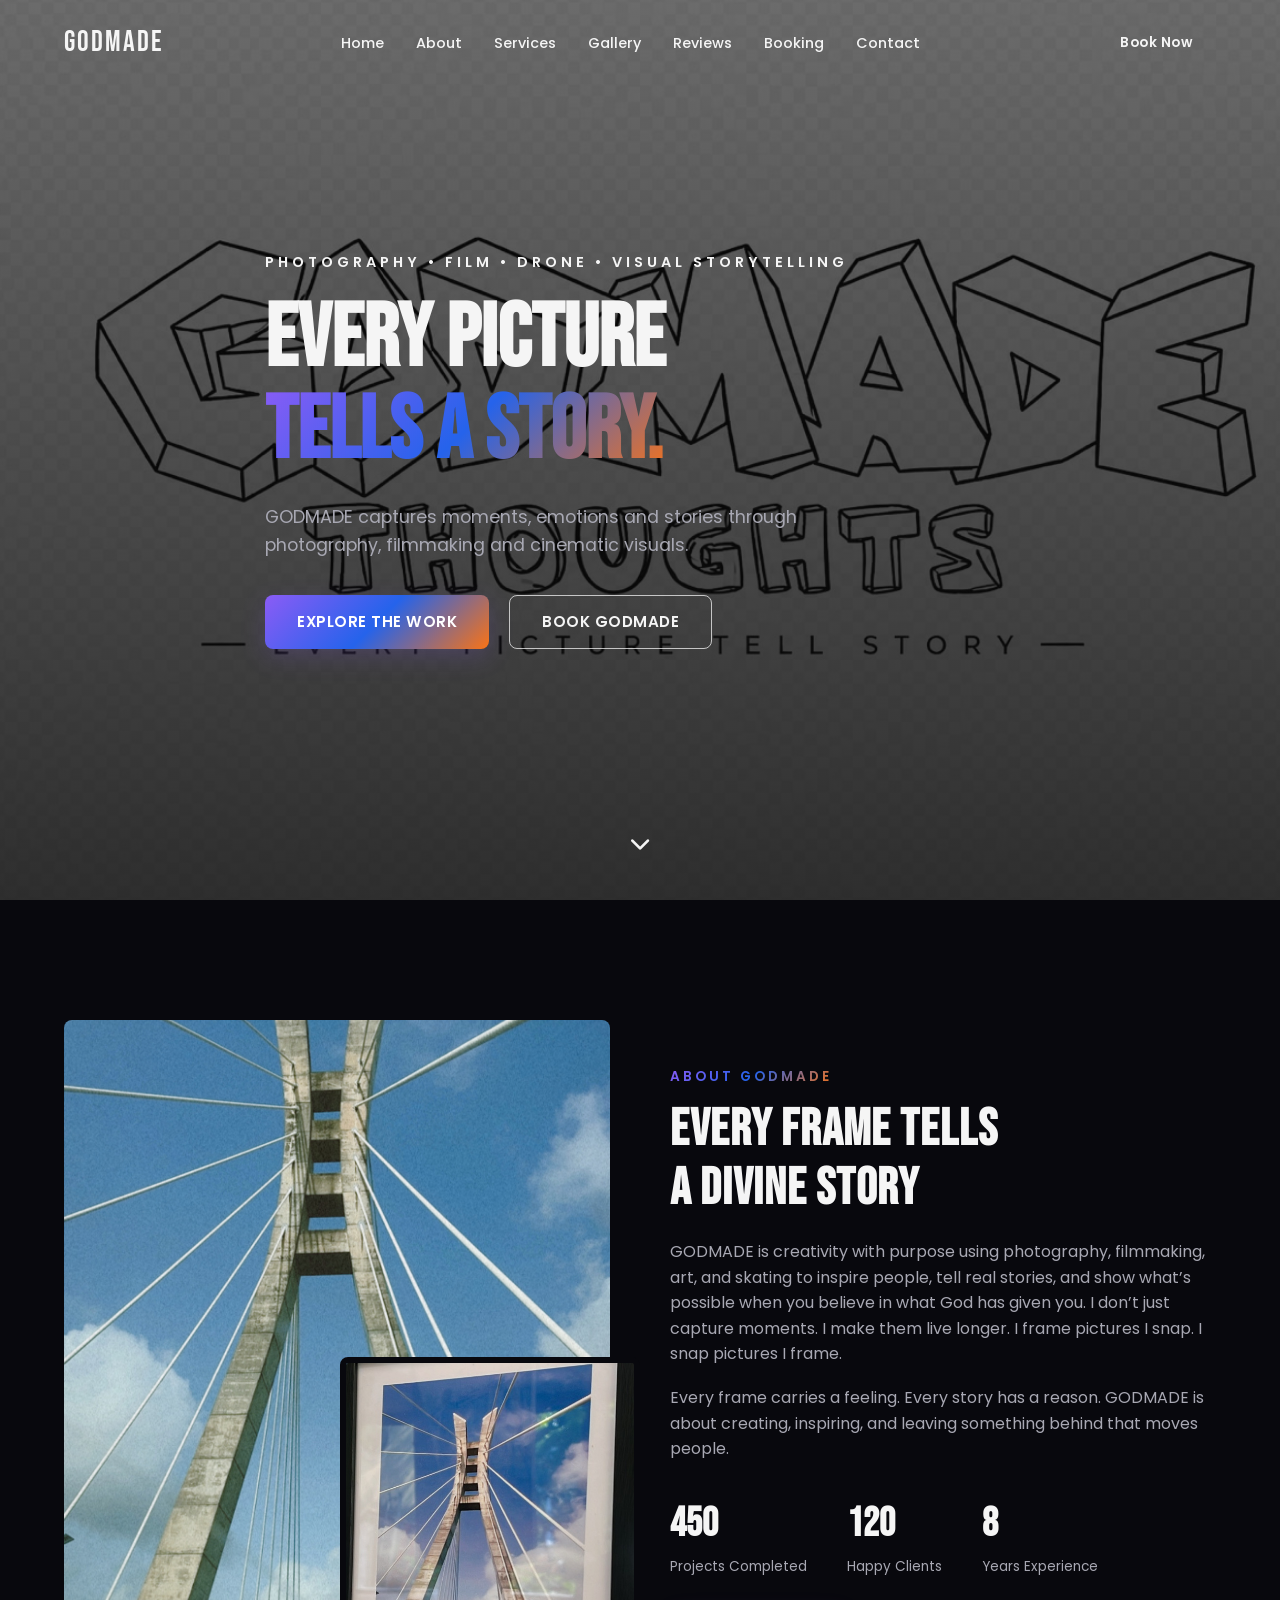
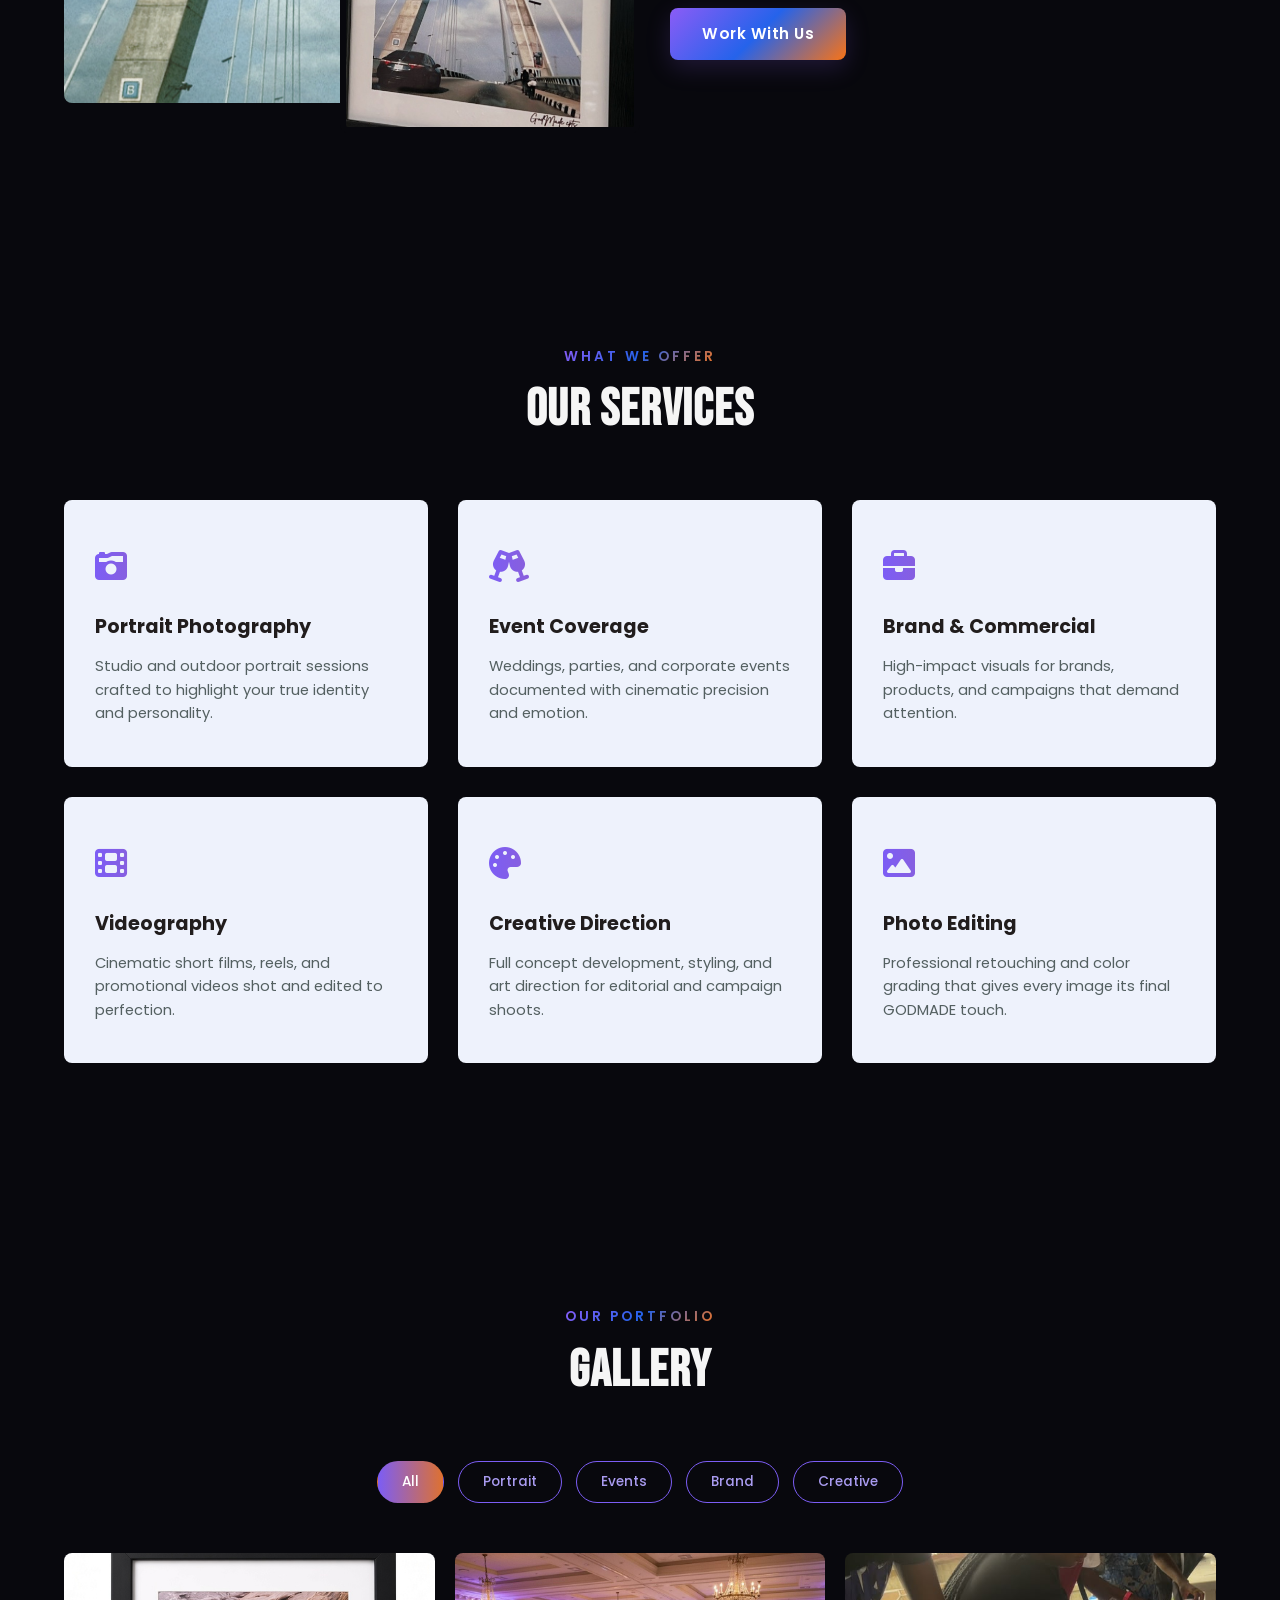
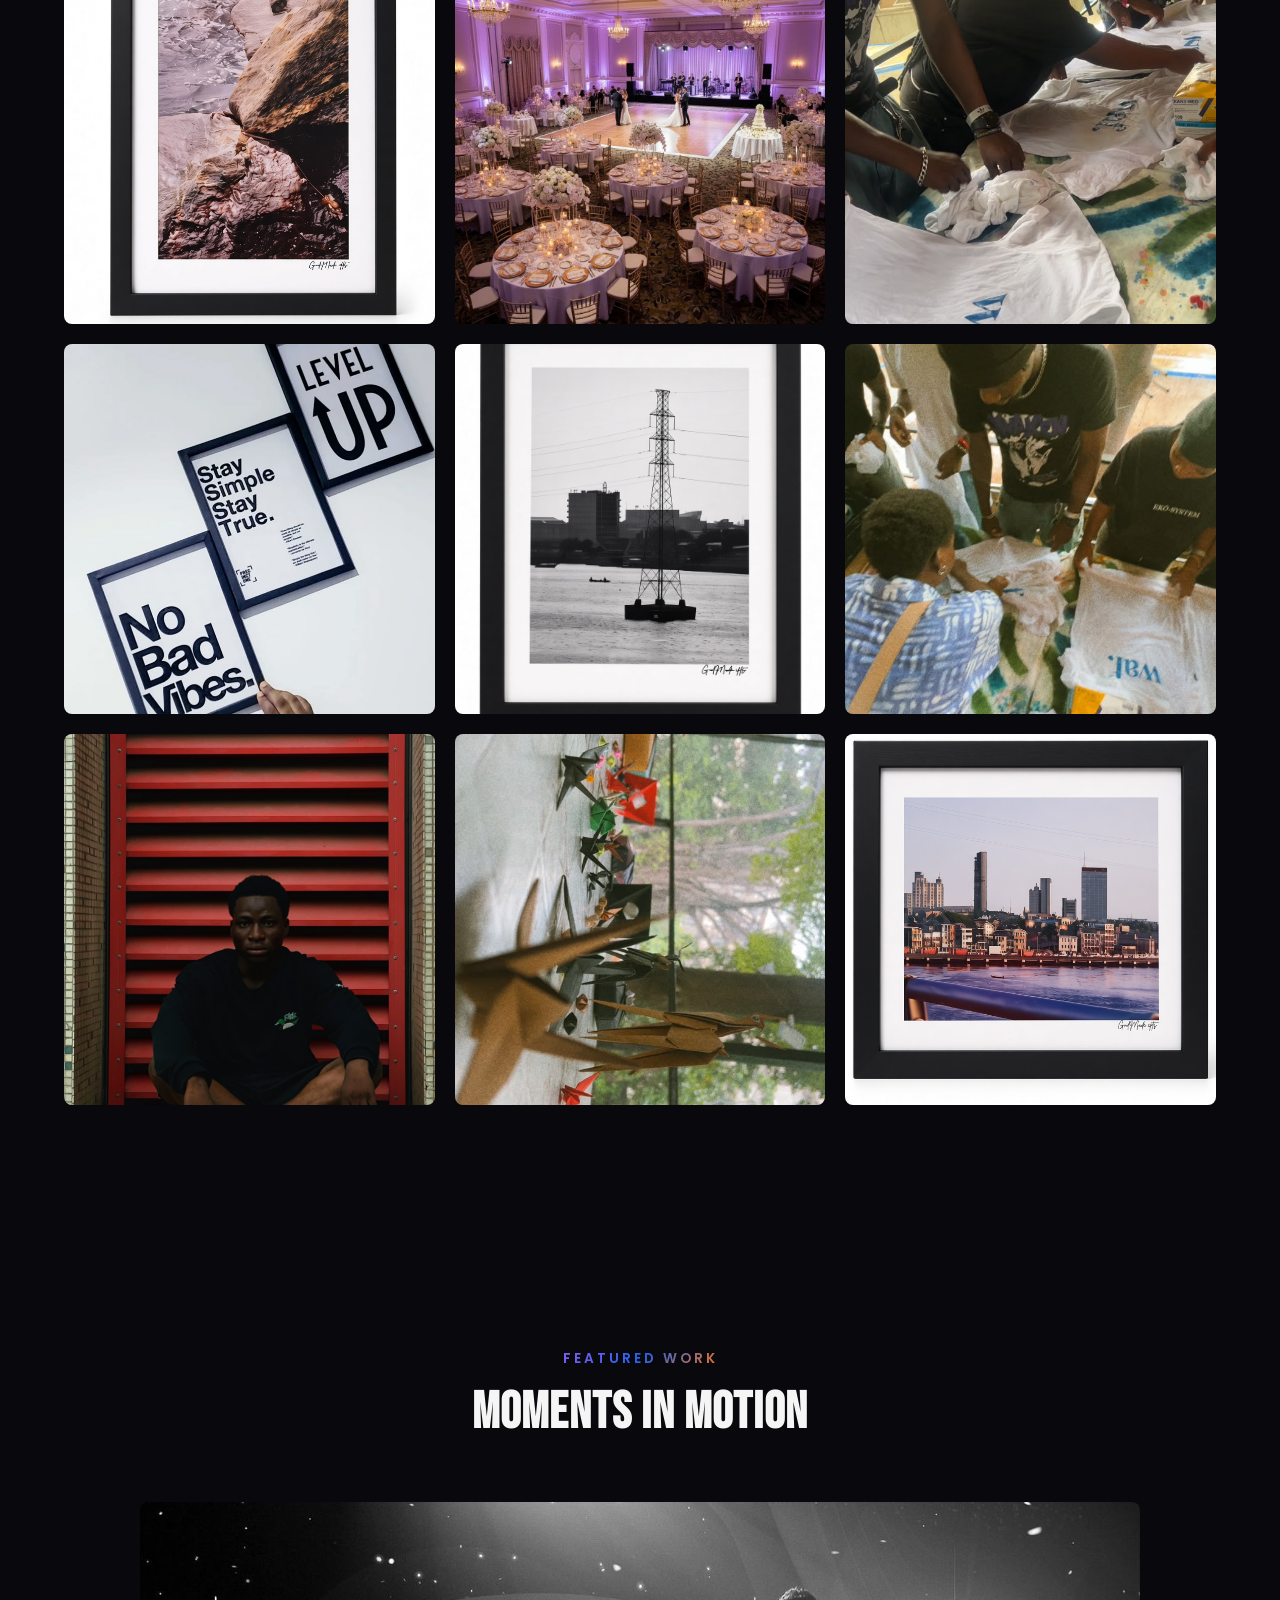
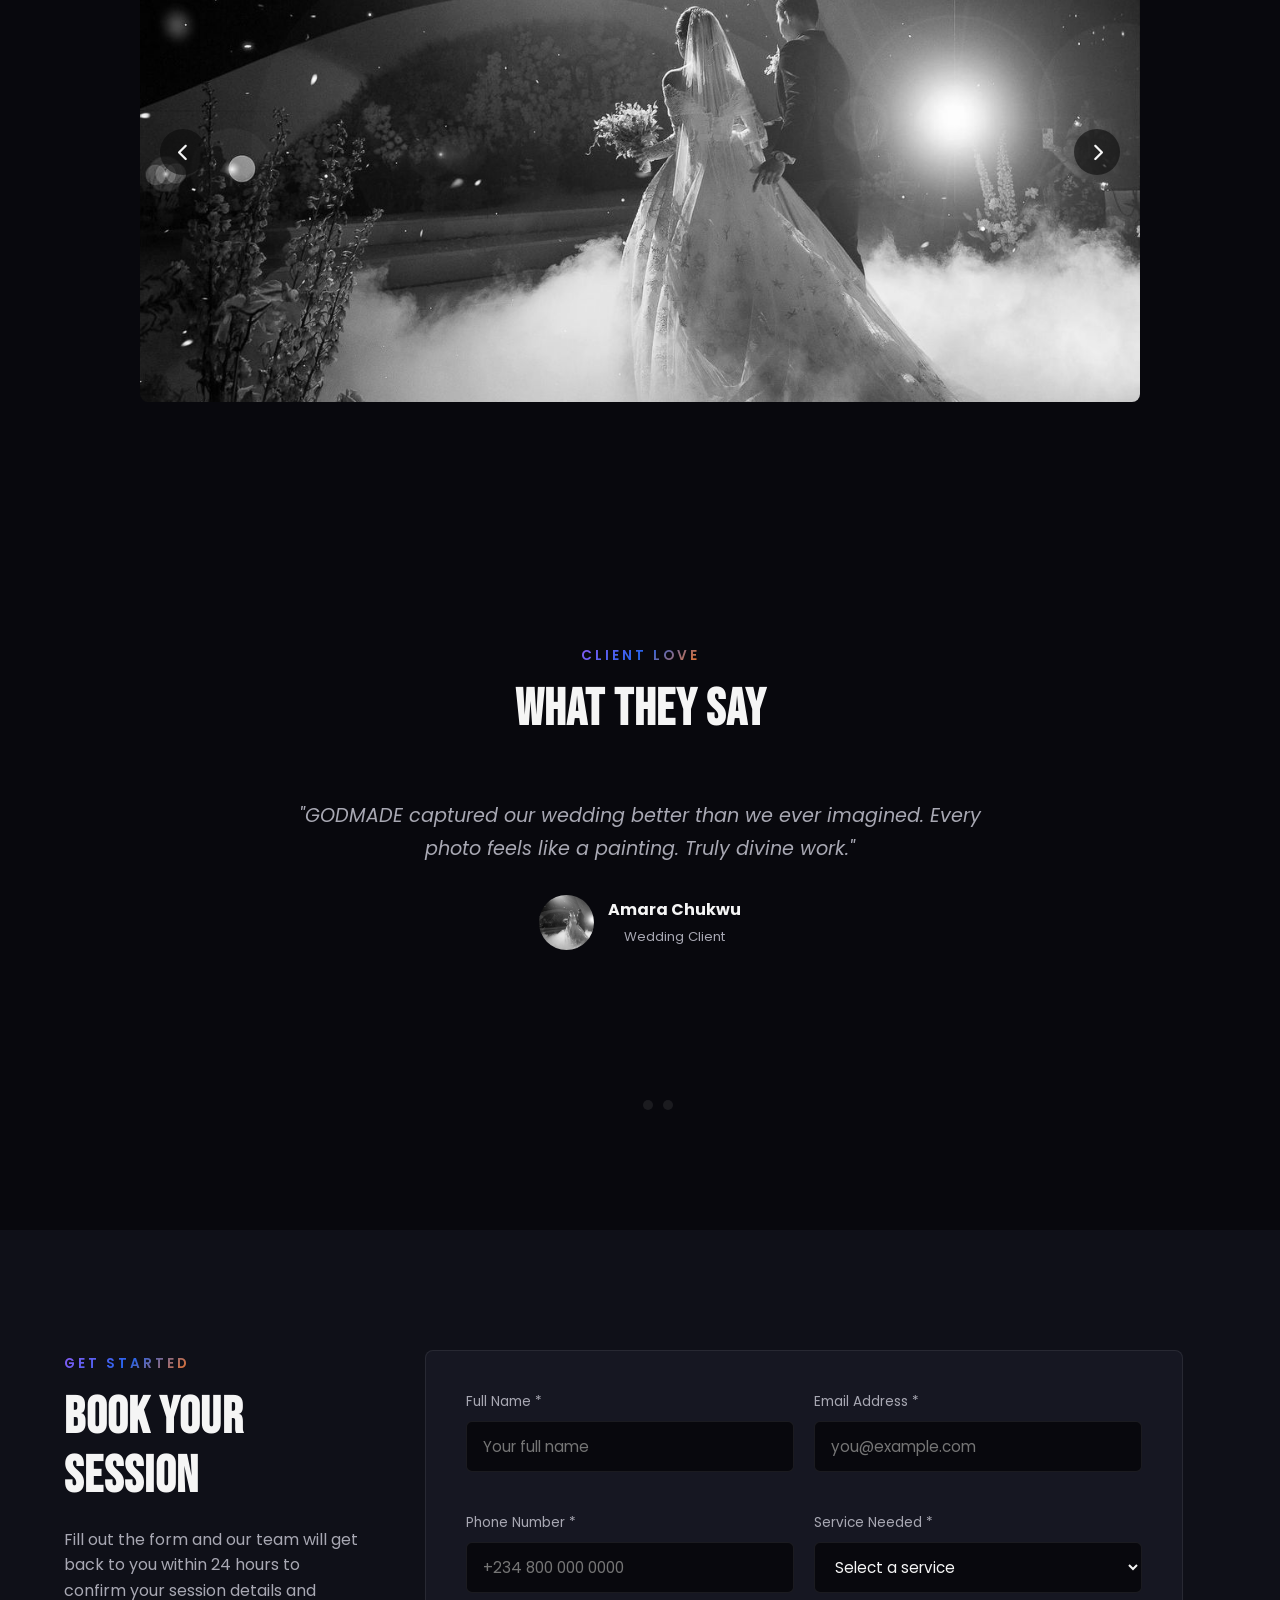
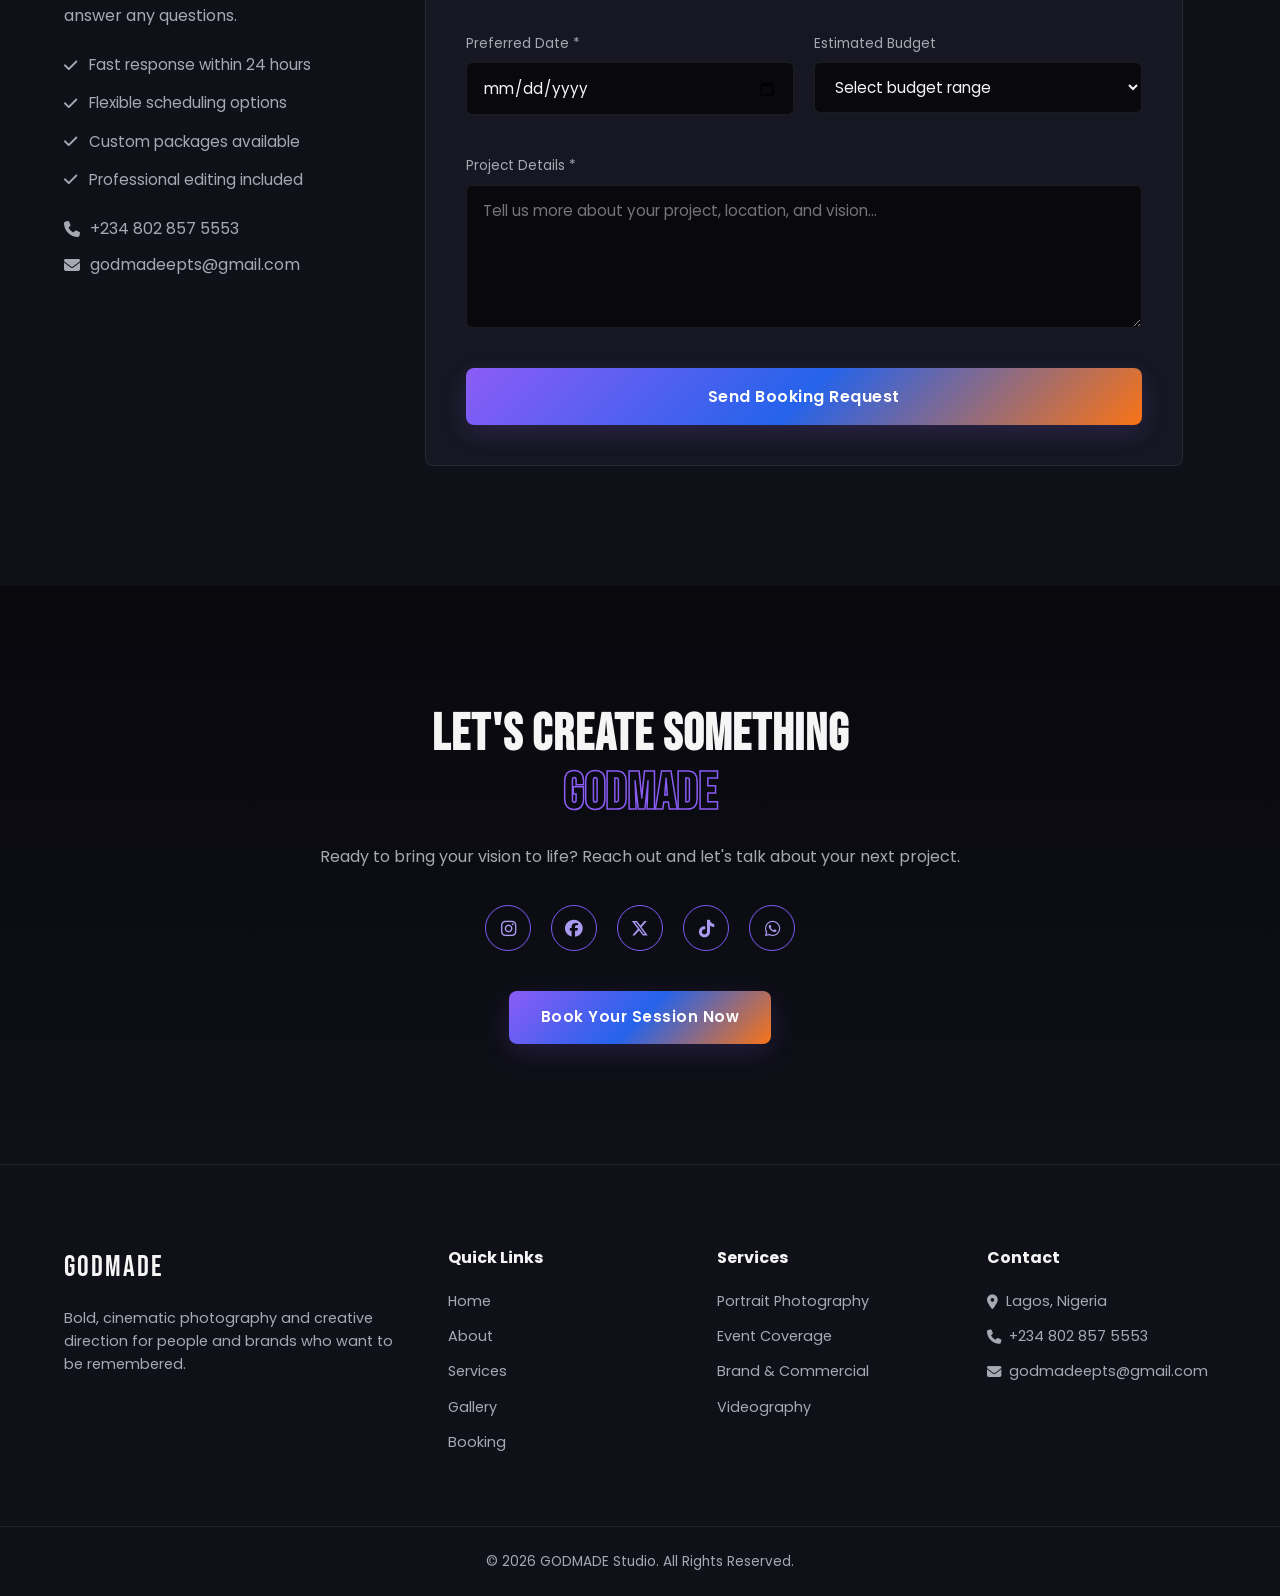
==== index.html @ 59462744 "push" ====
<!doctype html>
<html lang="en">
  <head>
    <meta charset="UTF-8" />
    <meta name="viewport" content="width=device-width, initial-scale=1.0" />
    <title>GODMADE | Creative Photography Studio</title>
    <meta
      name="description"
      content="GODMADE — Bold, cinematic photography and creative direction."
    />

    <!-- Google Fonts -->
    <link rel="preconnect" href="https://fonts.googleapis.com" />
    <link rel="preconnect" href="https://fonts.gstatic.com" crossorigin />
    <link
      href="https://fonts.googleapis.com/css2?family=Bebas+Neue&family=Poppins:wght@300;400;500;600;700;800&display=swap"
      rel="stylesheet"
    />

    <!-- Font Awesome Icons -->
    <link
      rel="stylesheet"
      href="https://cdnjs.cloudflare.com/ajax/libs/font-awesome/6.5.1/css/all.min.css"
    />

    <!-- Main Stylesheet -->
    <link rel="stylesheet" href="style.css" />

    <!-- CHANGE FAVICON HERE -->
    <link rel="icon" type="image/png" href="images/favicon.png" />
  </head>
  <body>
    <!-- ============================= -->
    <!-- PRELOADER -->
    <!-- ============================= -->

    <!-- ============================= -->
    <!-- NAVIGATION -->
    <!-- ============================= -->
    <header id="header" class="header">
      <nav class="navbar container">
        <a href="#home" class="logo">GOD<span>MADE</span></a>

        <ul class="nav-links" id="navLinks">
          <li><a href="#home" class="nav-link active">Home</a></li>
          <li><a href="#about" class="nav-link">About</a></li>
          <li><a href="#services" class="nav-link">Services</a></li>
          <li><a href="#gallery" class="nav-link">Gallery</a></li>
          <li><a href="#testimonials" class="nav-link">Reviews</a></li>
          <li><a href="#booking" class="nav-link">Booking</a></li>
          <li><a href="#contact" class="nav-link">Contact</a></li>
        </ul>

        <a href="#booking" class="btn btn-nav">Book Now</a>

        <!-- Mobile Hamburger -->
        <button class="hamburger" id="hamburger" aria-label="Toggle Menu">
          <span></span>
          <span></span>
          <span></span>
        </button>
      </nav>
    </header>

    <!-- ============================= -->
    <!-- HERO SECTION -->
    <!-- ============================= -->
    <!-- HERO SECTION -->
    <!-- ============================= -->
    <section id="home" class="hero">
      <!-- CHANGE HERO IMAGE HERE -->
      <div
        class="hero-bg"
        style="background-image: url(&quot;made/image-1.jpeg&quot;)"
      ></div>

      <div class="hero-overlay"></div>

      <div class="hero-content container">
        <p class="hero-subtitle reveal-up">
          PHOTOGRAPHY • FILM • DRONE • VISUAL STORYTELLING
        </p>

        <h1 class="hero-title reveal-up">
          EVERY PICTURE<br />
          <span class="gradient-text">TELLS A STORY.</span>
        </h1>

        <p class="hero-desc reveal-up">
          GODMADE captures moments, emotions and stories through photography,
          filmmaking and cinematic visuals.
        </p>

        <div class="hero-buttons reveal-up">
          <a href="#gallery" class="btn btn-primary"> EXPLORE THE WORK </a>

          <a href="#booking" class="btn btn-outline"> BOOK GODMADE </a>
        </div>
      </div>

      <a href="#about" class="scroll-down" aria-label="Scroll Down">
        <i class="fa-solid fa-chevron-down"></i>
      </a>
    </section>
    <!-- ============================= -->
    <!-- ABOUT SECTION -->
    <!-- ============================= -->
    <section id="about" class="about section">
      <div class="container about-grid">
        <div class="about-images reveal-left">
          <!-- CHANGE GODMADE PHOTO HERE -->
          <img
            src="made/image-2.jpeg"
            alt="GODMADE Photographer"
            class="about-img-main"
          />
          <!-- CHANGE ABOUT SECONDARY IMAGE HERE -->
          <img
            src="made/009.png"
            alt="GODMADE Studio"
            class="about-img-secondary"
          />
        </div>

        <div class="about-content reveal-right">
          <p class="section-tag">ABOUT GODMADE</p>
          <h2 class="section-title">Every Frame Tells<br />A Divine Story</h2>
          <p class="about-text">
            GODMADE is creativity with purpose using photography, filmmaking,
            art, and skating to inspire people, tell real stories, and show
            what’s possible when you believe in what God has given you. I don’t
            just capture moments. I make them live longer. I frame pictures I
            snap. I snap pictures I frame.
          </p>
          <p class="about-text">
            Every frame carries a feeling. Every story has a reason. GODMADE is
            about creating, inspiring, and leaving something behind that moves
            people.
          </p>

          <div class="about-stats">
            <div class="stat-box">
              <h3 class="counter" data-target="450">0</h3>
              <p>Projects Completed</p>
            </div>
            <div class="stat-box">
              <h3 class="counter" data-target="120">0</h3>
              <p>Happy Clients</p>
            </div>
            <div class="stat-box">
              <h3 class="counter" data-target="8">0</h3>
              <p>Years Experience</p>
            </div>
          </div>

          <a href="#booking" class="btn btn-primary">Work With Us</a>
        </div>
      </div>
    </section>

    <!-- ============================= -->
    <!-- SERVICES SECTION -->
    <!-- ============================= -->
    <section id="services" class="services section">
      <div class="container">
        <div class="section-header">
          <p class="section-tag center">WHAT WE OFFER</p>
          <h2 class="section-title center">Our Services</h2>
        </div>

        <div class="services-grid">
          <div class="service-card reveal-up">
            <div class="service-icon">
              <i class="fa-solid fa-camera-retro"></i>
            </div>
            <h3>Portrait Photography</h3>
            <p>
              Studio and outdoor portrait sessions crafted to highlight your
              true identity and personality.
            </p>
          </div>

          <div class="service-card reveal-up">
            <div class="service-icon">
              <i class="fa-solid fa-champagne-glasses"></i>
            </div>
            <h3>Event Coverage</h3>
            <p>
              Weddings, parties, and corporate events documented with cinematic
              precision and emotion.
            </p>
          </div>

          <div class="service-card reveal-up">
            <div class="service-icon">
              <i class="fa-solid fa-briefcase"></i>
            </div>
            <h3>Brand & Commercial</h3>
            <p>
              High-impact visuals for brands, products, and campaigns that
              demand attention.
            </p>
          </div>

          <div class="service-card reveal-up">
            <div class="service-icon"><i class="fa-solid fa-film"></i></div>
            <h3>Videography</h3>
            <p>
              Cinematic short films, reels, and promotional videos shot and
              edited to perfection.
            </p>
          </div>

          <div class="service-card reveal-up">
            <div class="service-icon"><i class="fa-solid fa-palette"></i></div>
            <h3>Creative Direction</h3>
            <p>
              Full concept development, styling, and art direction for editorial
              and campaign shoots.
            </p>
          </div>

          <div class="service-card reveal-up">
            <div class="service-icon"><i class="fa-solid fa-image"></i></div>
            <h3>Photo Editing</h3>
            <p>
              Professional retouching and color grading that gives every image
              its final GODMADE touch.
            </p>
          </div>
        </div>
      </div>
    </section>

    <!-- ============================= -->
    <!-- GALLERY SECTION -->
    <!-- ============================= -->
    <section id="gallery" class="gallery section">
      <div class="container">
        <div class="section-header">
          <p class="section-tag center">OUR PORTFOLIO</p>
          <h2 class="section-title center">Gallery</h2>
        </div>

        <!-- Gallery Filter Buttons -->
        <div class="gallery-filters">
          <button class="filter-btn active" data-filter="all">All</button>
          <button class="filter-btn" data-filter="portrait">Portrait</button>
          <button class="filter-btn" data-filter="event">Events</button>
          <button class="filter-btn" data-filter="brand">Brand</button>
          <button class="filter-btn" data-filter="creative">Creative</button>
        </div>

        <!-- Gallery Grid -->
        <div class="gallery-grid" id="galleryGrid">
          <!-- CHANGE ARTWORK IMAGE HERE -->
          <div class="gallery-item" data-category="portrait">
            <img src="made/image-4.jpg" alt="GODMADE Photography 01" />
            <div class="gallery-overlay">
              <i class="fa-solid fa-magnifying-glass-plus"></i>
              <p>Portrait Session</p>
            </div>
          </div>

          <div class="gallery-item" data-category="event">
            <img src="made/image-01.jpg" alt="GODMADE Photography 02" />
            <div class="gallery-overlay">
              <i class="fa-solid fa-magnifying-glass-plus"></i>
              <p>Wedding Coverage</p>
            </div>
          </div>

          <div class="gallery-item" data-category="brand">
            <img src="made/create-1.jpeg" alt="GODMADE Photography 03" />
            <div class="gallery-overlay">
              <i class="fa-solid fa-magnifying-glass-plus"></i>
              <p>Brand Campaign</p>
            </div>
          </div>

          <div class="gallery-item" data-category="creative">
            <img src="made/create.jpg" alt="GODMADE Photography 04" />
            <div class="gallery-overlay">
              <i class="fa-solid fa-magnifying-glass-plus"></i>
              <p>Creative Concept</p>
            </div>
          </div>

          <div class="gallery-item" data-category="portrait">
            <img src="made/image-5.jpg" alt="GODMADE Photography 05" />
            <div class="gallery-overlay">
              <i class="fa-solid fa-magnifying-glass-plus"></i>
              <p>Studio Portrait</p>
            </div>
          </div>

          <div class="gallery-item" data-category="event">
            <img src="made/image-9.jpeg" alt="GODMADE Photography 06" />
            <div class="gallery-overlay">
              <i class="fa-solid fa-magnifying-glass-plus"></i>
              <p>Corporate Event</p>
            </div>
          </div>

          <div class="gallery-item" data-category="brand">
            <img src="made/image-8.jpeg" alt="GODMADE Photography 07" />
            <div class="gallery-overlay">
              <i class="fa-solid fa-magnifying-glass-plus"></i>
              <p>Product Shoot</p>
            </div>
          </div>

          <div class="gallery-item" data-category="creative">
            <img src="made/image-7.jpeg" alt="GODMADE Photography 08" />
            <div class="gallery-overlay">
              <i class="fa-solid fa-magnifying-glass-plus"></i>
              <p>Editorial Shoot</p>
            </div>
          </div>

          <div class="gallery-item" data-category="portrait">
            <img src="made/image-6.jpg" alt="GODMADE Photography 09" />
            <div class="gallery-overlay">
              <i class="fa-solid fa-magnifying-glass-plus"></i>
              <p>Portrait Series</p>
            </div>
          </div>
        </div>
      </div>
    </section>

    <!-- ============================= -->
    <!-- LIGHTBOX MODAL -->
    <!-- ============================= -->
    <div class="lightbox" id="lightbox">
      <button class="lightbox-close" id="lightboxClose" aria-label="Close">
        &times;
      </button>
      <button class="lightbox-prev" id="lightboxPrev" aria-label="Previous">
        <i class="fa-solid fa-chevron-left"></i>
      </button>
      <img src="" alt="Enlarged Photo" class="lightbox-img" id="lightboxImg" />
      <button class="lightbox-next" id="lightboxNext" aria-label="Next">
        <i class="fa-solid fa-chevron-right"></i>
      </button>
      <p class="lightbox-caption" id="lightboxCaption"></p>
    </div>

    <!-- ============================= -->
    <!-- AUTOMATIC SLIDESHOW -->
    <!-- ============================= -->
    <section class="slideshow-section section">
      <div class="container">
        <div class="section-header">
          <p class="section-tag center">FEATURED WORK</p>
          <h2 class="section-title center">Moments In Motion</h2>
        </div>
      </div>

      <div class="slideshow-container">
        <div class="slides-wrapper" id="slidesWrapper">
          <!-- CHANGE SLIDESHOW IMAGE HERE -->
          <div class="slide">
            <img src="made/motion-4.jpg" alt="GODMADE Slide 1" />
          </div>
          <div class="slide">
            <img src="made/motion-2.jpg" alt="GODMADE Slide 2" />
          </div>
          <div class="slide">
            <img src="made/motion-3.jpg" alt="GODMADE Slide 3" />
          </div>
          <div class="slide">
            <img src="made/motion.jpg" alt="GODMADE Slide 4" />
          </div>
          <div class="slide">
            <img src="made/motion-1.jpg" alt="GODMADE Slide 5" />
          </div>
        </div>

        <button
          class="slide-btn slide-prev"
          id="slidePrev"
          aria-label="Previous Slide"
        >
          <i class="fa-solid fa-chevron-left"></i>
        </button>
        <button
          class="slide-btn slide-next"
          id="slideNext"
          aria-label="Next Slide"
        >
          <i class="fa-solid fa-chevron-right"></i>
        </button>

        <div class="slide-dots" id="slideDots"></div>
      </div>
    </section>

    <!-- ============================= -->
    <!-- TESTIMONIALS SECTION -->
    <!-- ============================= -->
    <section id="testimonials" class="testimonials section">
      <div class="container">
        <div class="section-header">
          <p class="section-tag center">CLIENT LOVE</p>
          <h2 class="section-title center">What They Say</h2>
        </div>

        <div class="testimonial-slider" id="testimonialSlider">
          <div class="testimonial-card active">
            <p class="testimonial-text">
              "GODMADE captured our wedding better than we ever imagined. Every
              photo feels like a painting. Truly divine work."
            </p>
            <div class="testimonial-author">
              <!-- CHANGE CLIENT PHOTO HERE -->
              <img src="made/motion-4.jpg" alt="Client 1" />
              <div>
                <h4>Amara Chukwu</h4>
                <span>Wedding Client</span>
              </div>
            </div>
          </div>

          <div class="testimonial-card">
            <p class="testimonial-text">
              "Professional, creative, and incredibly talented. Our brand shoot
              exceeded every expectation. Highly recommend GODMADE."
            </p>
            <div class="testimonial-author">
              <img src="made/motion-3.jpg" alt="Client 2" />
              <div>
                <h4>David Okafor</h4>
                <span>Brand Client</span>
              </div>
            </div>
          </div>

          <div class="testimonial-card">
            <p class="testimonial-text">
              "From the first consultation to the final delivery, the entire
              experience felt premium. My portraits are stunning."
            </p>
            <div class="testimonial-author">
              <img src="made/image-01.jpg" alt="Client 3" />
              <div>
                <h4>Zainab Bello</h4>
                <span>Portrait Client</span>
              </div>
            </div>
          </div>
        </div>

        <div class="testimonial-dots" id="testimonialDots"></div>
      </div>
    </section>

    <!-- ============================= -->
    <!-- BOOKING FORM SECTION -->
    <!-- ============================= -->
    <section id="booking" class="booking section">
      <div class="container booking-grid">
        <div class="booking-info reveal-left">
          <p class="section-tag">GET STARTED</p>
          <h2 class="section-title">Book Your Session</h2>
          <p class="about-text">
            Fill out the form and our team will get back to you within 24 hours
            to confirm your session details and answer any questions.
          </p>

          <ul class="booking-list">
            <li>
              <i class="fa-solid fa-check"></i> Fast response within 24 hours
            </li>
            <li>
              <i class="fa-solid fa-check"></i> Flexible scheduling options
            </li>
            <li><i class="fa-solid fa-check"></i> Custom packages available</li>
            <li>
              <i class="fa-solid fa-check"></i> Professional editing included
            </li>
          </ul>

          <div class="booking-contact">
            <p><i class="fa-solid fa-phone"></i> +234 802 857 5553</p>
            <p>
              <i class="fa-solid fa-envelope"></i> godmadeepts@gmail.com
            </p>
          </div>
        </div>

        <form id="bookingForm" class="booking-form reveal-right">
          <div class="form-row">
            <div class="form-group">
              <label for="fullName">Full Name *</label>
              <input
                type="text"
                id="fullName"
                name="fullName"
                placeholder="Your full name"
                required
              />
              <span class="error-message" id="error-fullName"></span>
            </div>

            <div class="form-group">
              <label for="email">Email Address *</label>
              <input
                type="email"
                id="email"
                name="email"
                placeholder="you@example.com"
                required
              />
              <span class="error-message" id="error-email"></span>
            </div>
          </div>

          <div class="form-row">
            <div class="form-group">
              <label for="phone">Phone Number *</label>
              <input
                type="tel"
                id="phone"
                name="phone"
                placeholder="+234 800 000 0000"
                required
              />
              <span class="error-message" id="error-phone"></span>
            </div>

            <div class="form-group">
              <label for="service">Service Needed *</label>
              <select id="service" name="service" required>
                <option value="">Select a service</option>
                <option value="Portrait Photography">
                  Portrait Photography
                </option>
                <option value="Event Coverage">Event Coverage</option>
                <option value="Brand & Commercial">Brand & Commercial</option>
                <option value="Videography">Videography</option>
                <option value="Creative Direction">Creative Direction</option>
                <option value="Photo Editing">Photo Editing</option>
              </select>
              <span class="error-message" id="error-service"></span>
            </div>
          </div>

          <div class="form-row">
            <div class="form-group">
              <label for="eventDate">Preferred Date *</label>
              <input type="date" id="eventDate" name="eventDate" required />
              <span class="error-message" id="error-eventDate"></span>
            </div>

            <div class="form-group">
              <label for="budget">Estimated Budget</label>
              <select id="budget" name="budget">
                <option value="">Select budget range</option>
                <option value="Under ₦100,000">Under ₦100,000</option>
                <option value="₦100,000 - ₦300,000">₦100,000 - ₦300,000</option>
                <option value="₦300,000 - ₦600,000">₦300,000 - ₦600,000</option>
                <option value="Above ₦600,000">Above ₦600,000</option>
              </select>
            </div>
          </div>

          <div class="form-group">
            <label for="message">Project Details *</label>
            <textarea
              id="message"
              name="message"
              rows="5"
              placeholder="Tell us more about your project, location, and vision..."
              required
            ></textarea>
            <span class="error-message" id="error-message"></span>
          </div>

          <button
            type="submit"
            class="btn btn-primary btn-submit"
            id="submitBtn"
          >
            <span id="submitBtnText">Send Booking Request</span>
            <span id="submitSpinner" class="spinner hidden"></span>
          </button>

          <div id="formSuccess" class="form-alert form-success hidden">
            <i class="fa-solid fa-circle-check"></i>
            Your booking request has been sent successfully! We'll be in touch
            soon.
          </div>

          <div id="formError" class="form-alert form-error hidden">
            <i class="fa-solid fa-circle-exclamation"></i>
            Something went wrong while sending your request. Please try again or
            contact us directly.
          </div>
        </form>
      </div>
    </section>

    <!-- ============================= -->
    <!-- CONTACT / CTA SECTION -->
    <!-- ============================= -->
    <section id="contact" class="cta section">
      <div class="container cta-content">
        <h2 class="section-title center">
          Let's Create Something<br /><span class="text-outline">GODMADE</span>
        </h2>
        <p class="cta-text">
          Ready to bring your vision to life? Reach out and let's talk about
          your next project.
        </p>

        <div class="cta-socials">
          <a href="#" aria-label="Instagram"
            ><i class="fa-brands fa-instagram"></i
          ></a>
          <a href="https://www.facebook.com/share/1G6wXUUeim/?mibextid=wwXIfr" aria-label="Facebook"
            ><i class="fa-brands fa-facebook"></i
          ></a>
          <a href="#" aria-label="Twitter"
            ><i class="fa-brands fa-x-twitter"></i
          ></a>
          <a href="https://www.tiktok.com/@godmadeepts" aria-label="TikTok"
            ><i class="fa-brands fa-tiktok"></i
          ></a>
          <a href="https://wa.me/2348028575553"" aria-label="WhatsApp"
            ><i class="fa-brands fa-whatsapp"></i
          ></a>
        </div>

        <a href="#booking" class="btn btn-primary">Book Your Session Now</a>
      </div>
    </section>

    <!-- ============================= -->
    <!-- FOOTER -->
    <!-- ============================= -->
    <footer class="footer">
      <div class="container footer-grid">
        <div class="footer-col">
          <a href="#home" class="logo">GOD<span>MADE</span></a>
          <p>
            Bold, cinematic photography and creative direction for people and
            brands who want to be remembered.
          </p>
        </div>

        <div class="footer-col">
          <h4>Quick Links</h4>
          <ul>
            <li><a href="#home">Home</a></li>
            <li><a href="#about">About</a></li>
            <li><a href="#services">Services</a></li>
            <li><a href="#gallery">Gallery</a></li>
            <li><a href="#booking">Booking</a></li>
          </ul>
        </div>

        <div class="footer-col">
          <h4>Services</h4>
          <ul>
            <li><a href="#services">Portrait Photography</a></li>
            <li><a href="#services">Event Coverage</a></li>
            <li><a href="#services">Brand & Commercial</a></li>
            <li><a href="#services">Videography</a></li>
          </ul>
        </div>

        <div class="footer-col">
          <h4>Contact</h4>
          <ul>
            <li><i class="fa-solid fa-location-dot"></i> Lagos, Nigeria</li>
            <li><i class="fa-solid fa-phone"></i> +234 802 857 5553</li>
            <li><i class="fa-solid fa-envelope"></i> godmadeepts@gmail.com</li>
          </ul>
        </div>
      </div>

      <div class="footer-bottom">
        <p>
          &copy; <span id="currentYear"></span> GODMADE Studio. All Rights
          Reserved.
        </p>
      </div>
    </footer>

    <!-- Back to Top -->
    <button id="backToTop" class="back-to-top" aria-label="Back to top">
      <i class="fa-solid fa-arrow-up"></i>
    </button>

    <!-- ============================= -->
    <!-- EMAILJS CDN -->
    <!-- ============================= -->
    <script src="https://cdn.jsdelivr.net/npm/@emailjs/browser@4/dist/email.min.js"></script>

    <!-- Main JavaScript -->
    <script src="script.js"></script>
  </body>
</html>
---- style.css ----
/* =====================================================
   GODMADE — MAIN STYLESHEET
===================================================== */

/* ---------- CSS VARIABLES ---------- */
:root {
  --color-bg: #08080d;
  --color-bg-alt: #0f1018;
  --color-surface: #161722;

  --color-text: #f5f5f5;
  --color-text-muted: #a8a8b3;

  --color-purple: #8b5cf6;
  --color-blue: #2563eb;
  --color-orange: #f97316;

  --gradient-main: linear-gradient(135deg, #8b5cf6, #2563eb, #f97316);
  --gradient-purple-blue: linear-gradient(135deg, #8b5cf6, #2563eb);
  --gradient-blue-orange: linear-gradient(135deg, #2563eb, #f97316);
  --gradient-purple-orange: linear-gradient(135deg, #8b5cf6, #f97316);

  --color-border: rgba(255, 255, 255, 0.08);

  --font-display: 'Bebas Neue', sans-serif;
  --font-body: 'Poppins', sans-serif;

  --transition: 0.35s ease;
  --radius: 8px;
  --container-width: 1200px;
}

/* ---------- GRADIENT TEXT ---------- */

.gradient-text {
  background: var(--gradient-main);
  -webkit-background-clip: text;
  -webkit-text-fill-color: transparent;
  background-clip: text;
}

/* ---------- RESET ---------- */

* {
  margin: 0;
  padding: 0;
  box-sizing: border-box;
}

html {
  scroll-behavior: smooth;
}

body {
  font-family: var(--font-body);
  background-color: var(--color-bg);
  color: var(--color-text);
  overflow-x: hidden;
  line-height: 1.6;
}

img {
  max-width: 100%;
  display: block;
}

a {
  text-decoration: none;
  color: inherit;
}

ul {
  list-style: none;
}

button {
  font-family: inherit;
  cursor: pointer;
  border: none;
  background: none;
}

.container {
  width: 90%;
  max-width: var(--container-width);
  margin: 0 auto;
}

.section {
  padding: 120px 0;
  position: relative;
}

/* ---------- PRELOADER ---------- */

#preloader {
  position: fixed;
  inset: 0;
  background: var(--color-bg);
  z-index: 9999;
  display: flex;
  align-items: center;
  justify-content: center;
  transition: opacity 0.6s ease, visibility 0.6s ease;
}

#preloader.loaded {
  opacity: 0;
  visibility: hidden;
}

.preloader-logo {
  font-family: var(--font-display);
  font-size: 3rem;
  letter-spacing: 4px;
  background: var(--gradient-main);
  -webkit-background-clip: text;
  -webkit-text-fill-color: transparent;
  background-clip: text;
  animation: pulse 1.4s ease-in-out infinite;
}

@keyframes pulse {
  0%, 100% {
    opacity: 0.4;
    transform: scale(0.96);
  }

  50% {
    opacity: 1;
    transform: scale(1);
  }
}

/* ---------- TYPOGRAPHY ---------- */

.section-tag {
  display: inline-block;
  font-size: 0.85rem;
  letter-spacing: 3px;
  background: var(--gradient-main);
  -webkit-background-clip: text;
  -webkit-text-fill-color: transparent;
  background-clip: text;
  font-weight: 600;
  margin-bottom: 14px;
}

.section-title {
  font-family: var(--font-display);
  font-size: clamp(2.2rem, 5vw, 3.2rem);
  letter-spacing: 1px;
  line-height: 1.15;
  margin-bottom: 20px;
}

.section-header {
  text-align: center;
  max-width: 650px;
  margin: 0 auto 60px;
}

.center {
  text-align: center;
}

.text-outline {
  color: transparent;
  -webkit-text-stroke: 1.5px var(--color-purple);
}

.about-text {
  color: var(--color-text-muted);
  margin-bottom: 18px;
  font-size: 1rem;
}

/* ---------- BUTTONS ---------- */

.btn {
  display: inline-flex;
  align-items: center;
  justify-content: center;
  gap: 10px;
  padding: 14px 32px;
  border-radius: var(--radius);
  font-weight: 600;
  font-size: 0.95rem;
  letter-spacing: 0.5px;
  transition: all var(--transition);
  cursor: pointer;
}

.btn-primary {
  background: var(--gradient-main);
  color: #ffffff;
  border: none;
  box-shadow: 0 8px 25px rgba(139, 92, 246, 0.18);
}

.btn-primary:hover {
  transform: translateY(-3px);
  box-shadow: 0 12px 35px rgba(139, 92, 246, 0.35);
}

.btn-outline {
  border: 1.5px solid rgba(255, 255, 255, 0.7);
  color: var(--color-text);
  background: transparent;
}

.btn-outline:hover {
  background: var(--gradient-main);
  border-color: transparent;
  color: #ffffff;
  transform: translateY(-3px);
}

.btn-nav {
  padding: 10px 24px;
  font-size: 0.85rem;
}

.btn-submit {
  width: 100%;
  padding: 16px;
  font-size: 1rem;
  position: relative;
  background: var(--gradient-main);
  color: #fff;
}

/* ---------- HEADER / NAVIGATION ---------- */
.header {
  position: fixed;
  top: 0;
  left: 0;
  width: 100%;
  z-index: 1000;
  padding: 20px 0;
  transition: all var(--transition);
  background: transparent;
}

.header.scrolled {
  background: rgba(10, 10, 10, 0.92);
  backdrop-filter: blur(12px);
  padding: 14px 0;
  box-shadow: 0 5px 25px rgba(0, 0, 0, 0.3);
}

.navbar {
  display: flex;
  align-items: center;
  justify-content: space-between;
}

.logo {
  font-family: var(--font-display);
  font-size: 1.8rem;
  letter-spacing: 2px;
  color: var(--color-text);
}

.logo span {
  color: var(--color-gold);
}

.nav-links {
  display: flex;
  gap: 32px;
}

.nav-link {
  font-size: 0.9rem;
  font-weight: 500;
  color: var(--color-text);
  position: relative;
  padding: 6px 0;
  transition: color var(--transition);
}

.nav-link::after {
  content: '';
  position: absolute;
  bottom: 0;
  left: 0;
  width: 0;
  height: 2px;
  background: var(--color-gold);
  transition: width var(--transition);
}

.nav-link:hover,
.nav-link.active {
  color: var(--color-gold);
}

.nav-link:hover::after,
.nav-link.active::after {
  width: 100%;
}

/* Hamburger */
.hamburger {
  display: none;
  flex-direction: column;
  gap: 5px;
  z-index: 1001;
}

.hamburger span {
  width: 26px;
  height: 2px;
  background: var(--color-text);
  transition: all var(--transition);
}

.hamburger.active span:nth-child(1) {
  transform: translateY(7px) rotate(45deg);
}

.hamburger.active span:nth-child(2) {
  opacity: 0;
}

.hamburger.active span:nth-child(3) {
  transform: translateY(-7px) rotate(-45deg);
}

/* ---------- HERO ---------- */
.hero {
  position: relative;
  height: 100vh;
  min-height: 650px;
  display: flex;
  align-items: center;
  overflow: hidden;
}

.hero-bg {
  position: absolute;
  inset: 0;
  background-size: cover;
  background-position: center;
  background-repeat: no-repeat;
  transform: scale(1.05);
  animation: zoomBg 20s ease-in-out infinite alternate;
}

@keyframes zoomBg {
  0% { transform: scale(1.05); }
  100% { transform: scale(1.15); }
}

.hero-overlay {
  position: absolute;
  inset: 0;
  background: linear-gradient(180deg, rgba(10,10,10,0.6) 0%, rgba(10,10,10,0.85) 100%);
}

.hero-content {
  position: relative;
  z-index: 2;
  max-width: 750px;
}

.hero-subtitle {
  color: var(--color-gold);
  letter-spacing: 4px;
  font-size: 0.9rem;
  font-weight: 600;
  margin-bottom: 20px;
}

.hero-title {
  font-family: var(--font-display);
  font-size: clamp(2.8rem, 7vw, 5.5rem);
  line-height: 1.05;
  margin-bottom: 24px;
}

.hero-desc {
  color: var(--color-text-muted);
  font-size: 1.1rem;
  max-width: 550px;
  margin-bottom: 36px;
}

.hero-buttons {
  display: flex;
  gap: 20px;
  flex-wrap: wrap;
}

.scroll-down {
  position: absolute;
  bottom: 40px;
  left: 50%;
  transform: translateX(-50%);
  color: var(--color-text);
  font-size: 1.3rem;
  animation: bounce 2s infinite;
  z-index: 2;
}

@keyframes bounce {
  0%, 100% { transform: translate(-50%, 0); }
  50% { transform: translate(-50%, 10px); }
}

/* ---------- SCROLL REVEAL BASE ---------- */
.reveal-up, .reveal-left, .reveal-right {
  opacity: 0;
  transition: all 0.8s cubic-bezier(0.16, 1, 0.3, 1);
}

.reveal-up { transform: translateY(40px); }
.reveal-left { transform: translateX(-50px); }
.reveal-right { transform: translateX(50px); }

.reveal-up.active,
.reveal-left.active,
.reveal-right.active {
  opacity: 1;
  transform: translate(0, 0);
}

/* ---------- ABOUT ---------- */
.about-grid {
  display: grid;
  grid-template-columns: 1fr 1fr;
  gap: 60px;
  align-items: center;
}

.about-images {
  position: relative;
}

.about-img-main {
  width: 100%;
  border-radius: var(--radius);
  aspect-ratio: 4/5;
  object-fit: cover;
}

.about-img-secondary {
  position: absolute;
  bottom: -30px;
  right: -30px;
  width: 55%;
  border: 6px solid var(--color-bg);
  border-radius: var(--radius);
  aspect-ratio: 4/5;
  object-fit: cover;
}

.about-stats {
  display: flex;
  gap: 40px;
  margin: 30px 0;
}

.stat-box h3 {
  font-family: var(--font-display);
  font-size: 2.5rem;
  color: var(--color-gold);
}

.stat-box p {
  font-size: 0.85rem;
  color: var(--color-text-muted);
}

/* ---------- SERVICES ---------- */
.services-grid {
  display: grid;
  grid-template-columns: repeat(3, 1fr);
  gap: 30px;
}

.service-card {
  background: var(--color-surface);
  border: 1px solid var(--color-border);
  padding: 40px 30px;
  border-radius: var(--radius);
  transition: all var(--transition);
  background-color: #EEF2FC;
   
}

.service-card:hover {
  transform: translateY(-10px);
  border-color: var(--color-gold);
  box-shadow: 0 20px 40px rgba(0,0,0,0.35);
}

 .service-icon {
  font-size: 2rem;
  margin-bottom: 20px;
  background: linear-gradient(90deg, #7c5df5 0%, #de7130 100%);
  -webkit-background-clip: text;
  background-clip: text;
  -webkit-text-fill-color: transparent;
  color: transparent;
}

 .service-card h3 {
  font-size: 1.2rem;
  margin-bottom: 12px;
  color: #211D1D;
}

.service-card p {
  color: var(--color-text-muted);
  font-size: 0.92rem;
  color:#546061;
}

/* ---------- GALLERY ---------- */
.gallery-filters {
  display: flex;
  justify-content: center;
  gap: 14px;
  flex-wrap: wrap;
  margin-bottom: 50px;
}
 .filter-btn {
  padding: 10px 24px;
  border: 1px solid #7c5df5;
  border-radius: 30px;
  color: #a99bf0;
  font-size: 0.85rem;
  font-weight: 500;
  transition: all var(--transition);
}

.filter-btn:hover,
.filter-btn.active {
  background: linear-gradient(90deg, #7c5df5 0%, #de7130 100%);
  color: #ffffff;
  border-color: transparent;
}

.gallery-grid {
  display: grid;
  grid-template-columns: repeat(3, 1fr);
  gap: 20px;
}

.gallery-item {
  position: relative;
  overflow: hidden;
  border-radius: var(--radius);
  aspect-ratio: 1/1;
  cursor: pointer;
  transition: all 0.5s ease;
}

.gallery-item.hide {
  display: none;
}

.gallery-item img {
  width: 100%;
  height: 100%;
  object-fit: cover;
  transition: transform 0.6s ease;
}

.gallery-item:hover img {
  transform: scale(1.1);
}

.gallery-overlay {
  position: absolute;
  inset: 0;
  background: rgba(10,10,10,0.7);
  display: flex;
  flex-direction: column;
  align-items: center;
  justify-content: center;
  gap: 10px;
  opacity: 0;
  transition: opacity var(--transition);
  color: var(--color-text);
}

.gallery-overlay i {
  font-size: 1.5rem;
  color: var(--color-gold);
}

.gallery-item:hover .gallery-overlay {
  opacity: 1;
}

/* ---------- LIGHTBOX ---------- */
.lightbox {
  position: fixed;
  inset: 0;
  background: rgba(0,0,0,0.95);
  z-index: 2000;
  display: flex;
  align-items: center;
  justify-content: center;
  opacity: 0;
  visibility: hidden;
  transition: all var(--transition);
}

.lightbox.active {
  opacity: 1;
  visibility: visible;
}

.lightbox-img {
  max-width: 85%;
  max-height: 80vh;
  border-radius: var(--radius);
  box-shadow: 0 20px 60px rgba(0,0,0,0.6);
}

.lightbox-caption {
  position: absolute;
  bottom: 40px;
  left: 50%;
  transform: translateX(-50%);
  color: var(--color-text-muted);
  font-size: 0.95rem;
}

.lightbox-close {
  position: absolute;
  top: 30px;
  right: 40px;
  font-size: 2.2rem;
  color: var(--color-text);
  transition: color var(--transition);
}

.lightbox-close:hover {
  color: var(--color-gold);
}

.lightbox-prev,
.lightbox-next {
  position: absolute;
  top: 50%;
  transform: translateY(-50%);
  font-size: 1.6rem;
  color: var(--color-text);
  background: rgba(255,255,255,0.1);
  width: 50px;
  height: 50px;
  border-radius: 50%;
  display: flex;
  align-items: center;
  justify-content: center;
  transition: all var(--transition);
}

.lightbox-prev:hover,
.lightbox-next:hover {
  background: var(--color-gold);
  color: #0a0a0a;
}

.lightbox-prev { left: 30px; }
.lightbox-next { right: 30px; }

/* ---------- SLIDESHOW ---------- */
.slideshow-section {
  padding-bottom: 120px;
}

.slideshow-container {
  position: relative;
  width: 100%;
  max-width: 1000px;
  margin: 0 auto;
  overflow: hidden;
  border-radius: var(--radius);
  aspect-ratio: 16/8;
}

.slides-wrapper {
  display: flex;
  width: 100%;
  height: 100%;
  transition: transform 0.7s cubic-bezier(0.65, 0, 0.35, 1);
}

.slide {
  min-width: 100%;
  height: 100%;
}

.slide img {
  width: 100%;
  height: 100%;
  object-fit: cover;
}

.slide-btn {
  position: absolute;
  top: 50%;
  transform: translateY(-50%);
  width: 46px;
  height: 46px;
  border-radius: 50%;
  background: rgba(10,10,10,0.6);
  color: var(--color-text);
  font-size: 1.1rem;
  display: flex;
  align-items: center;
  justify-content: center;
  transition: all var(--transition);
  z-index: 2;
}

.slide-btn:hover {
  background: var(--color-gold);
  color: #0a0a0a;
}

.slide-prev { left: 20px; }
.slide-next { right: 20px; }

.slide-dots {
  display: flex;
  justify-content: center;
  gap: 10px;
  margin-top: 24px;
}

.slide-dots .dot,
.testimonial-dots .dot {
  width: 10px;
  height: 10px;
  border-radius: 50%;
  background: var(--color-border);
  cursor: pointer;
  transition: all var(--transition);
}

.slide-dots .dot.active,
.testimonial-dots .dot.active {
  background: var(--color-gold);
  width: 26px;
  border-radius: 6px;
}

/* ---------- TESTIMONIALS ---------- */
.testimonial-slider {
  position: relative;
  max-width: 700px;
  margin: 0 auto;
  min-height: 260px;
}

.testimonial-card {
  position: absolute;
  inset: 0;
  opacity: 0;
  visibility: hidden;
  transition: all 0.6s ease;
  text-align: center;
  transform: translateY(20px);
}

.testimonial-card.active {
  opacity: 1;
  visibility: visible;
  transform: translateY(0);
  position: relative;
}

.testimonial-text {
  font-size: 1.2rem;
  font-style: italic;
  color: var(--color-text-muted);
  margin-bottom: 30px;
  line-height: 1.7;
}

.testimonial-author {
  display: flex;
  align-items: center;
  justify-content: center;
  gap: 14px;
}

.testimonial-author img {
  width: 55px;
  height: 55px;
  border-radius: 50%;
  object-fit: cover;
  border: 2px solid var(--color-gold);
}

.testimonial-author h4 {
  font-size: 1rem;
}

.testimonial-author span {
  font-size: 0.82rem;
  color: var(--color-text-muted);
}

.testimonial-dots {
  display: flex;
  justify-content: center;
  gap: 10px;
  margin-top: 40px;
}

/* ---------- BOOKING FORM ---------- */
.booking {
  background: var(--color-bg-alt);
}

.booking-grid {
  display: grid;
  grid-template-columns: 0.9fr 1.1fr;
  gap: 60px;
}

.booking-list {
  margin: 24px 0;
}

.booking-list li {
  display: flex;
  align-items: center;
  gap: 12px;
  margin-bottom: 14px;
  color: var(--color-text-muted);
  font-size: 0.95rem;
}

.booking-list i {
  color: var(--color-gold);
}

.booking-contact p {
  display: flex;
  align-items: center;
  gap: 10px;
  margin-bottom: 10px;
  color: var(--color-text-muted);
}

.booking-contact i {
  color: var(--color-gold);
}

.booking-form {
  background: var(--color-surface);
  padding: 40px;
  border-radius: var(--radius);
  border: 1px solid var(--color-border);
}

.form-row {
  display: grid;
  grid-template-columns: 1fr 1fr;
  gap: 20px;
}

.form-group {
  margin-bottom: 20px;
  display: flex;
  flex-direction: column;
}

.form-group label {
  font-size: 0.85rem;
  margin-bottom: 8px;
  color: var(--color-text-muted);
}

.form-group input,
.form-group select,
.form-group textarea {
  background: var(--color-bg);
  border: 1px solid var(--color-border);
  border-radius: 6px;
  padding: 13px 16px;
  color: var(--color-text);
  font-family: var(--font-body);
  font-size: 0.95rem;
  transition: border-color var(--transition);
}

.form-group input:focus,
.form-group select:focus,
.form-group textarea:focus {
  outline: none;
  border-color: var(--color-gold);
}

.form-group textarea {
  resize: vertical;
}

.form-group.error input,
.form-group.error select,
.form-group.error textarea {
  border-color: #e15353;
}

.error-message {
  color: #e15353;
  font-size: 0.78rem;
  margin-top: 6px;
  min-height: 14px;
}

.form-alert {
  margin-top: 20px;
  padding: 14px 18px;
  border-radius: 6px;
  font-size: 0.9rem;
  display: flex;
  align-items: center;
  gap: 10px;
}

.form-success {
  background: rgba(46, 204, 113, 0.12);
  color: #2ecc71;
  border: 1px solid rgba(46, 204, 113, 0.3);
}

.form-error {
  background: rgba(225, 83, 83, 0.12);
  color: #e15353;
  border: 1px solid rgba(225, 83, 83, 0.3);
}

.hidden {
  display: none !important;
}

.spinner {
  width: 18px;
  height: 18px;
  border: 2px solid rgba(10,10,10,0.3);
  border-top-color: #0a0a0a;
  border-radius: 50%;
  animation: spin 0.7s linear infinite;
}

@keyframes spin {
  to { transform: rotate(360deg); }
}

/* ---------- CTA ---------- */
.cta {
  text-align: center;
  background: linear-gradient(180deg, var(--color-bg) 0%, var(--color-bg-alt) 100%);
}

.cta-content {
  max-width: 650px;
  margin: 0 auto;
}

.cta-text {
  color: var(--color-text-muted);
  margin: 20px 0 36px;
}

.cta-socials {
  display: flex;
  justify-content: center;
  gap: 20px;
  margin-bottom: 40px;
}

 .cta-socials a {
  width: 46px;
  height: 46px;
  border: 1px solid #7c5df5;
  border-radius: 50%;
  display: flex;
  align-items: center;
  justify-content: center;
  font-size: 1.1rem;
  color: #a99bf0;
  transition: all var(--transition);
}

.cta-socials a:hover {
  background: linear-gradient(90deg, #7c5df5 0%, #de7130 100%);
  color: #ffffff;
  border-color: transparent;
  transform: translateY(-4px);
}
/* ---------- FOOTER ---------- */
.footer {
  background: var(--color-bg-alt);
  padding: 80px 0 0;
  border-top: 1px solid var(--color-border);
}

.footer-grid {
  display: grid;
  grid-template-columns: 1.5fr 1fr 1fr 1fr;
  gap: 40px;
  padding-bottom: 60px;
}

.footer-col p {
  color: var(--color-text-muted);
  font-size: 0.9rem;
  margin-top: 16px;
}

.footer-col h4 {
  margin-bottom: 20px;
  font-size: 1rem;
}

.footer-col ul li {
  margin-bottom: 12px;
  color: var(--color-text-muted);
  font-size: 0.9rem;
  display: flex;
  align-items: center;
  gap: 8px;
}

.footer-col ul li a {
  color: var(--color-text-muted);
  transition: color var(--transition);
}

.footer-col ul li a:hover {
  color: var(--color-gold);
}

.footer-col i {
  color: var(--color-gold);
}

.footer-bottom {
  border-top: 1px solid var(--color-border);
  padding: 24px 0;
  text-align: center;
  color: var(--color-text-muted);
  font-size: 0.85rem;
}

/* ---------- BACK TO TOP ---------- */
.back-to-top {
  position: fixed;
  bottom: 30px;
  right: 30px;
  width: 48px;
  height: 48px;
  background: var(--color-gold);
  color: #0a0a0a;
  border-radius: 50%;
  display: flex;
  align-items: center;
  justify-content: center;
  font-size: 1.1rem;
  opacity: 0;
  visibility: hidden;
  transform: translateY(20px);
  transition: all var(--transition);
  z-index: 500;
}

.back-to-top.show {
  opacity: 1;
  visibility: visible;
  transform: translateY(0);
}

.back-to-top:hover {
  background: var(--color-gold-light);
}

/* =====================================================
   RESPONSIVE DESIGN
===================================================== */
@media (max-width: 992px) {
  .about-grid,
  .booking-grid {
    grid-template-columns: 1fr;
  }

  .about-images {
    margin-bottom: 40px;
  }

  .services-grid {
    grid-template-columns: repeat(2, 1fr);
  }

  .gallery-grid {
    grid-template-columns: repeat(2, 1fr);
  }

  .footer-grid {
    grid-template-columns: 1fr 1fr;
  }
}

@media (max-width: 768px) {
  .nav-links {
    position: fixed;
    top: 0;
    right: -100%;
    width: 75%;
    max-width: 320px;
    height: 100vh;
    background: var(--color-bg-alt);
    flex-direction: column;
    justify-content: center;
    align-items: center;
    gap: 30px;
    transition: right var(--transition);
    box-shadow: -10px 0 30px rgba(0,0,0,0.4);
  }

  .nav-links.active {
    right: 0;
  }

  .hamburger {
    display: flex;
  }

  .btn-nav {
    display: none;
  }

  .services-grid {
    grid-template-columns: 1fr;
  }

  .gallery-grid {
    grid-template-columns: 1fr 1fr;
  }

  .form-row {
    grid-template-columns: 1fr;
  }

  .about-stats {
    flex-wrap: wrap;
    gap: 24px;
  }

  .footer-grid {
    grid-template-columns: 1fr;
  }
}

@media (max-width: 480px) {
  .gallery-grid {
    grid-template-columns: 1fr;
  }

  .booking-form {
    padding: 26px;
  }

  .about-img-secondary {
    width: 60%;
    bottom: -20px;
    right: -15px;
  }
}
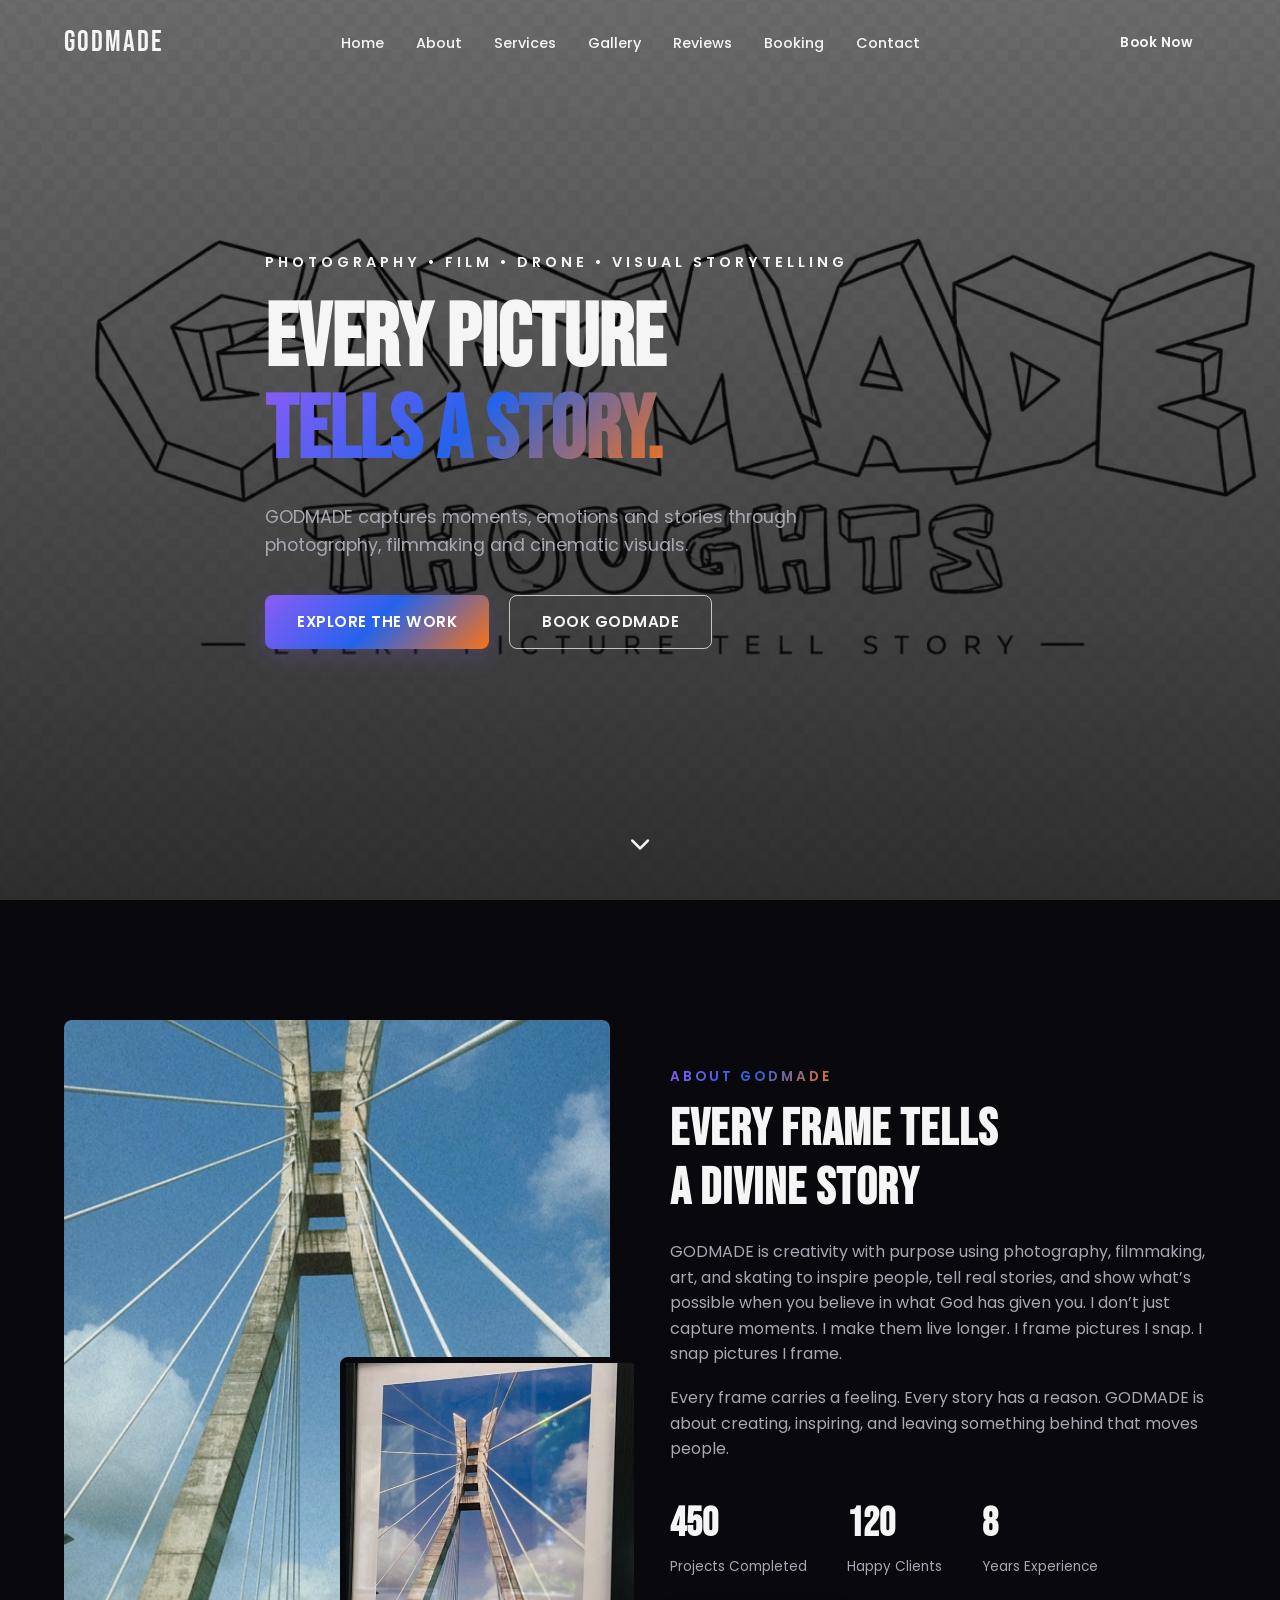
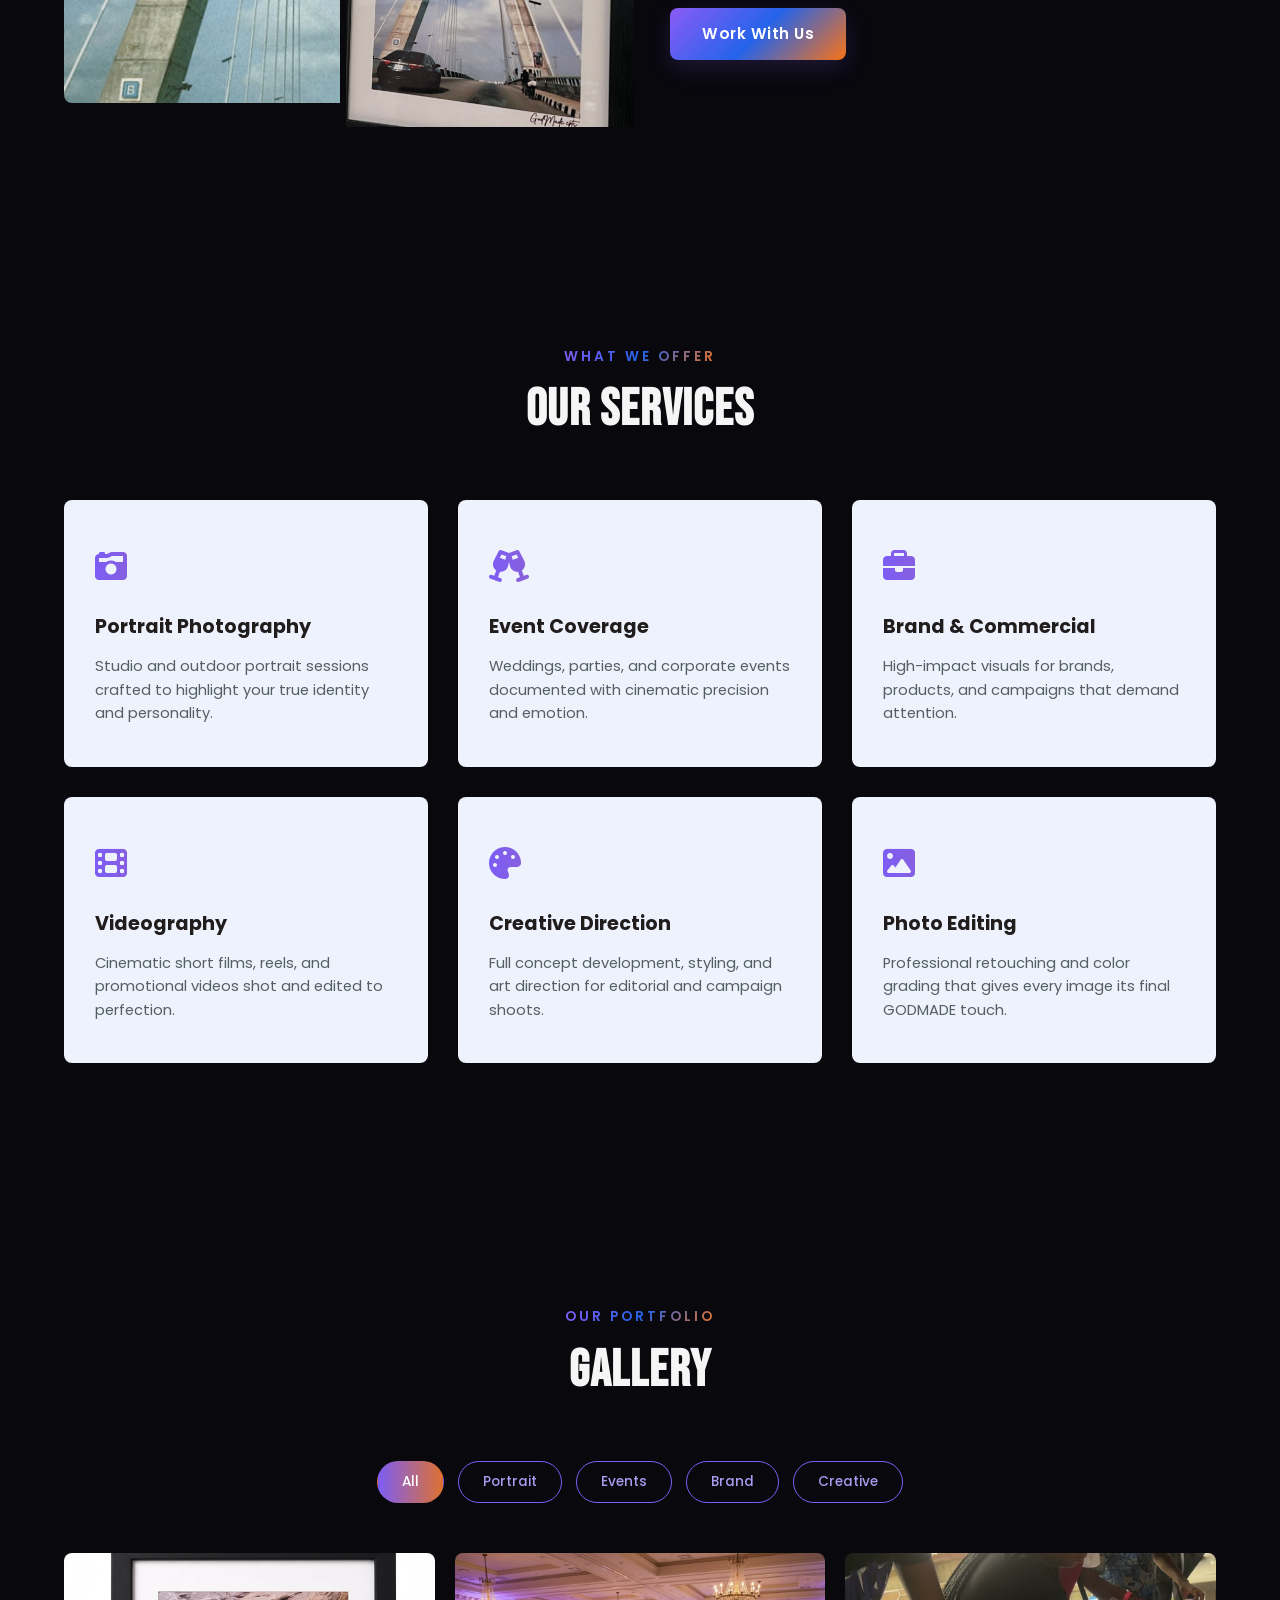
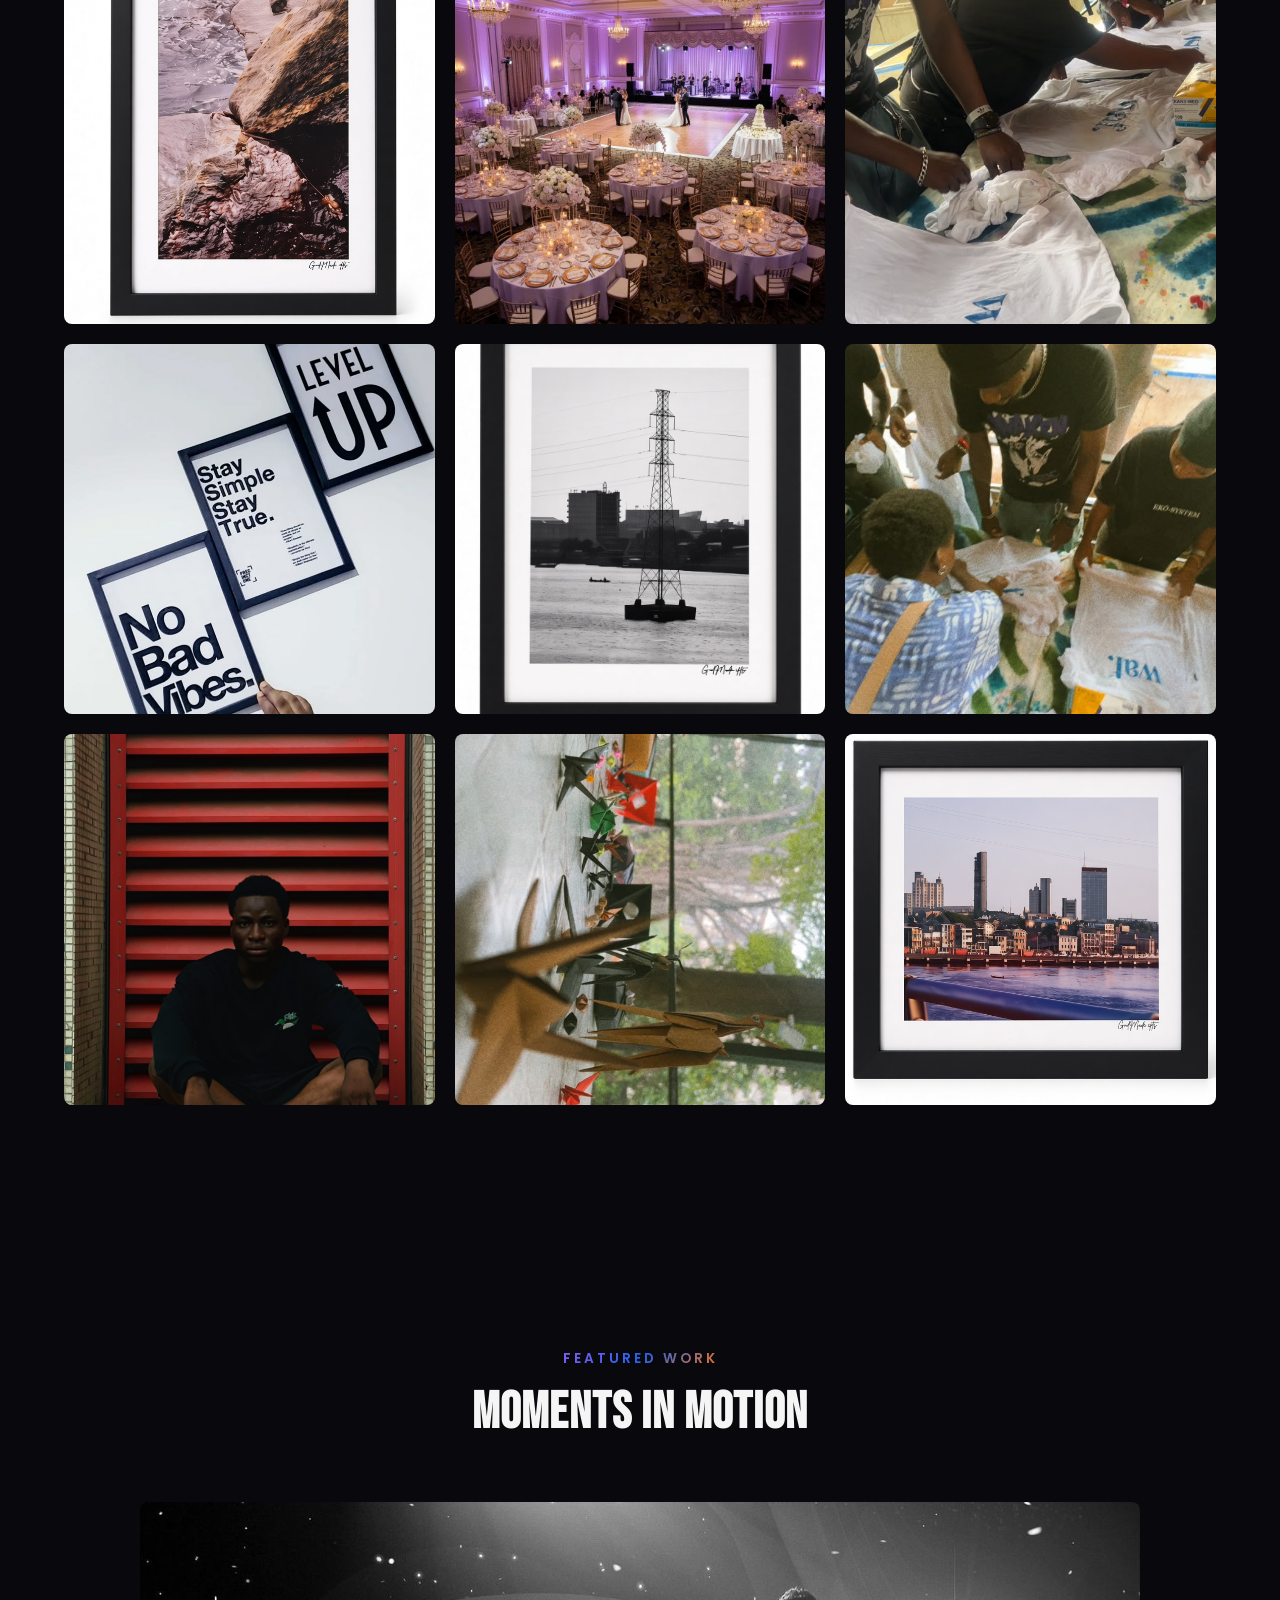
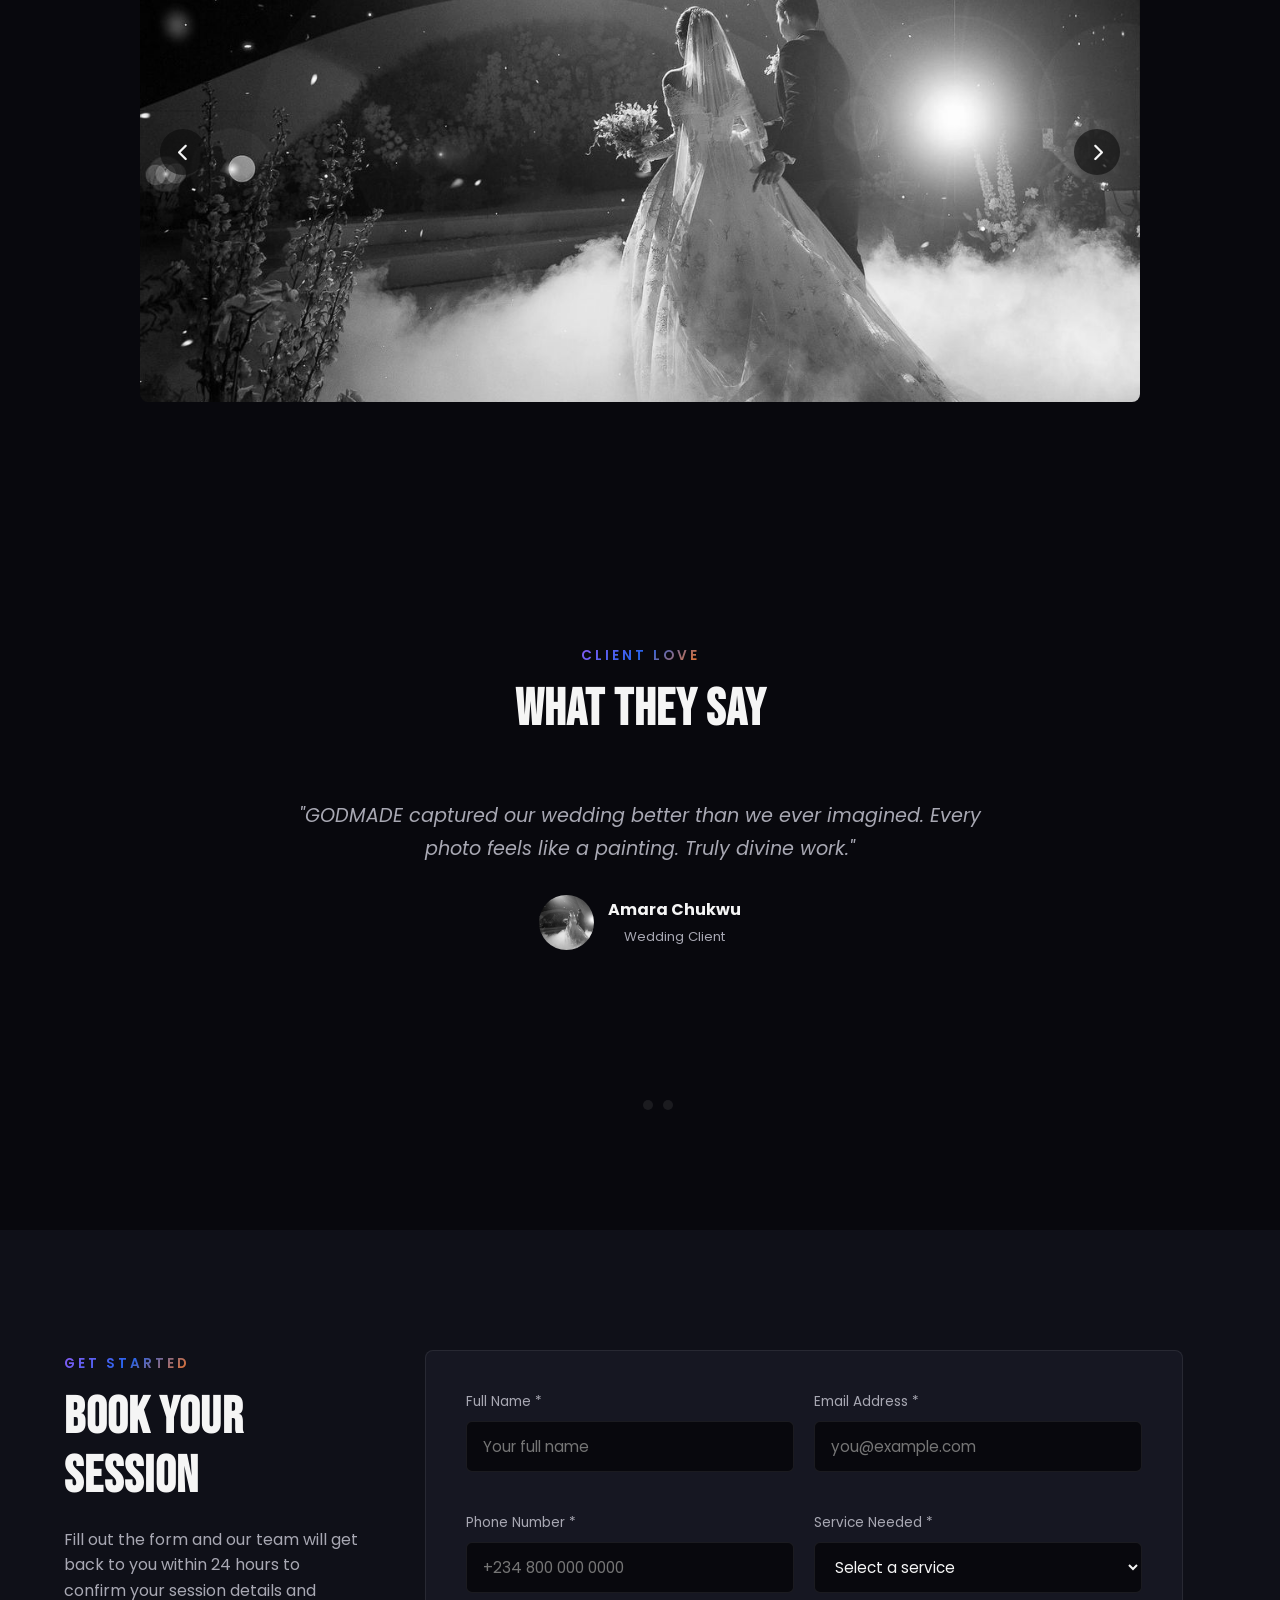
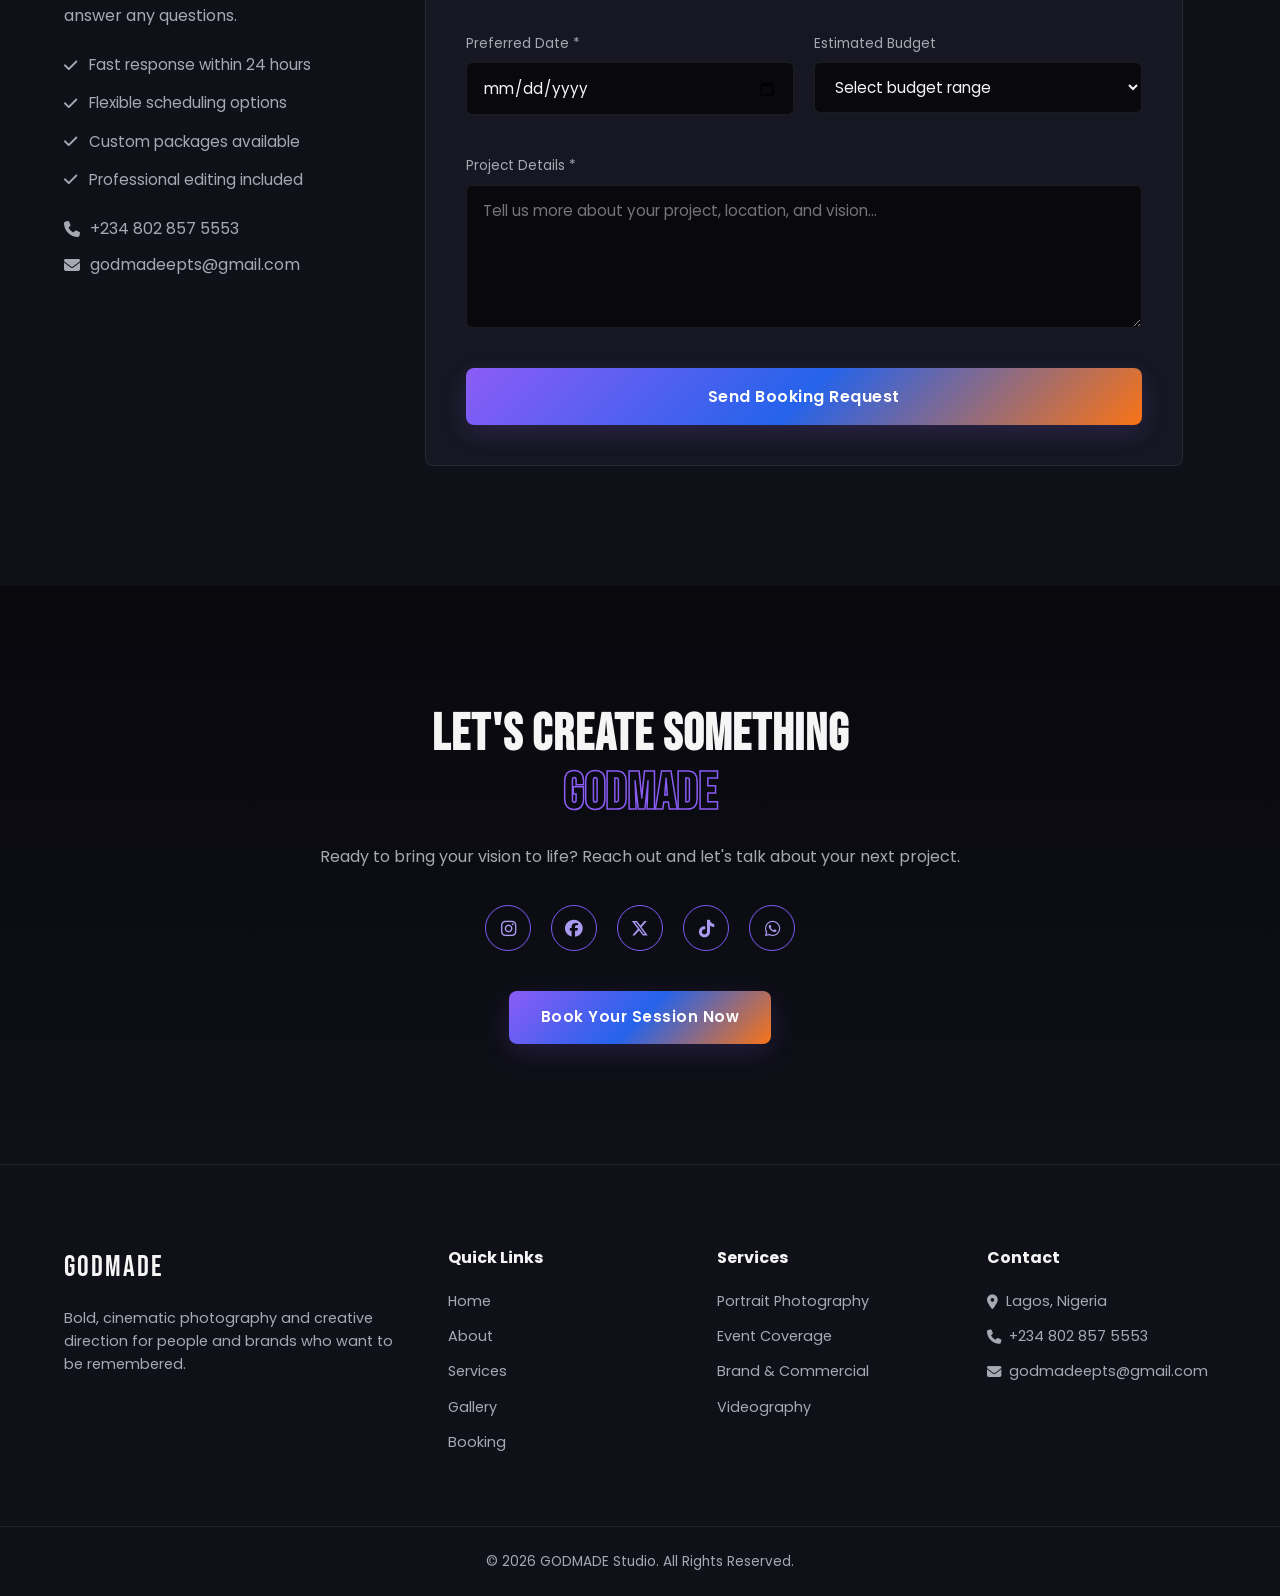
==== commit dc0f05bb: "push" ====
--- a/index.html
+++ b/index.html
@@ -116,7 +116,7 @@
           />
           <!-- CHANGE ABOUT SECONDARY IMAGE HERE -->
           <img
-            src="made/009.png"
+            src="made/009.jpg"
             alt="GODMADE Studio"
             class="about-img-secondary"
           />
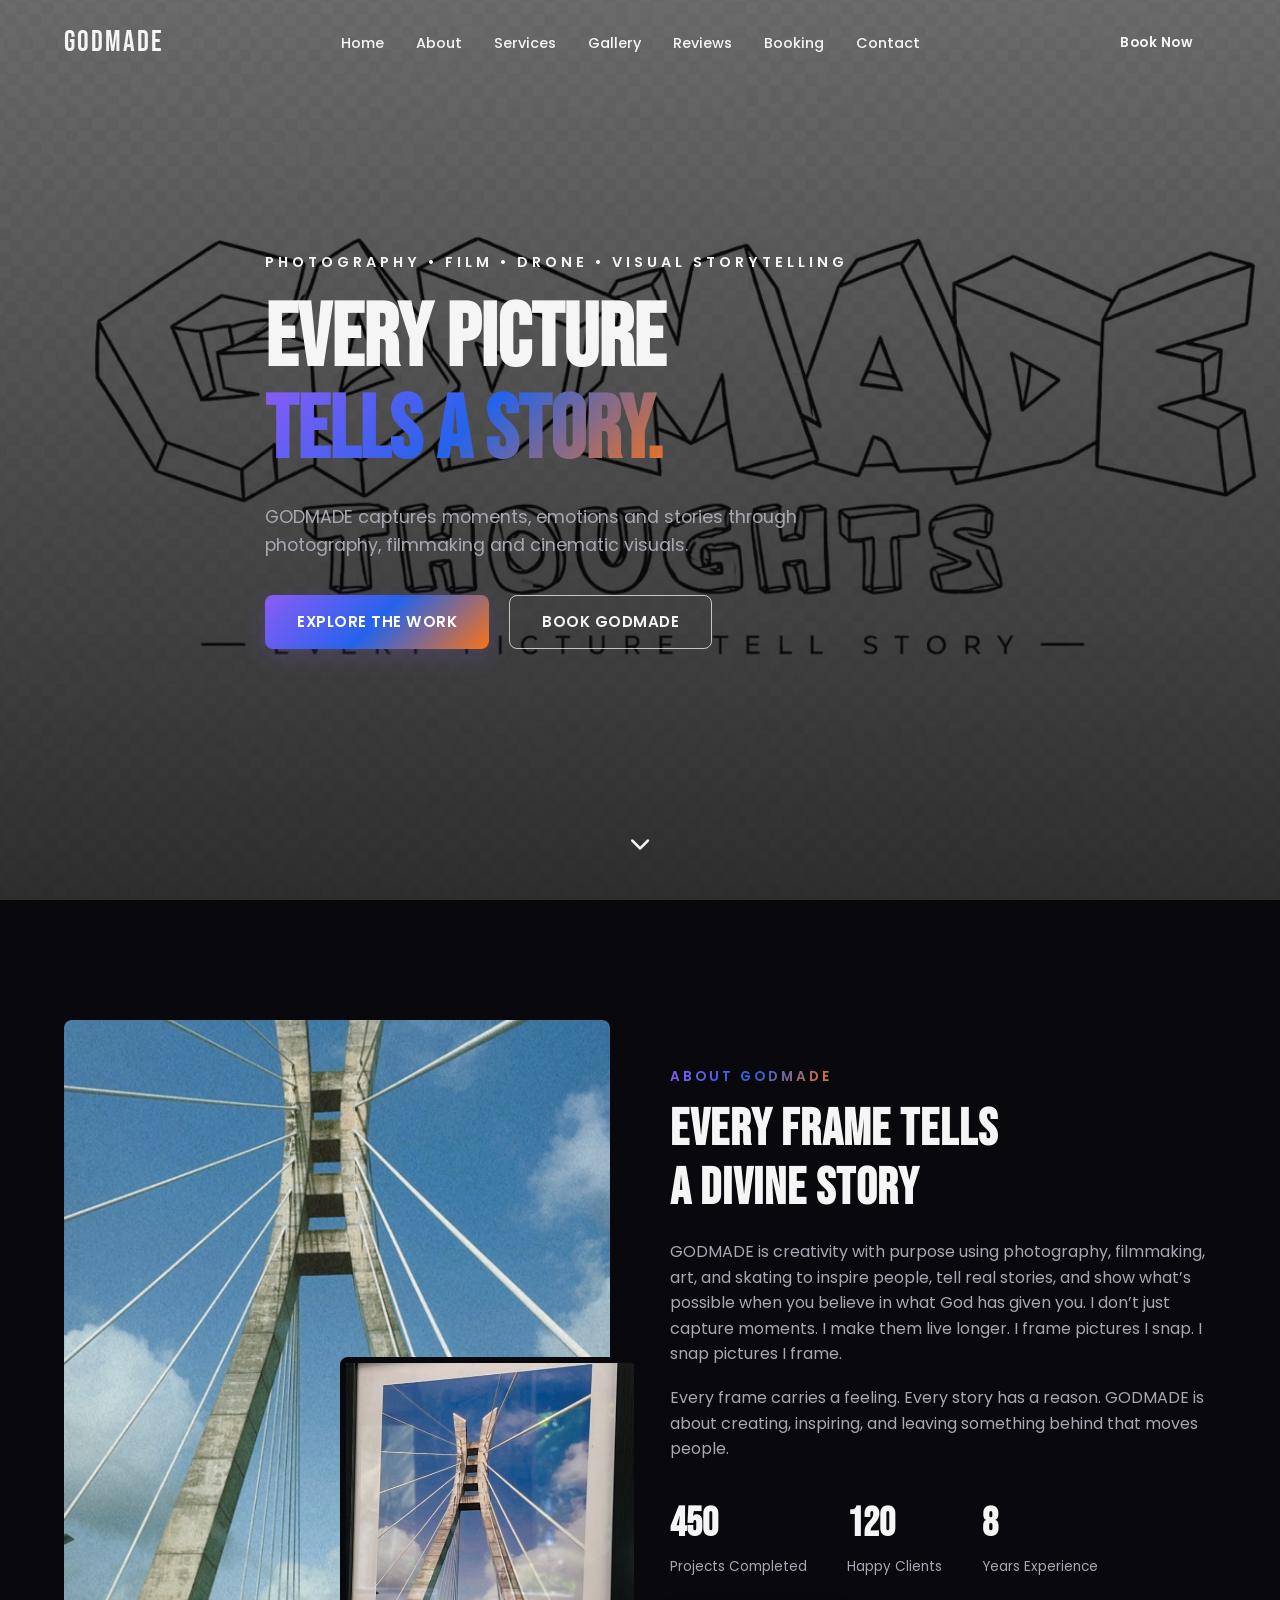
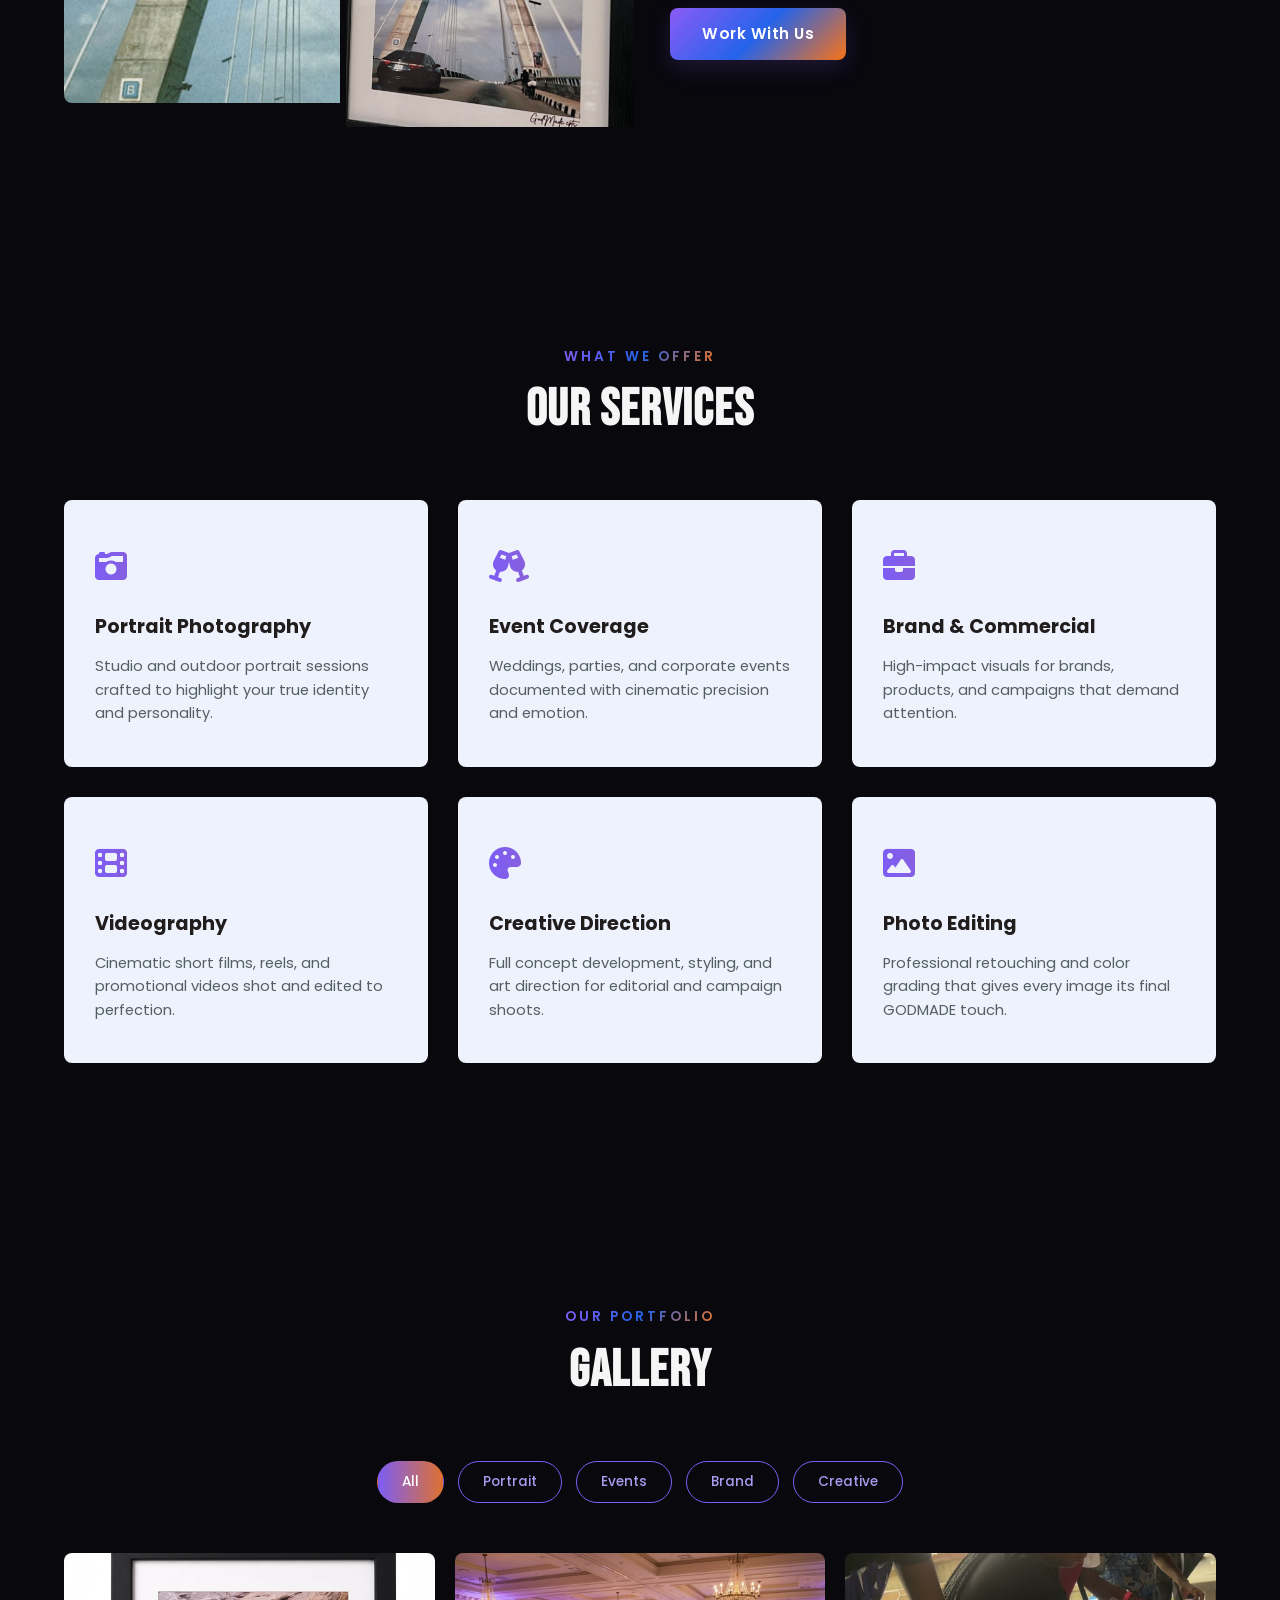
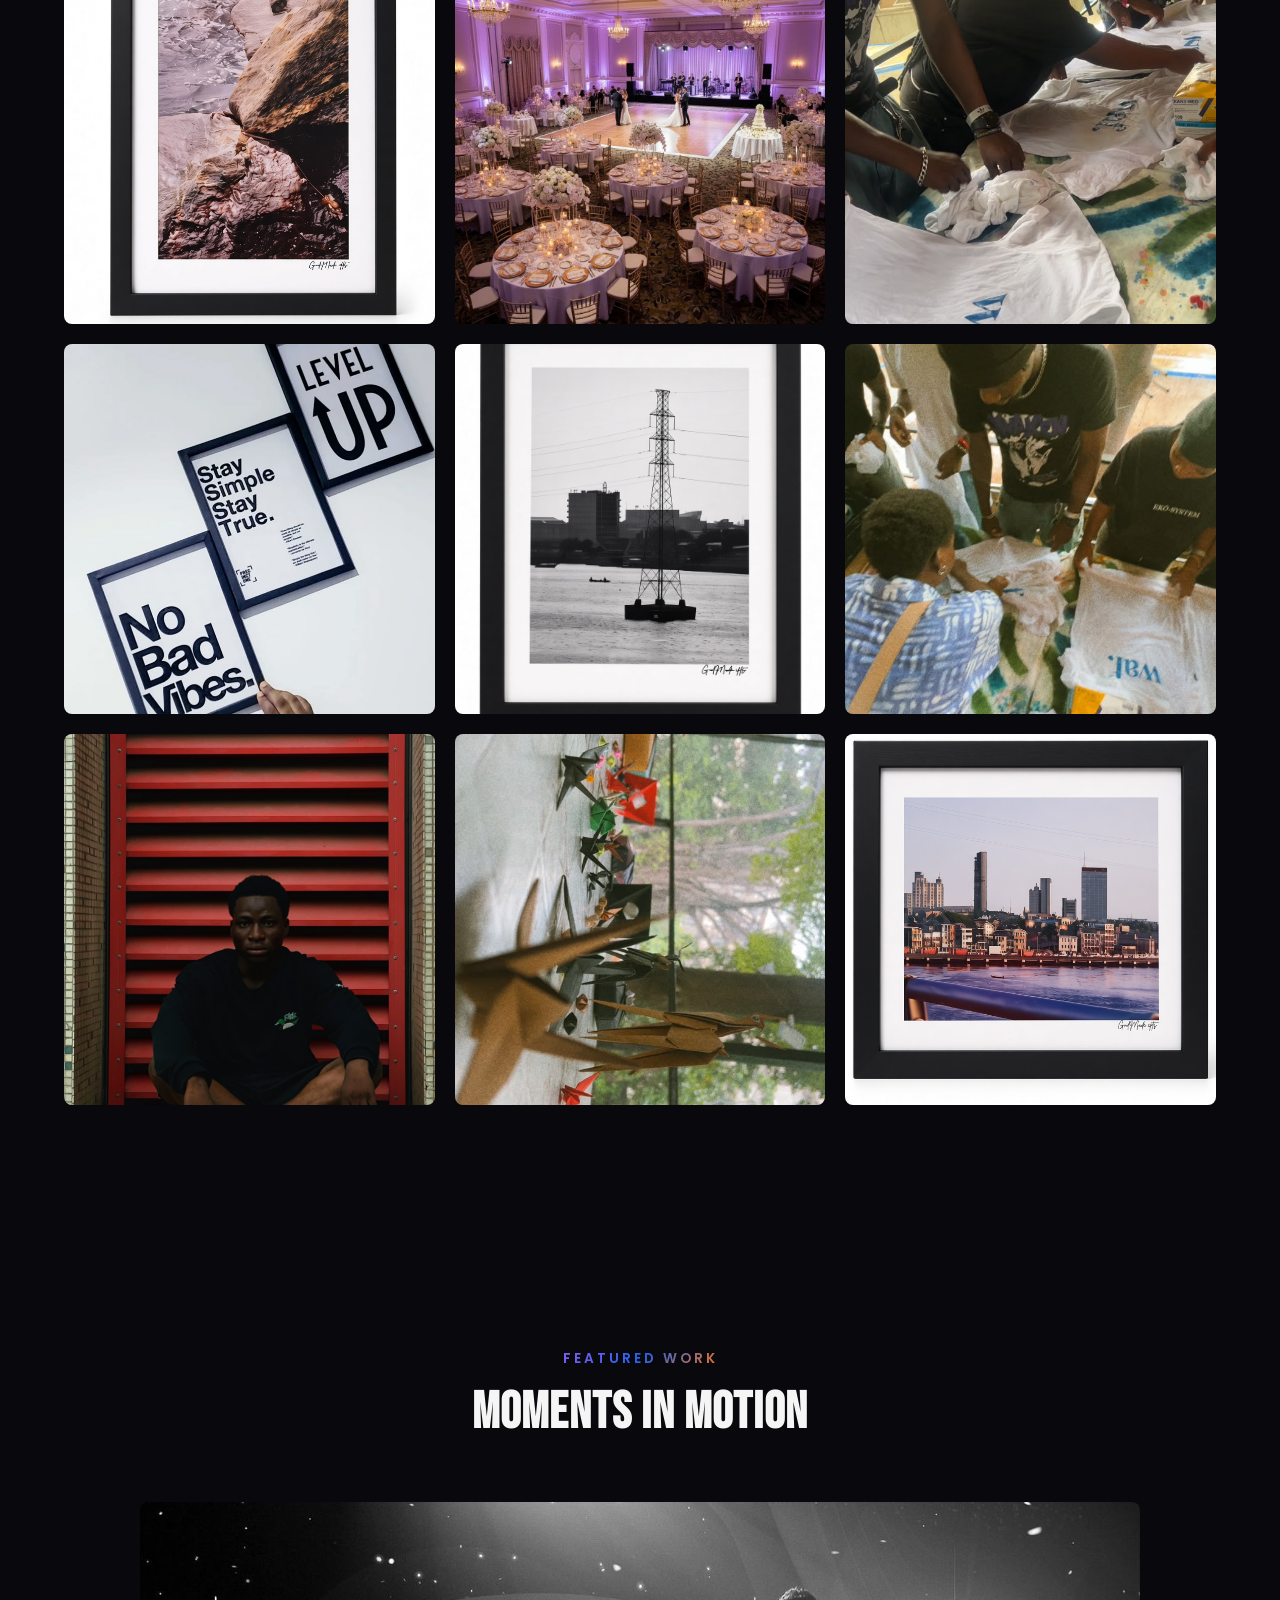
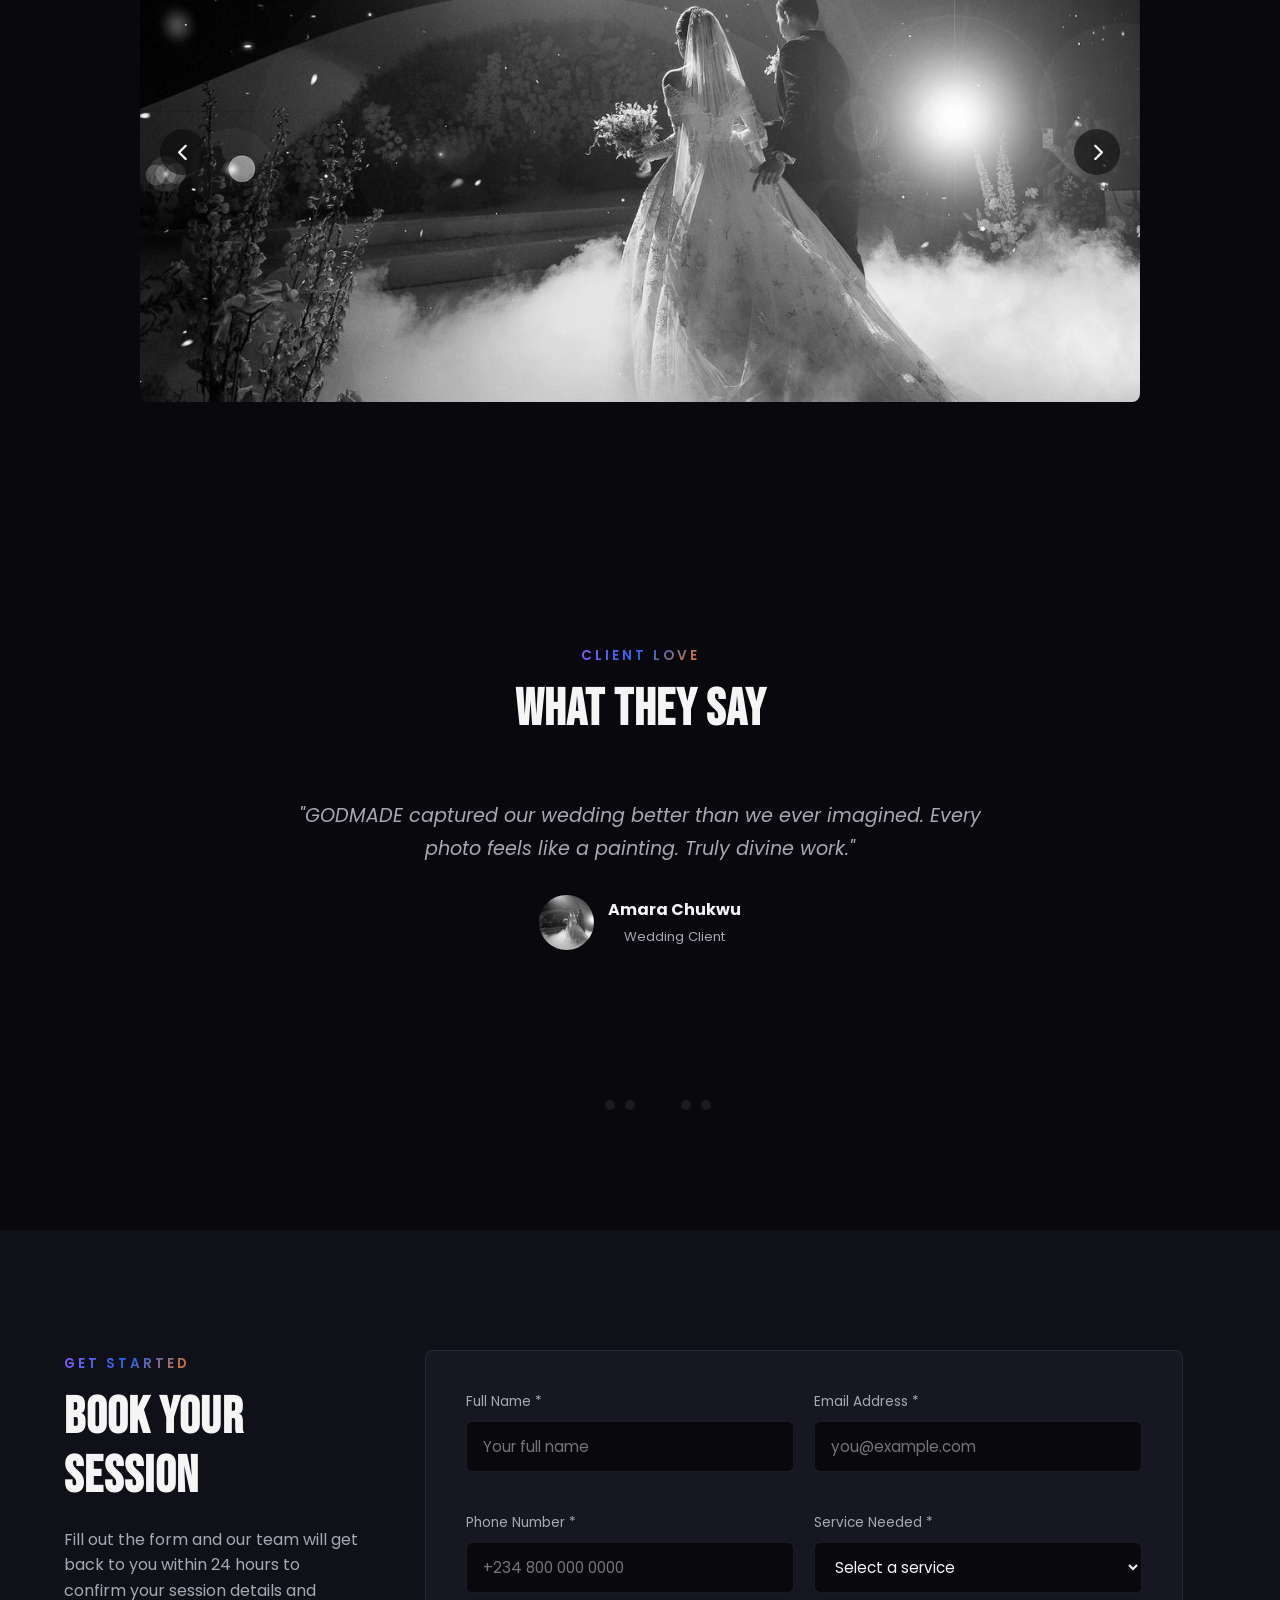
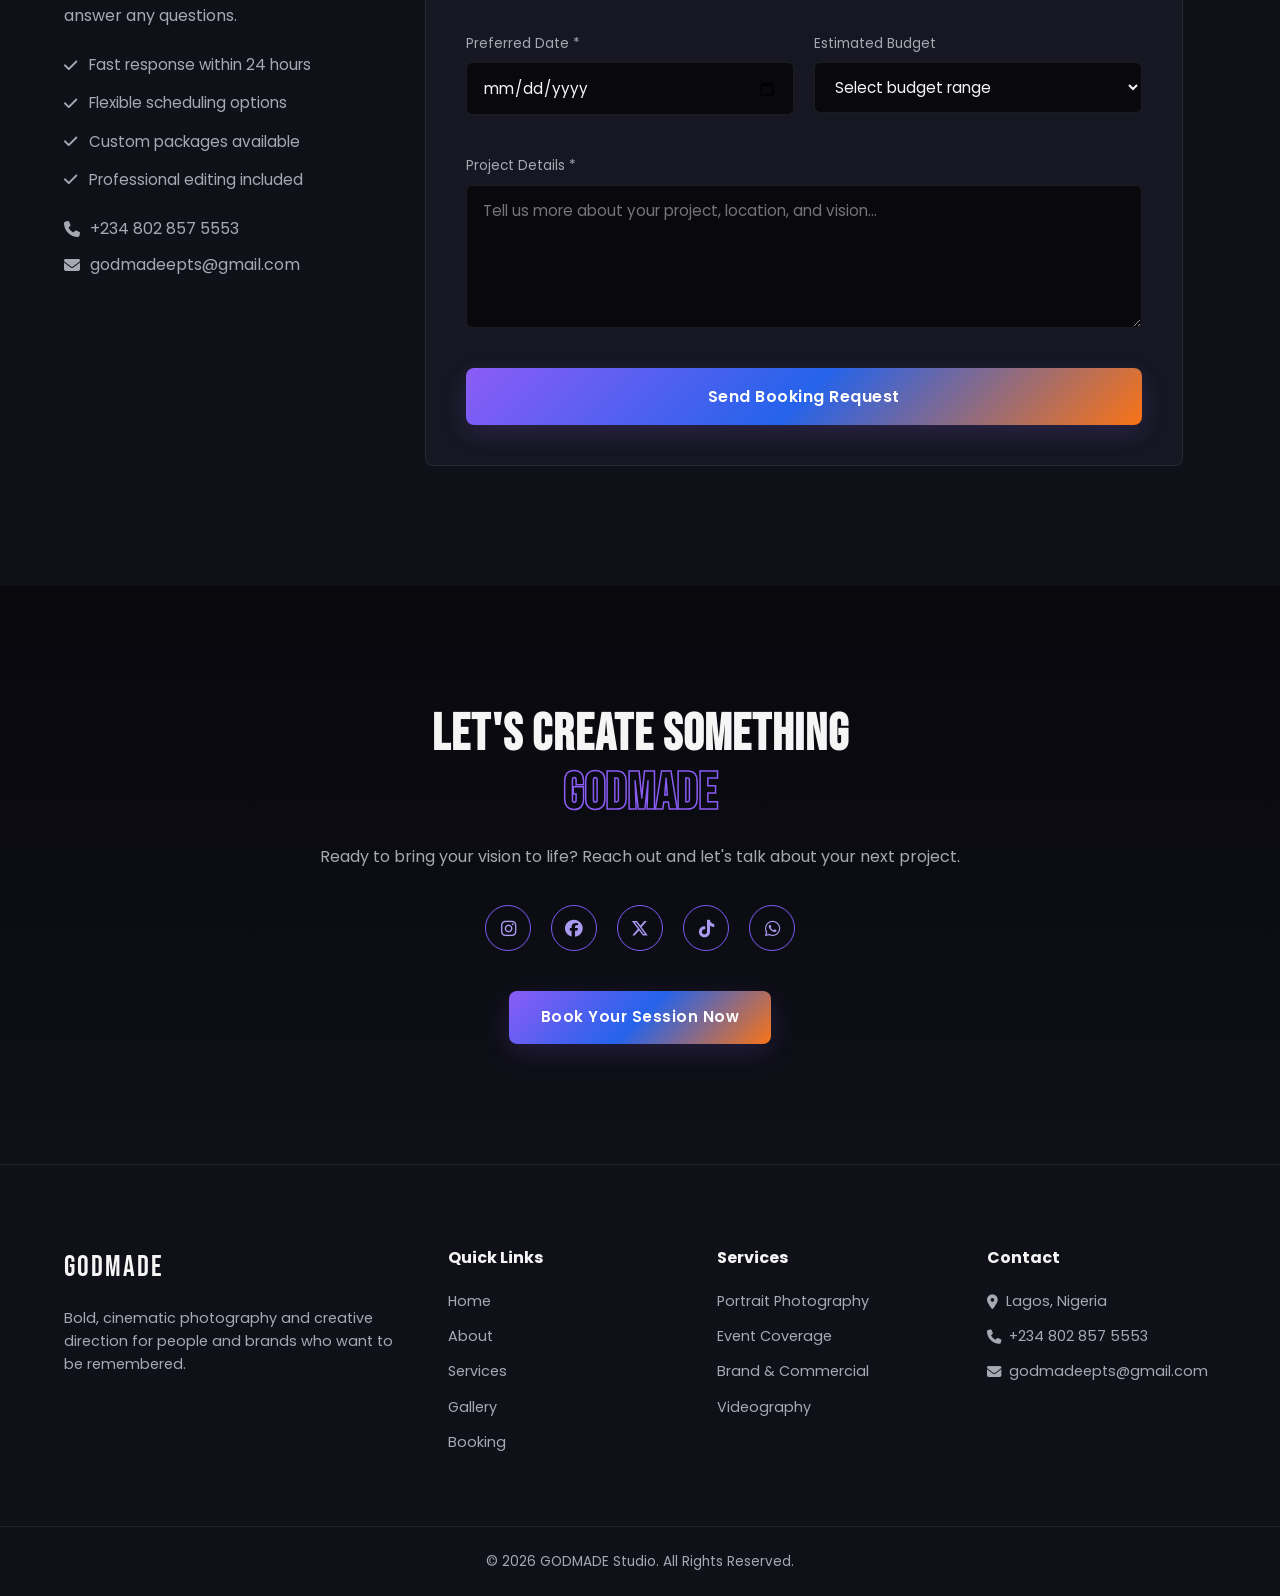
==== commit 62b33ef8: "push" ====
--- a/index.html
+++ b/index.html
@@ -16,7 +16,7 @@
       href="https://fonts.googleapis.com/css2?family=Bebas+Neue&family=Poppins:wght@300;400;500;600;700;800&display=swap"
       rel="stylesheet"
     />
-
+    
     <!-- Font Awesome Icons -->
     <link
       rel="stylesheet"
@@ -26,8 +26,13 @@
     <!-- Main Stylesheet -->
     <link rel="stylesheet" href="style.css" />
 
+ 
+
+<!-- Your JavaScript -->
+<script src="script.js"></script>
+
     <!-- CHANGE FAVICON HERE -->
-    <link rel="icon" type="image/png" href="images/favicon.png" />
+     <link rel="icon" type="image/png" href="made/logo.jpg" />
   </head>
   <body>
     <!-- ============================= -->
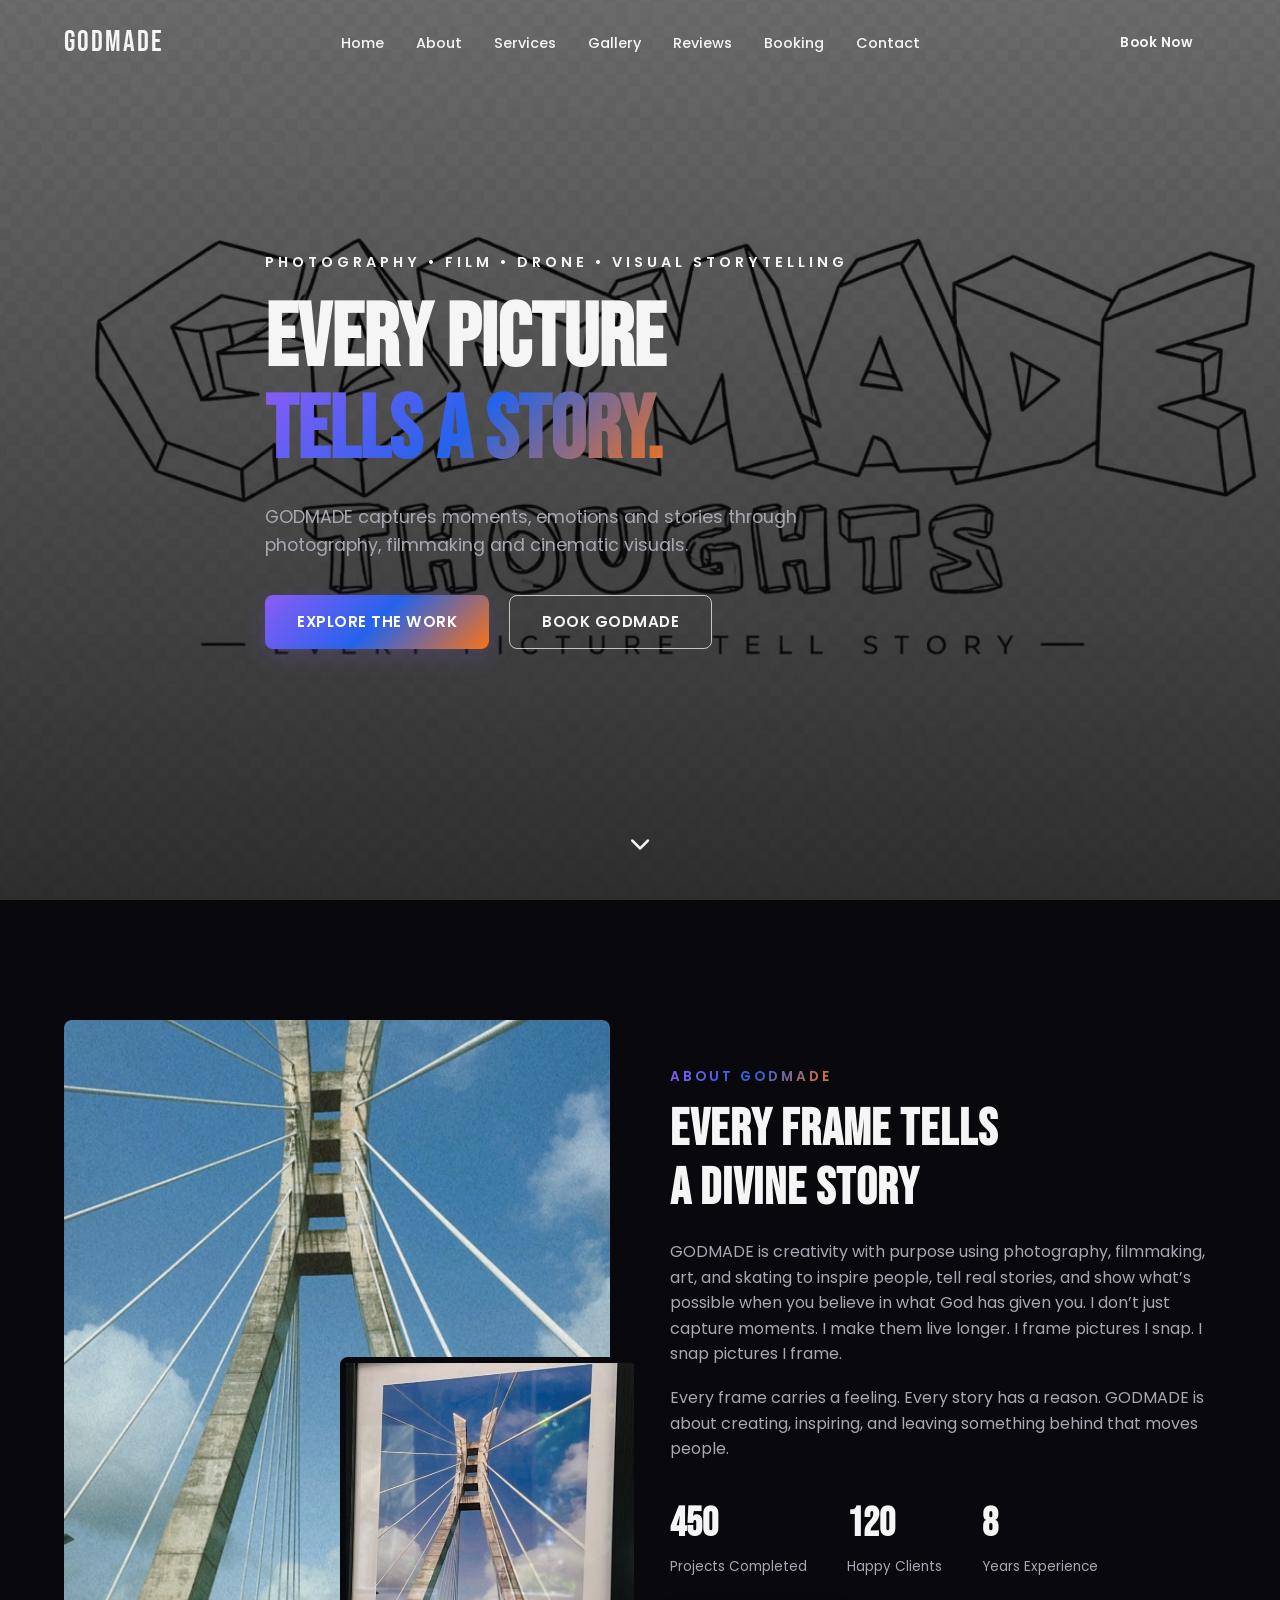
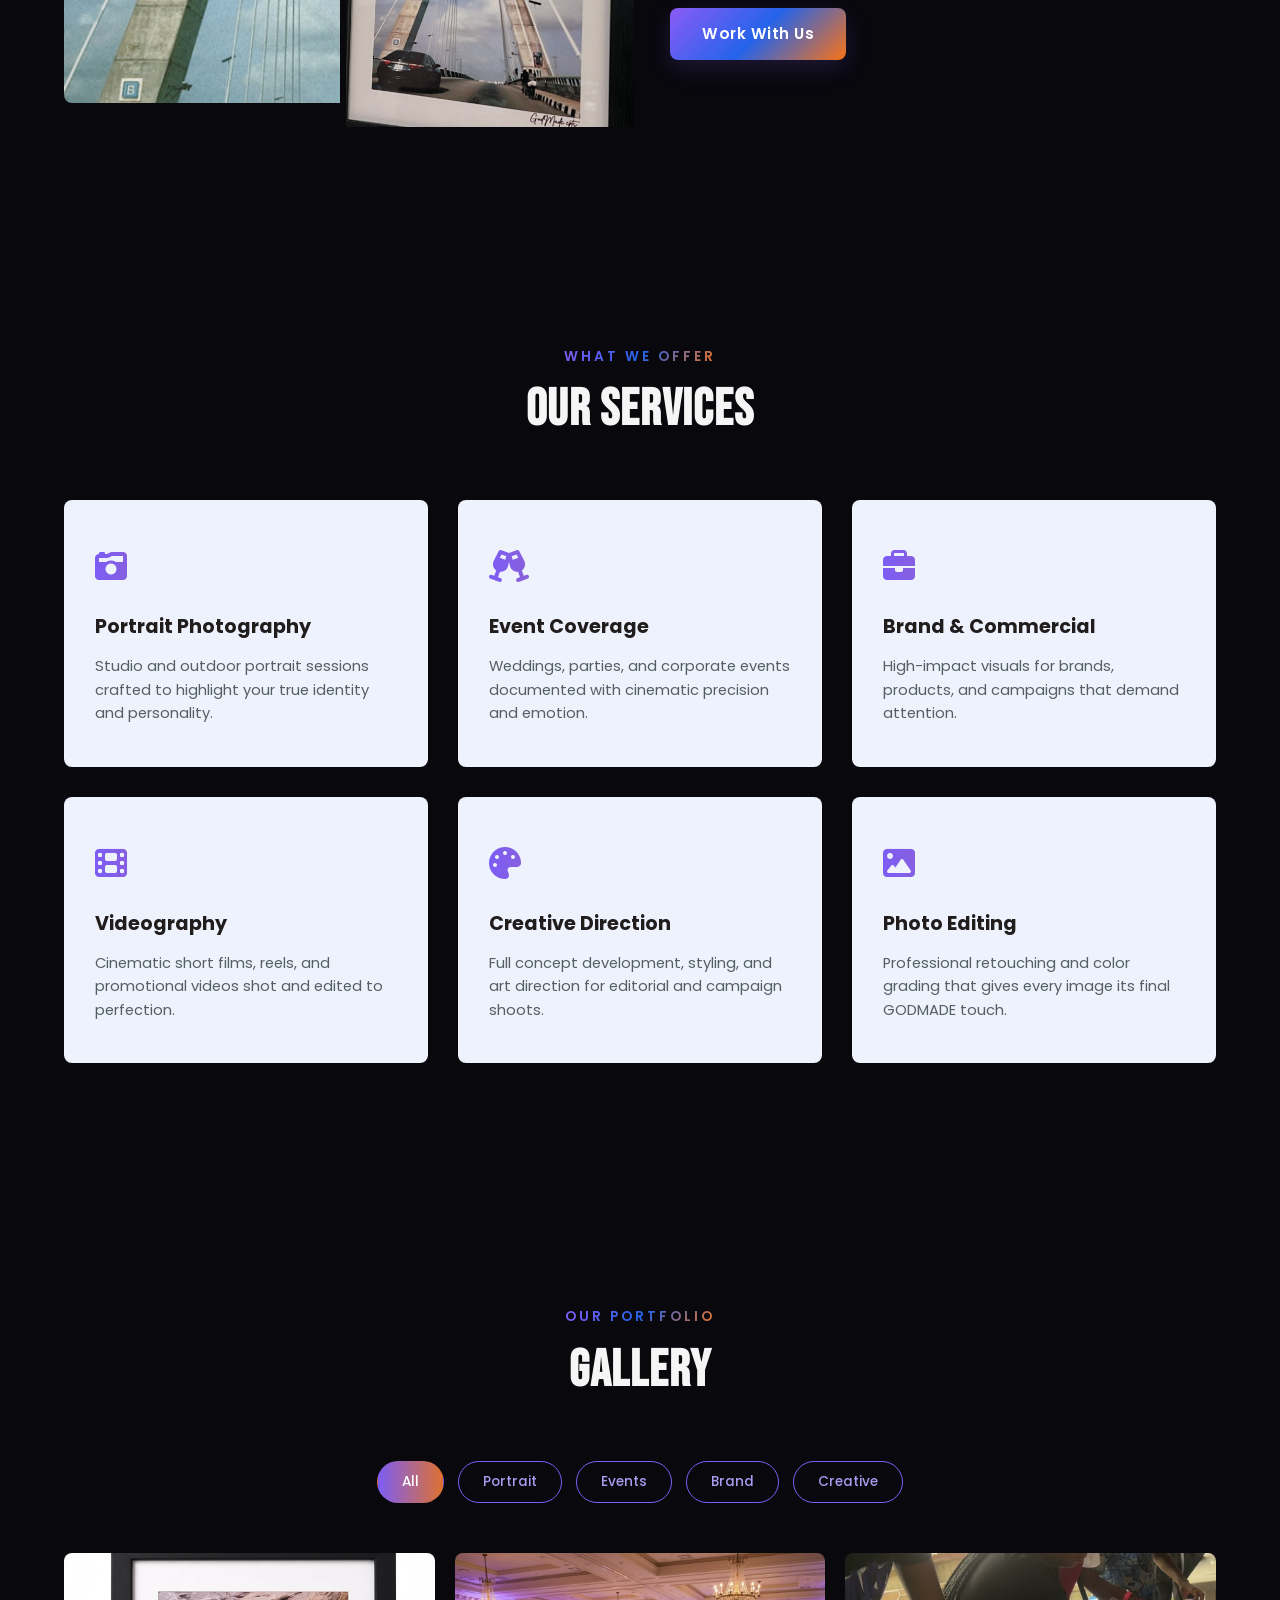
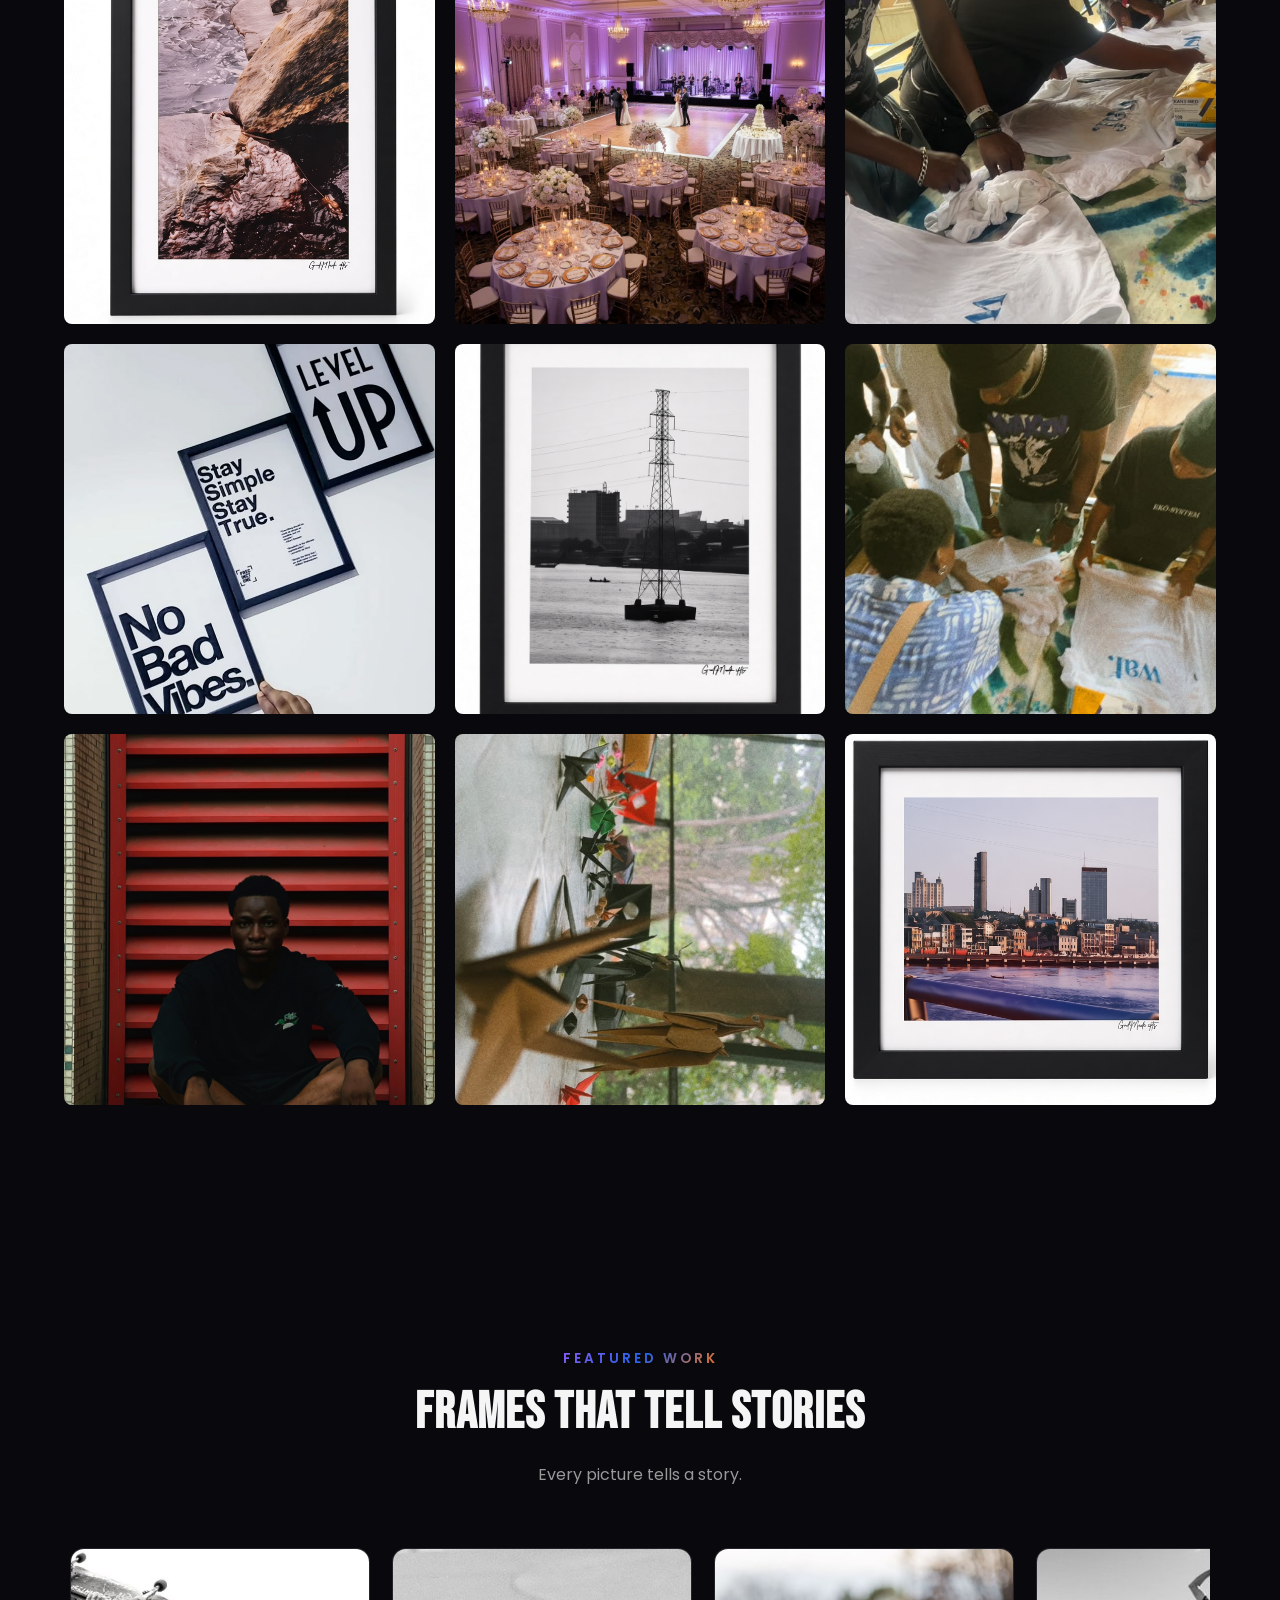
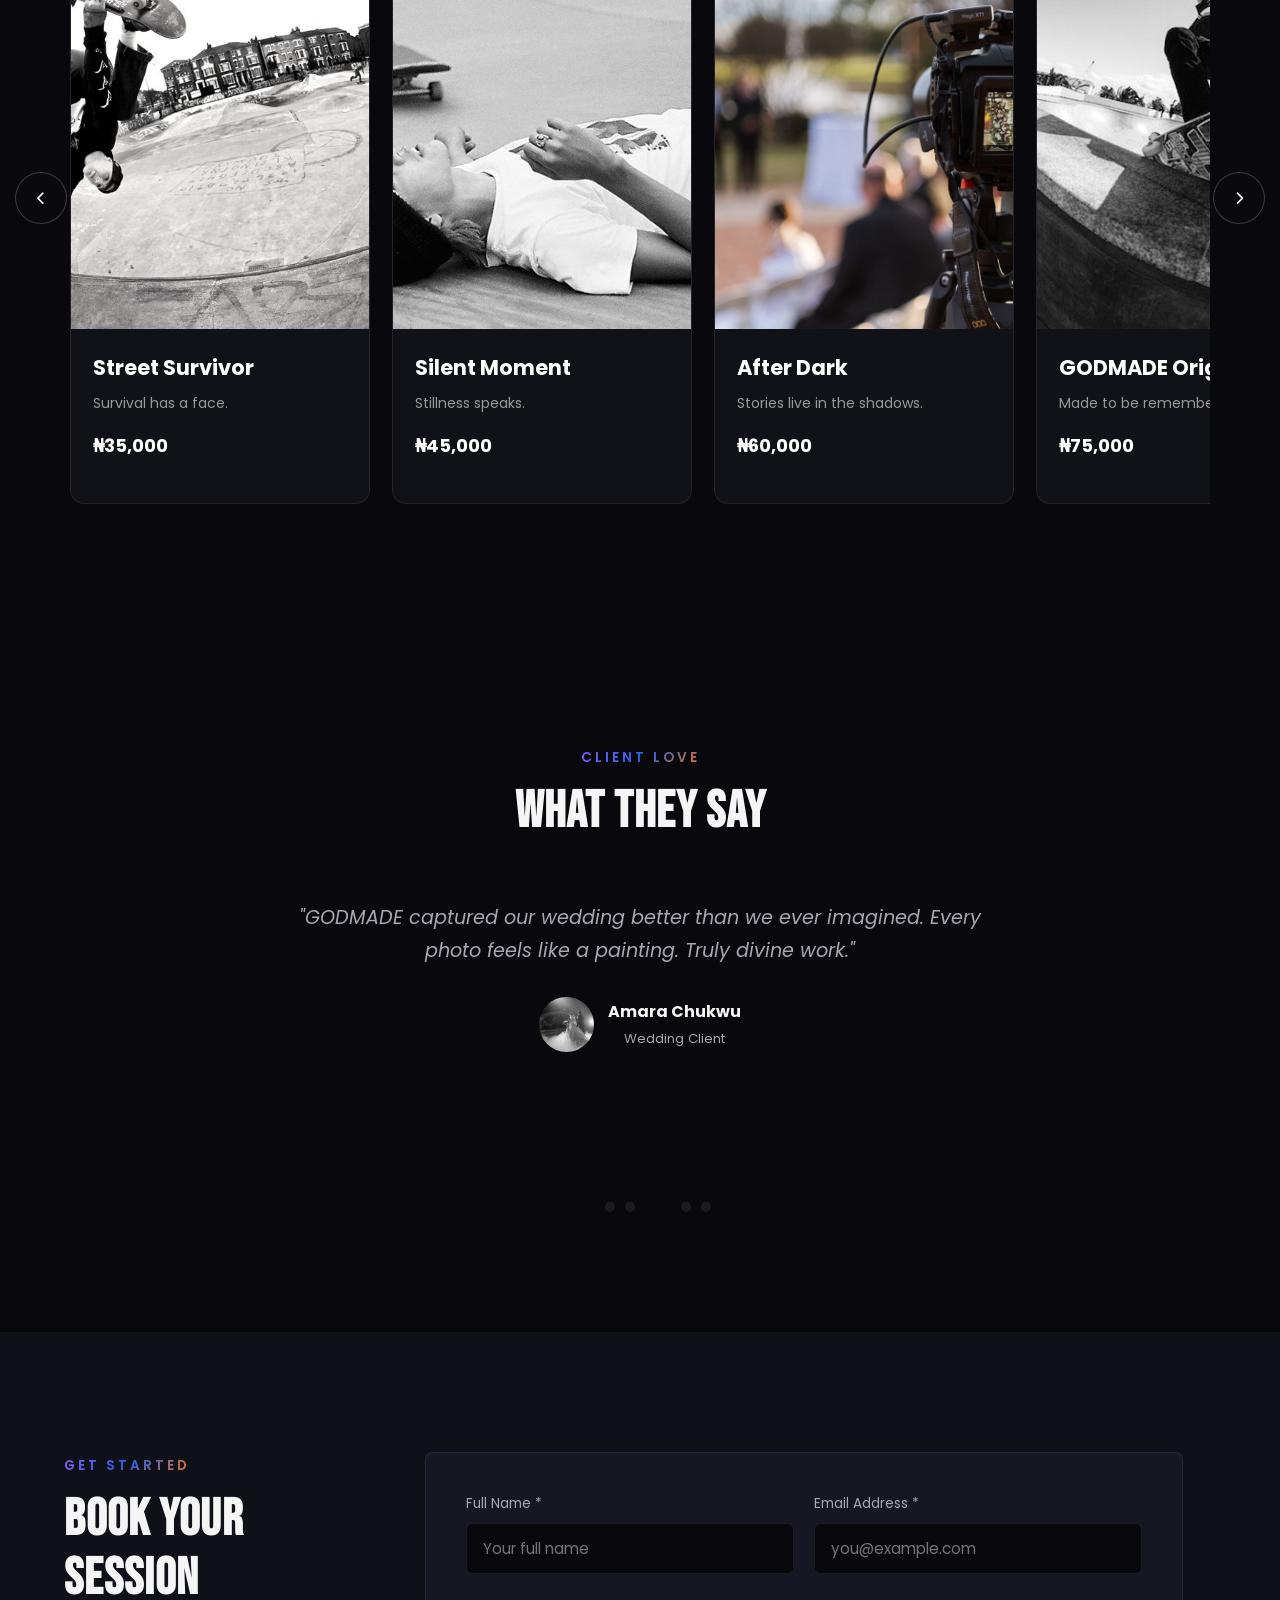
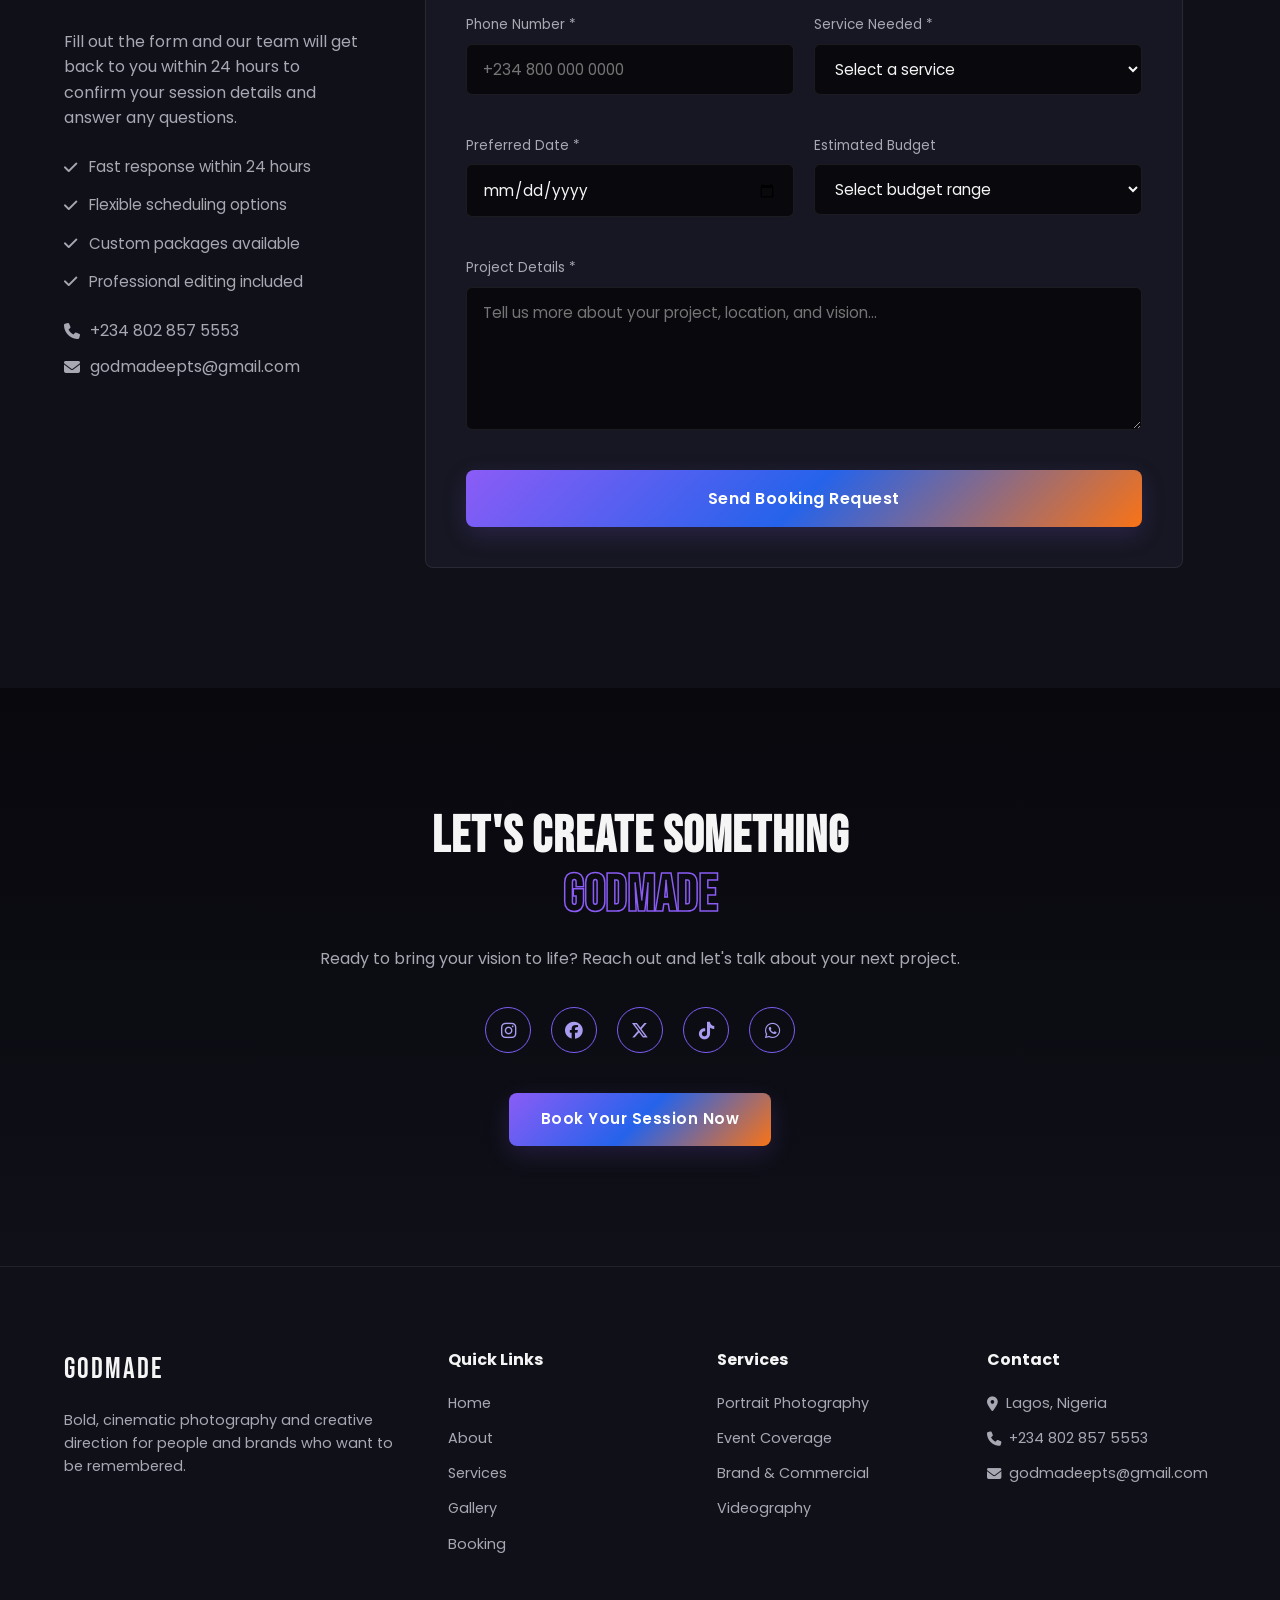
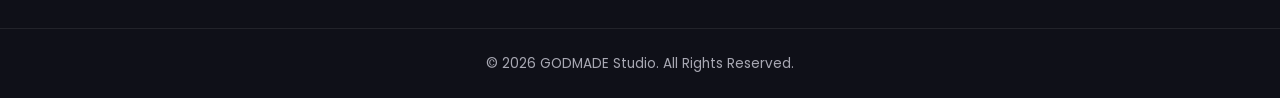
==== commit f3b15c43: "push" ====
--- a/index.html
+++ b/index.html
@@ -354,53 +354,548 @@
     <!-- ============================= -->
     <!-- AUTOMATIC SLIDESHOW -->
     <!-- ============================= -->
-    <section class="slideshow-section section">
-      <div class="container">
-        <div class="section-header">
-          <p class="section-tag center">FEATURED WORK</p>
-          <h2 class="section-title center">Moments In Motion</h2>
-        </div>
+     <!-- =====================================================
+     GODMADE — FEATURED FRAMES
+===================================================== -->
+
+<section class="frames-section section" id="frames">
+
+  <div class="container">
+
+    <div class="section-header">
+      <p class="section-tag center">FEATURED WORK</p>
+
+      <h2 class="section-title center">
+        Frames That Tell Stories
+      </h2>
+
+      <p class="frames-subtitle">
+        Every picture tells a story.
+      </p>
+    </div>
+
+  </div>
+
+
+  <!-- ================================
+       HORIZONTAL FRAME SLIDER
+  ================================= -->
+
+  <div class="frames-carousel">
+
+    <button
+      class="frames-arrow frames-prev"
+      id="framesPrev"
+      aria-label="Previous frames"
+      type="button"
+    >
+      <i class="fa-solid fa-chevron-left"></i>
+    </button>
+
+
+    <div class="frames-track-container">
+
+      <div class="frames-track" id="framesTrack">
+
+
+        <!-- FRAME 1 -->
+        <article
+          class="frame-card"
+          data-name="The Last Light"
+          data-price="50000"
+          data-image="made/motion-4.jpg"
+          data-description="A living cat caught in the final light of the day. Alone, tired and hungry, it continues searching for somewhere safe to survive. This photograph tells the story of life refusing to give up, even when the world feels empty."
+        >
+          <div class="frame-image">
+            <img src="made/motion-4.jpg" alt="The Last Light">
+          </div>
+
+          <div class="frame-info">
+            <h3>The Last Light</h3>
+
+            <p>A story of survival.</p>
+
+            <span class="frame-price">₦50,000</span>
+          </div>
+        </article>
+
+
+        <!-- FRAME 2 -->
+        <article
+          class="frame-card"
+          data-name="Street Survivor"
+          data-price="35000"
+          data-image="made/motion-2.jpg"
+          data-description="A small cat navigating the harshness of the streets, searching for food and a place to rest. Behind this quiet face is a story of survival that happens every single day."
+        >
+          <div class="frame-image">
+            <img src="made/motion-2.jpg" alt="Street Survivor">
+          </div>
+
+          <div class="frame-info">
+            <h3>Street Survivor</h3>
+            <p>Survival has a face.</p>
+            <span class="frame-price">₦35,000</span>
+          </div>
+        </article>
+
+
+        <!-- FRAME 3 -->
+        <article
+          class="frame-card"
+          data-name="Silent Moment"
+          data-price="45000"
+          data-image="made/motion-3.jpg"
+          data-description="There are moments when an animal says everything without making a sound. This frame captures a lonely cat sitting quietly, carrying the weight of another difficult day."
+        >
+          <div class="frame-image">
+            <img src="made/motion-3.jpg" alt="Silent Moment">
+          </div>
+
+          <div class="frame-info">
+            <h3>Silent Moment</h3>
+            <p>Stillness speaks.</p>
+            <span class="frame-price">₦45,000</span>
+          </div>
+        </article>
+
+
+        <!-- FRAME 4 -->
+        <article
+          class="frame-card"
+          data-name="After Dark"
+          data-price="60000"
+          data-image="made/motion.jpg"
+          data-description="When the streets become dark, survival becomes even harder. This photograph captures the loneliness of a cat trying to find warmth and safety after the city goes quiet."
+        >
+          <div class="frame-image">
+            <img src="made/motion.jpg" alt="After Dark">
+          </div>
+
+          <div class="frame-info">
+            <h3>After Dark</h3>
+            <p>Stories live in the shadows.</p>
+            <span class="frame-price">₦60,000</span>
+          </div>
+        </article>
+
+
+        <!-- FRAME 5 -->
+        <article
+          class="frame-card"
+          data-name="GODMADE Original"
+          data-price="75000"
+          data-image="made/motion-1.jpg"
+          data-description="An original GODMADE photograph created to preserve a moment that would otherwise disappear. A story of loneliness, strength and the instinct to keep going."
+        >
+          <div class="frame-image">
+            <img src="made/motion-1.jpg" alt="GODMADE Original">
+          </div>
+
+          <div class="frame-info">
+            <h3>GODMADE Original</h3>
+            <p>Made to be remembered.</p>
+            <span class="frame-price">₦75,000</span>
+          </div>
+        </article>
+
+
+        <!-- FRAME 6 -->
+        <article
+          class="frame-card"
+          data-name="Lost"
+          data-price="40000"
+          data-image="made/motion-6.jpg"
+          data-description="Lost in a world that feels too big, this cat continues moving through the streets looking for somewhere it can call home."
+        >
+          <div class="frame-image">
+            <img src="made/motion-6.jpg" alt="Lost">
+          </div>
+
+          <div class="frame-info">
+            <h3>Lost</h3>
+            <p>Searching for home.</p>
+            <span class="frame-price">₦40,000</span>
+          </div>
+        </article>
+
+
+        <!-- FRAME 7 -->
+        <article
+          class="frame-card"
+          data-name="One More Day"
+          data-price="45000"
+          data-image="made/motion-7.jpg"
+          data-description="Another morning arrives. Another day begins. For this little survivor, every sunrise is another chance to make it through."
+        >
+          <div class="frame-image">
+            <img src="made/motion-7.jpg" alt="One More Day">
+          </div>
+
+          <div class="frame-info">
+            <h3>One More Day</h3>
+            <p>Tomorrow is still possible.</p>
+            <span class="frame-price">₦45,000</span>
+          </div>
+        </article>
+
+
+        <!-- FRAME 8 -->
+        <article
+          class="frame-card"
+          data-name="Alone"
+          data-price="55000"
+          data-image="made/motion-8.jpg"
+          data-description="Surrounded by people but belonging nowhere, this quiet moment captures the loneliness that can exist in the middle of a crowded world."
+        >
+          <div class="frame-image">
+            <img src="made/motion-8.jpg" alt="Alone">
+          </div>
+
+          <div class="frame-info">
+            <h3>Alone</h3>
+            <p>Not every silence is peaceful.</p>
+            <span class="frame-price">₦55,000</span>
+          </div>
+        </article>
+
+
+        <!-- FRAME 9 -->
+        <article
+          class="frame-card"
+          data-name="Hungry Eyes"
+          data-price="38000"
+          data-image="made/motion-9.jpg"
+          data-description="Sometimes a single look can tell an entire story. These eyes belong to a survivor waiting for kindness in a world that often looks away."
+        >
+          <div class="frame-image">
+            <img src="made/motion-9.jpg" alt="Hungry Eyes">
+          </div>
+
+          <div class="frame-info">
+            <h3>Hungry Eyes</h3>
+            <p>A look that says everything.</p>
+            <span class="frame-price">₦38,000</span>
+          </div>
+        </article>
+
+
+        <!-- FRAME 10 -->
+        <article
+          class="frame-card"
+          data-name="No Shelter"
+          data-price="50000"
+          data-image="made/motion-10.jpg"
+          data-description="Without a roof or a warm place to sleep, the streets become home. This frame captures a fragile moment of survival."
+        >
+          <div class="frame-image">
+            <img src="made/motion-10.jpg" alt="No Shelter">
+          </div>
+
+          <div class="frame-info">
+            <h3>No Shelter</h3>
+            <p>Where do you go when home doesn't exist?</p>
+            <span class="frame-price">₦50,000</span>
+          </div>
+        </article>
+
+
+        <!-- FRAME 11 -->
+        <article
+          class="frame-card"
+          data-name="Rain"
+          data-price="48000"
+          data-image="made/motion-11.jpg"
+          data-description="Rain changes everything for a street animal. Cold, wet and exhausted, the fight for another night continues."
+        >
+          <div class="frame-image">
+            <img src="made/motion-11.jpg" alt="Rain">
+          </div>
+
+          <div class="frame-info">
+            <h3>Rain</h3>
+            <p>Surviving the storm.</p>
+            <span class="frame-price">₦48,000</span>
+          </div>
+        </article>
+
+
+        <!-- FRAME 12 -->
+        <article
+          class="frame-card"
+          data-name="Waiting"
+          data-price="42000"
+          data-image="made/motion-12.jpg"
+          data-description="Waiting for someone to stop. Waiting for food. Waiting for a little kindness. Sometimes waiting is all a survivor can do."
+        >
+          <div class="frame-image">
+            <img src="made/motion-12.jpg" alt="Waiting">
+          </div>
+
+          <div class="frame-info">
+            <h3>Waiting</h3>
+            <p>Still waiting for kindness.</p>
+            <span class="frame-price">₦42,000</span>
+          </div>
+        </article>
+
+
+        <!-- FRAME 13 -->
+        <article
+          class="frame-card"
+          data-name="Cold Night"
+          data-price="52000"
+          data-image="made/motion-13.jpg"
+          data-description="The night is cold, but giving up is not an option. This photograph captures the quiet strength of an animal trying to stay alive."
+        >
+          <div class="frame-image">
+            <img src="made/motion-13.jpg" alt="Cold Night">
+          </div>
+
+          <div class="frame-info">
+            <h3>Cold Night</h3>
+            <p>Strength in silence.</p>
+            <span class="frame-price">₦52,000</span>
+          </div>
+        </article>
+
+
+        <!-- FRAME 14 -->
+        <article
+          class="frame-card"
+          data-name="Still Here"
+          data-price="60000"
+          data-image="made/motion-14.jpg"
+          data-description="After everything, it is still here. Still breathing. Still searching. Still surviving."
+        >
+          <div class="frame-image">
+            <img src="made/motion-14.jpg" alt="Still Here">
+          </div>
+
+          <div class="frame-info">
+            <h3>Still Here</h3>
+            <p>Still breathing. Still fighting.</p>
+            <span class="frame-price">₦60,000</span>
+          </div>
+        </article>
+
+
+        <!-- FRAME 15 -->
+        <article
+          class="frame-card"
+          data-name="The Look"
+          data-price="65000"
+          data-image="made/motion-15.jpg"
+          data-description="One look can change the way you see the world. This frame captures a moment of vulnerability between survival and hope."
+        >
+          <div class="frame-image">
+            <img src="made/motion-15.jpg" alt="The Look">
+          </div>
+
+          <div class="frame-info">
+            <h3>The Look</h3>
+            <p>A story hidden in the eyes.</p>
+            <span class="frame-price">₦65,000</span>
+          </div>
+        </article>
+
+
+        <!-- FRAME 16 -->
+        <article
+          class="frame-card"
+          data-name="Hope"
+          data-price="70000"
+          data-image="made/motion-16.jpg"
+          data-description="Even in the hardest places, hope can appear. A small moment of warmth becomes a reason to keep moving."
+        >
+          <div class="frame-image">
+            <img src="made/motion-16.jpg" alt="Hope">
+          </div>
+
+          <div class="frame-info">
+            <h3>Hope</h3>
+            <p>There is always another morning.</p>
+            <span class="frame-price">₦70,000</span>
+          </div>
+        </article>
+
+
+        <!-- FRAME 17 -->
+        <article
+          class="frame-card"
+          data-name="The Wanderer"
+          data-price="55000"
+          data-image="made/motion-17.jpg"
+          data-description="No destination. No certainty. Just another step forward. The wanderer continues through the streets looking for something better."
+        >
+          <div class="frame-image">
+            <img src="made/motion-17.jpg" alt="The Wanderer">
+          </div>
+
+          <div class="frame-info">
+            <h3>The Wanderer</h3>
+            <p>Keep moving.</p>
+            <span class="frame-price">₦55,000</span>
+          </div>
+        </article>
+
+
+        <!-- FRAME 18 -->
+        <article
+          class="frame-card"
+          data-name="Broken Streets"
+          data-price="58000"
+          data-image="made/motion-18.jpg"
+          data-description="The streets can break you or teach you how to survive. This image captures both the sadness and strength of life outside."
+        >
+          <div class="frame-image">
+            <img src="made/motion-18.jpg" alt="Broken Streets">
+          </div>
+
+          <div class="frame-info">
+            <h3>Broken Streets</h3>
+            <p>Beauty inside the struggle.</p>
+            <span class="frame-price">₦58,000</span>
+          </div>
+        </article>
+
+
+        <!-- FRAME 19 -->
+        <article
+          class="frame-card"
+          data-name="Home"
+          data-price="72000"
+          data-image="made/motion-19.jpg"
+          data-description="Home is not always a building. Sometimes home is simply the place where you finally feel safe."
+        >
+          <div class="frame-image">
+            <img src="made/motion-19.jpg" alt="Home">
+          </div>
+
+          <div class="frame-info">
+            <h3>Home</h3>
+            <p>Everyone deserves somewhere safe.</p>
+            <span class="frame-price">₦72,000</span>
+          </div>
+        </article>
+
+
+        <!-- FRAME 20 -->
+        <article
+          class="frame-card"
+          data-name="Until Tomorrow"
+          data-price="80000"
+          data-image="made/motion-20.jpg"
+          data-description="The story does not end tonight. Until tomorrow, this survivor keeps moving. This is a photograph about resilience, loneliness and the simple desire to live."
+        >
+          <div class="frame-image">
+            <img src="made/motion-20.jpg" alt="Until Tomorrow">
+          </div>
+
+          <div class="frame-info">
+            <h3>Until Tomorrow</h3>
+            <p>The story continues.</p>
+            <span class="frame-price">₦80,000</span>
+          </div>
+        </article>
+
+
       </div>
-
-      <div class="slideshow-container">
-        <div class="slides-wrapper" id="slidesWrapper">
-          <!-- CHANGE SLIDESHOW IMAGE HERE -->
-          <div class="slide">
-            <img src="made/motion-4.jpg" alt="GODMADE Slide 1" />
-          </div>
-          <div class="slide">
-            <img src="made/motion-2.jpg" alt="GODMADE Slide 2" />
-          </div>
-          <div class="slide">
-            <img src="made/motion-3.jpg" alt="GODMADE Slide 3" />
-          </div>
-          <div class="slide">
-            <img src="made/motion.jpg" alt="GODMADE Slide 4" />
-          </div>
-          <div class="slide">
-            <img src="made/motion-1.jpg" alt="GODMADE Slide 5" />
-          </div>
-        </div>
+    </div>
+
+
+    <!-- ARROWS -->
+
+    <button
+      class="frames-arrow frames-next"
+      id="framesNext"
+      aria-label="Next frames"
+      type="button"
+    >
+      <i class="fa-solid fa-chevron-right"></i>
+    </button>
+
+  </div>
+
+
+  <!-- =================================================
+       FRAME STORY MODAL
+  ================================================= -->
+
+  <div class="frame-modal" id="frameModal">
+
+    <div
+      class="frame-modal-overlay"
+      id="frameModalOverlay">
+    </div>
+
+
+    <div class="frame-modal-content">
+
+      <button
+        class="frame-modal-close"
+        id="frameModalClose"
+        type="button"
+        aria-label="Close"
+      >
+        <i class="fa-solid fa-xmark"></i>
+      </button>
+
+
+      <div class="frame-modal-image">
+
+        <img
+          id="modalFrameImage"
+          src=""
+          alt=""
+        >
+
+      </div>
+
+
+      <div class="frame-modal-info">
+
+        <p class="modal-label">
+          GODMADE ORIGINAL
+        </p>
+
+        <h2 id="modalFrameName">
+          Frame Name
+        </h2>
+
+        <p class="modal-story-intro">
+          Every picture tells a story.
+        </p>
+
+        <p
+          class="modal-frame-description"
+          id="modalFrameDescription">
+          Frame description.
+        </p>
+
+        <div
+          class="modal-price"
+          id="modalFramePrice">
+          ₦0
+        </div>
+
 
         <button
-          class="slide-btn slide-prev"
-          id="slidePrev"
-          aria-label="Previous Slide"
-        >
-          <i class="fa-solid fa-chevron-left"></i>
+          class="buy-frame-btn"
+          id="buyFrameBtn"
+          type="button"
+        >
+          BUY THIS FRAME
+          <i class="fa-solid fa-arrow-right"></i>
         </button>
-        <button
-          class="slide-btn slide-next"
-          id="slideNext"
-          aria-label="Next Slide"
-        >
-          <i class="fa-solid fa-chevron-right"></i>
-        </button>
-
-        <div class="slide-dots" id="slideDots"></div>
+
       </div>
-    </section>
-
+
+    </div>
+
+  </div>
+
+</section>
     <!-- ============================= -->
     <!-- TESTIMONIALS SECTION -->
     <!-- ============================= -->
--- a/style.css
+++ b/style.css
@@ -752,6 +752,590 @@
   border-radius: 6px;
 }
 
+/* =====================================================
+   GODMADE — FEATURED FRAMES CAROUSEL
+===================================================== */
+
+.frames-section {
+  position: relative;
+  overflow: hidden;
+}
+
+.frames-subtitle {
+  text-align: center;
+  color: #999;
+  margin-top: 12px;
+}
+
+
+/* ================================
+   CAROUSEL
+================================ */
+
+.frames-carousel {
+  position: relative;
+  width: 100%;
+  margin-top: 50px;
+  padding: 0 70px;
+}
+
+.frames-track-container {
+  width: 100%;
+  overflow: hidden;
+}
+
+.frames-track {
+  display: flex;
+  gap: 22px;
+  width: max-content;
+
+  transform: translateX(0);
+
+  transition:
+    transform 0.7s cubic-bezier(.22,.61,.36,1);
+
+  will-change: transform;
+}
+
+
+/* ================================
+   FRAME CARD
+================================ */
+
+.frame-card {
+  flex: 0 0 300px;
+  width: 300px;
+
+  background: #111118;
+
+  border: 1px solid rgba(255,255,255,0.08);
+
+  border-radius: 14px;
+
+  overflow: hidden;
+
+  cursor: pointer;
+
+  transition:
+    transform 0.35s ease,
+    border-color 0.35s ease,
+    box-shadow 0.35s ease;
+}
+
+.frame-card:hover {
+  transform: translateY(-8px);
+
+  border-color: rgba(255,255,255,0.25);
+
+  box-shadow:
+    0 20px 50px rgba(0,0,0,0.4);
+}
+
+
+/* ================================
+   IMAGE
+================================ */
+
+.frame-image {
+  width: 100%;
+  height: 380px;
+
+  overflow: hidden;
+
+  background: #08080d;
+}
+
+.frame-image img {
+  width: 100%;
+  height: 100%;
+
+  display: block;
+
+  object-fit: cover;
+
+  transition:
+    transform 0.7s ease;
+}
+
+.frame-card:hover .frame-image img {
+  transform: scale(1.06);
+}
+
+
+/* ================================
+   INFO
+================================ */
+
+.frame-info {
+  padding: 22px;
+}
+
+.frame-info h3 {
+  margin: 0 0 8px;
+
+  color: #fff;
+
+  font-size: 21px;
+}
+
+.frame-info p {
+  margin: 0 0 18px;
+
+  color: #999;
+
+  font-size: 14px;
+
+  line-height: 1.5;
+}
+
+.frame-price {
+  display: inline-block;
+
+  color: #fff;
+
+  font-size: 18px;
+
+  font-weight: 700;
+}
+
+
+/* ================================
+   ARROWS
+================================ */
+
+.frames-arrow {
+  position: absolute;
+
+  top: 45%;
+
+  transform: translateY(-50%);
+
+  z-index: 10;
+
+  width: 52px;
+  height: 52px;
+
+  border-radius: 50%;
+
+  border: 1px solid rgba(255,255,255,0.2);
+
+  background: rgba(10,10,15,0.9);
+
+  color: #fff;
+
+  display: flex;
+
+  align-items: center;
+
+  justify-content: center;
+
+  cursor: pointer;
+
+  transition:
+    background 0.3s ease,
+    transform 0.3s ease;
+}
+
+.frames-arrow:hover {
+  background: #fff;
+
+  color: #000;
+
+  transform:
+    translateY(-50%)
+    scale(1.08);
+}
+
+.frames-prev {
+  left: 15px;
+}
+
+.frames-next {
+  right: 15px;
+}
+
+
+/* ================================
+   MODAL
+================================ */
+
+.frame-modal {
+  position: fixed;
+
+  inset: 0;
+
+  z-index: 99999;
+
+  display: flex;
+
+  align-items: center;
+
+  justify-content: center;
+
+  padding: 25px;
+
+  opacity: 0;
+
+  visibility: hidden;
+
+  pointer-events: none;
+
+  transition:
+    opacity 0.3s ease,
+    visibility 0.3s ease;
+}
+
+.frame-modal.active {
+  opacity: 1;
+
+  visibility: visible;
+
+  pointer-events: auto;
+}
+
+
+/* DARK BACKGROUND */
+
+.frame-modal-overlay {
+  position: absolute;
+
+  inset: 0;
+
+  background:
+    rgba(0,0,0,0.88);
+
+  backdrop-filter: blur(10px);
+
+  cursor: pointer;
+}
+
+
+/* ================================
+   MODAL CONTENT
+================================ */
+
+.frame-modal-content {
+  position: relative;
+
+  z-index: 2;
+
+  width: min(1000px, 95vw);
+
+  max-height: 90vh;
+
+  overflow: auto;
+
+  display: grid;
+
+  grid-template-columns: 1fr 1fr;
+
+  background: #111118;
+
+  border: 1px solid rgba(255,255,255,0.12);
+
+  border-radius: 18px;
+
+  overflow: hidden;
+
+  transform:
+    translateY(30px)
+    scale(0.96);
+
+  transition:
+    transform 0.35s ease;
+}
+
+.frame-modal.active .frame-modal-content {
+  transform:
+    translateY(0)
+    scale(1);
+}
+
+
+/* ================================
+   MODAL IMAGE
+================================ */
+
+.frame-modal-image {
+  min-height: 600px;
+
+  background: #050507;
+}
+
+.frame-modal-image img {
+  width: 100%;
+
+  height: 100%;
+
+  min-height: 600px;
+
+  display: block;
+
+  object-fit: cover;
+}
+
+
+/* ================================
+   MODAL INFO
+================================ */
+
+.frame-modal-info {
+  padding: 55px 45px;
+
+  display: flex;
+
+  flex-direction: column;
+
+  justify-content: center;
+}
+
+.modal-label {
+  color: #999;
+
+  font-size: 12px;
+
+  letter-spacing: 3px;
+
+  font-weight: 700;
+
+  margin-bottom: 15px;
+}
+
+.frame-modal-info h2 {
+  color: #fff;
+
+  font-size: clamp(32px, 4vw, 52px);
+
+  line-height: 1.05;
+
+  margin: 0 0 15px;
+}
+
+.modal-story-intro {
+  color: #fff;
+
+  font-size: 18px;
+
+  font-weight: 600;
+
+  margin-bottom: 18px;
+}
+
+.modal-frame-description {
+  color: #aaa;
+
+  font-size: 16px;
+
+  line-height: 1.8;
+
+  margin-bottom: 30px;
+}
+
+.modal-price {
+  color: #fff;
+
+  font-size: 30px;
+
+  font-weight: 800;
+
+  margin-bottom: 30px;
+}
+
+
+/* ================================
+   BUY BUTTON
+================================ */
+
+.buy-frame-btn {
+  width: 100%;
+
+  min-height: 58px;
+
+  border: none;
+
+  border-radius: 8px;
+
+  background: #fff;
+
+  color: #000;
+
+  font-size: 14px;
+
+  font-weight: 800;
+
+  letter-spacing: 1px;
+
+  cursor: pointer;
+
+  display: flex;
+
+  align-items: center;
+
+  justify-content: center;
+
+  gap: 12px;
+
+  transition:
+    transform 0.3s ease,
+    background 0.3s ease;
+}
+
+.buy-frame-btn:hover {
+  background: #ddd;
+
+  transform: translateY(-3px);
+}
+
+
+/* ================================
+   CLOSE BUTTON
+================================ */
+
+.frame-modal-close {
+  position: absolute;
+
+  right: 18px;
+
+  top: 18px;
+
+  z-index: 10;
+
+  width: 44px;
+
+  height: 44px;
+
+  border-radius: 50%;
+
+  border: 1px solid rgba(255,255,255,0.2);
+
+  background: rgba(0,0,0,0.65);
+
+  color: #fff;
+
+  cursor: pointer;
+
+  display: flex;
+
+  align-items: center;
+
+  justify-content: center;
+
+  font-size: 18px;
+}
+
+.frame-modal-close:hover {
+  background: #fff;
+
+  color: #000;
+}
+
+
+/* ================================
+   TABLET
+================================ */
+
+@media (max-width: 900px) {
+
+  .frames-carousel {
+    padding: 0 55px;
+  }
+
+  .frame-card {
+    flex-basis: 270px;
+
+    width: 270px;
+  }
+
+  .frame-image {
+    height: 340px;
+  }
+
+  .frame-modal-content {
+    grid-template-columns: 1fr;
+  }
+
+  .frame-modal-image {
+    min-height: 400px;
+
+    height: 400px;
+  }
+
+  .frame-modal-image img {
+    min-height: 400px;
+  }
+
+  .frame-modal-info {
+    padding: 35px;
+  }
+
+}
+
+
+/* ================================
+   MOBILE
+================================ */
+
+@media (max-width: 600px) {
+
+  .frames-carousel {
+    padding: 0 45px;
+  }
+
+  .frames-track {
+    gap: 15px;
+  }
+
+  .frame-card {
+    flex-basis: 250px;
+
+    width: 250px;
+  }
+
+  .frame-image {
+    height: 320px;
+  }
+
+  .frames-arrow {
+    width: 40px;
+
+    height: 40px;
+  }
+
+  .frames-prev {
+    left: 5px;
+  }
+
+  .frames-next {
+    right: 5px;
+  }
+
+  .frame-modal {
+    padding: 12px;
+  }
+
+  .frame-modal-content {
+    width: 100%;
+
+    max-height: 94vh;
+  }
+
+  .frame-modal-image {
+    height: 300px;
+
+    min-height: 300px;
+  }
+
+  .frame-modal-image img {
+    height: 300px;
+
+    min-height: 300px;
+  }
+
+  .frame-modal-info {
+    padding: 28px 22px;
+  }
+
+}
 /* ---------- TESTIMONIALS ---------- */
 .testimonial-slider {
   position: relative;
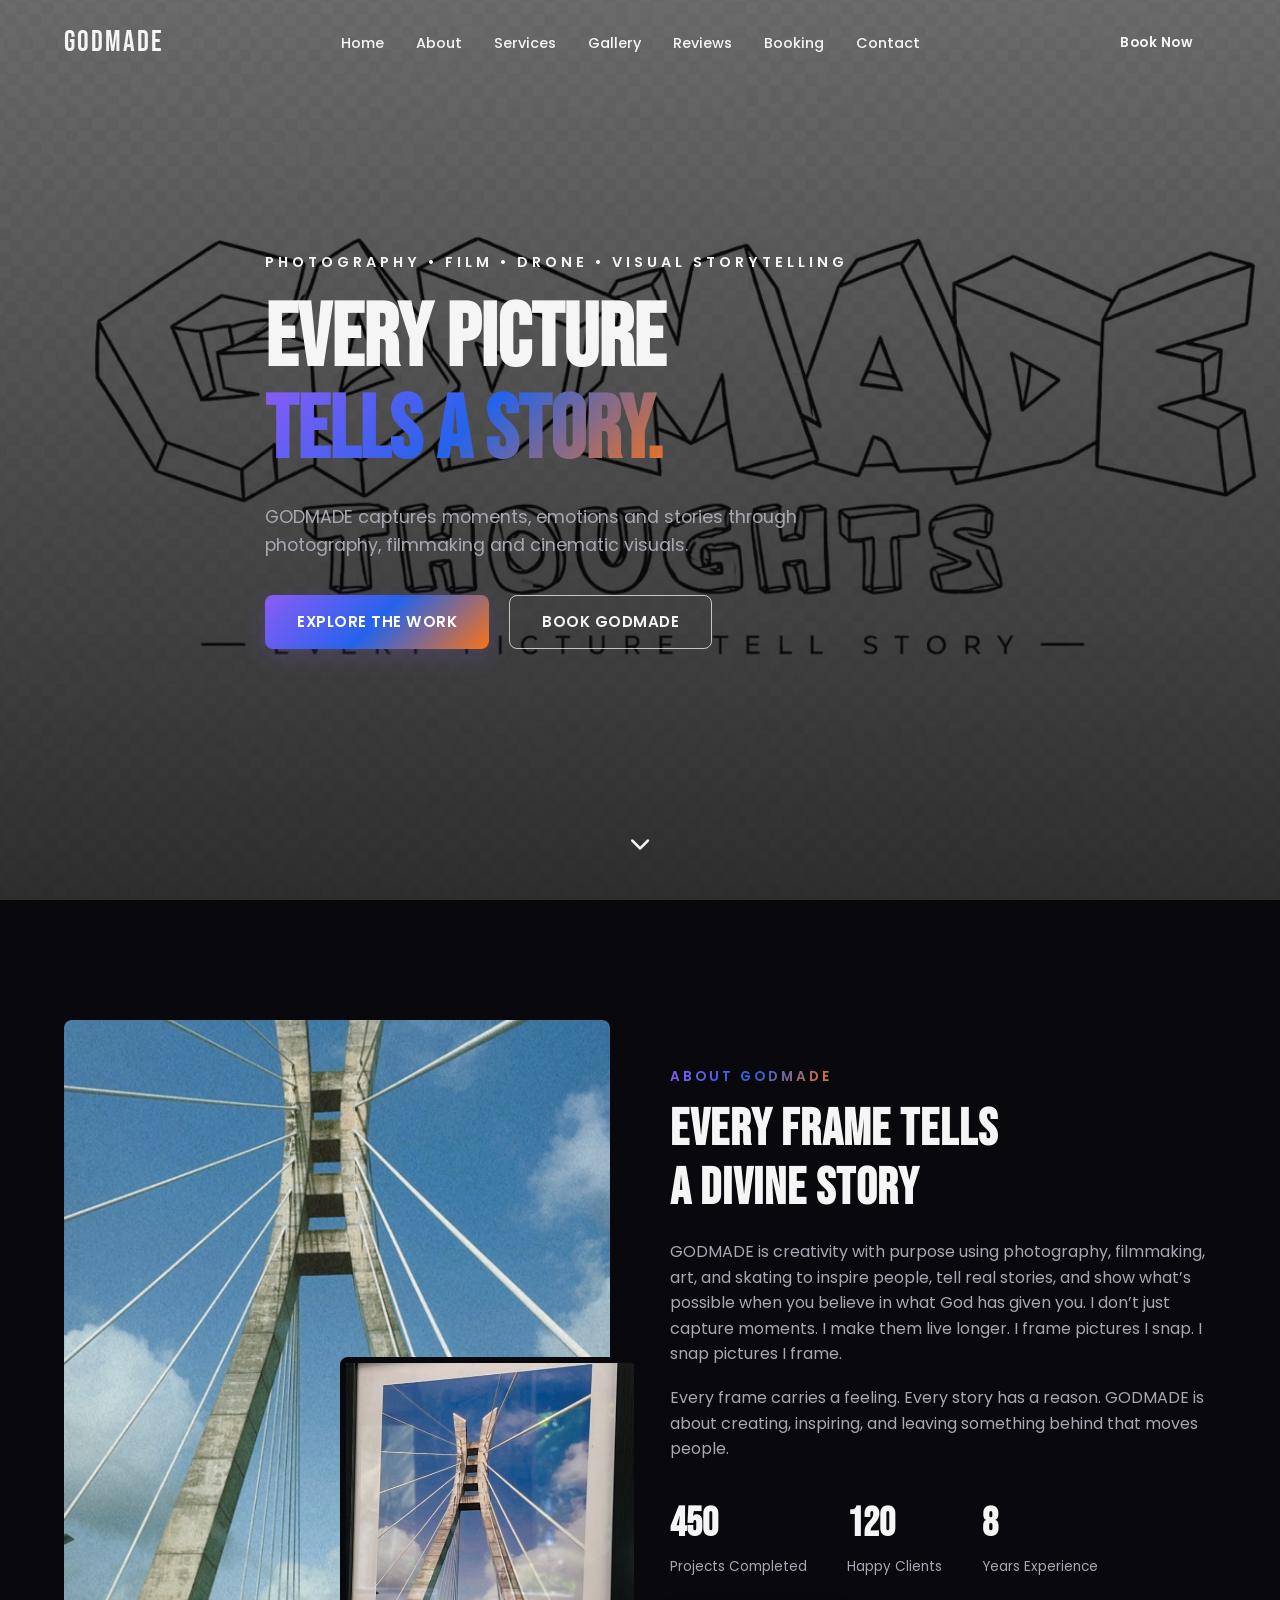
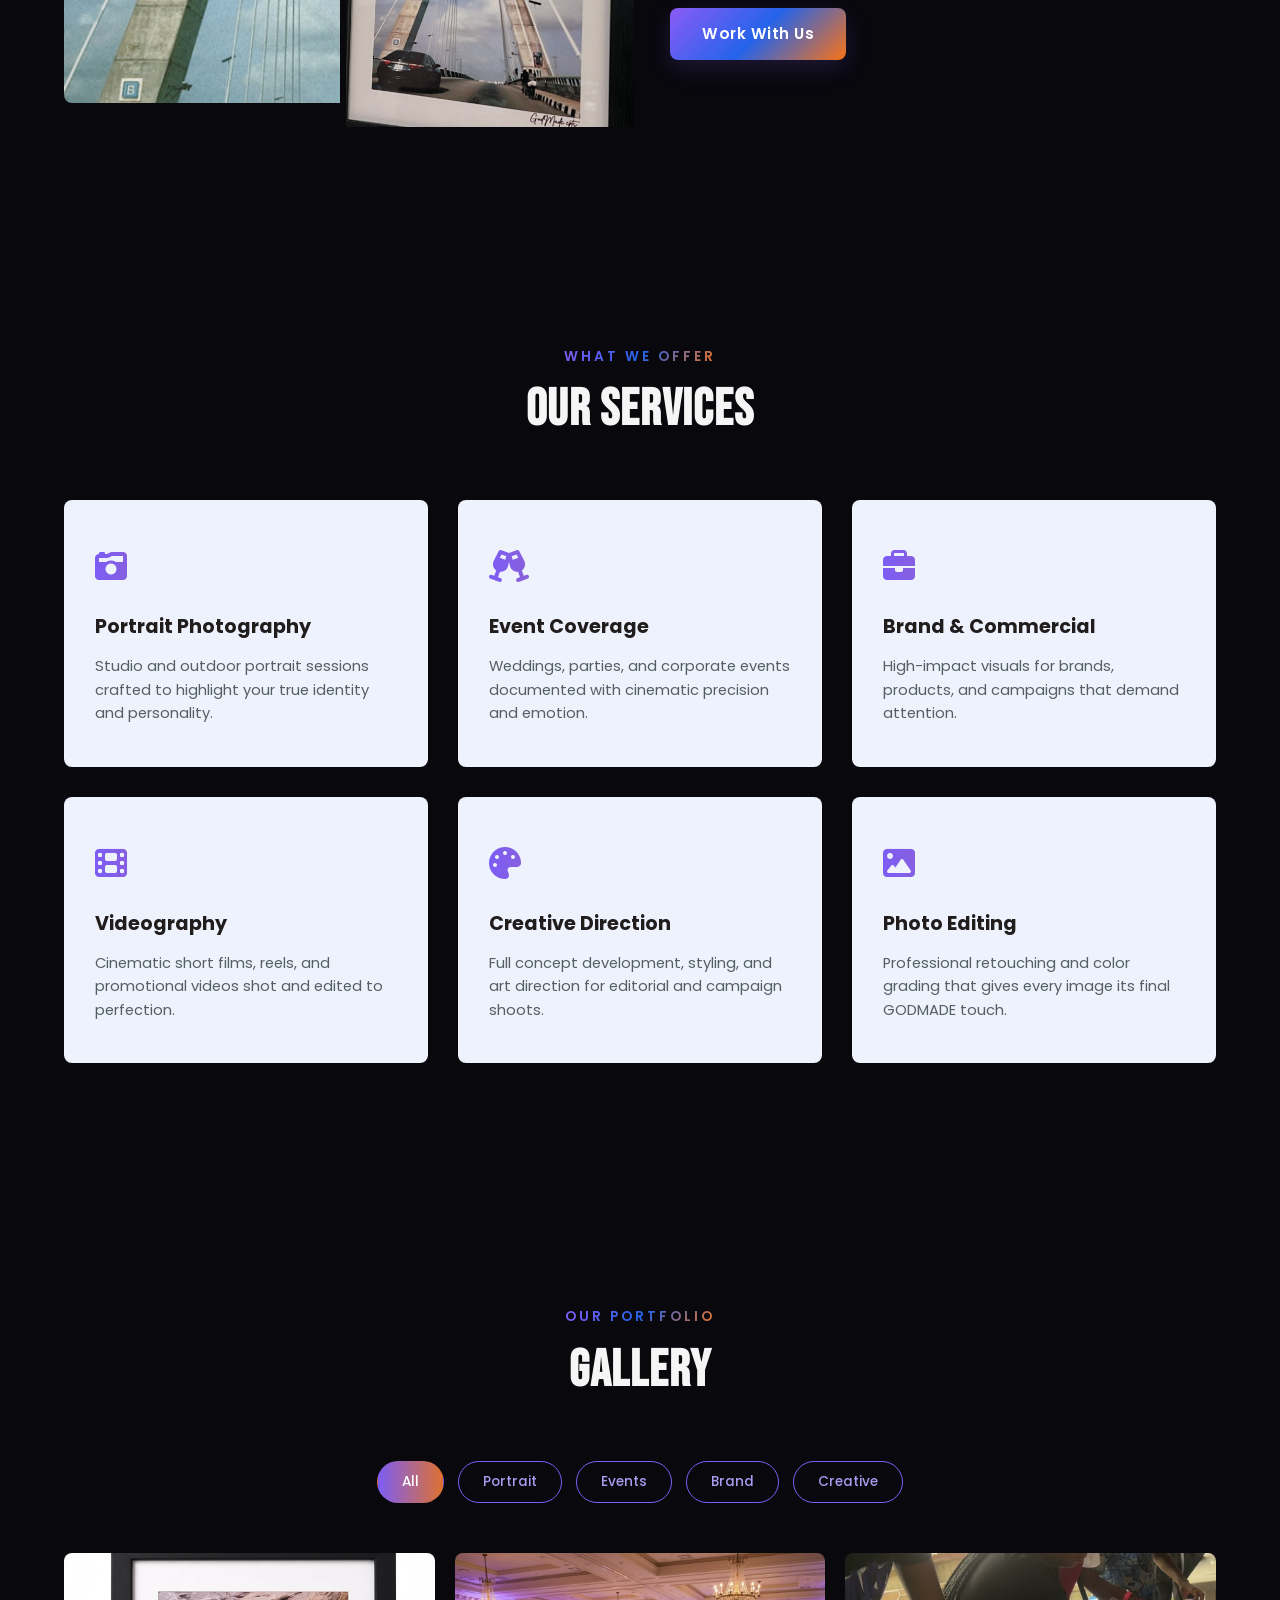
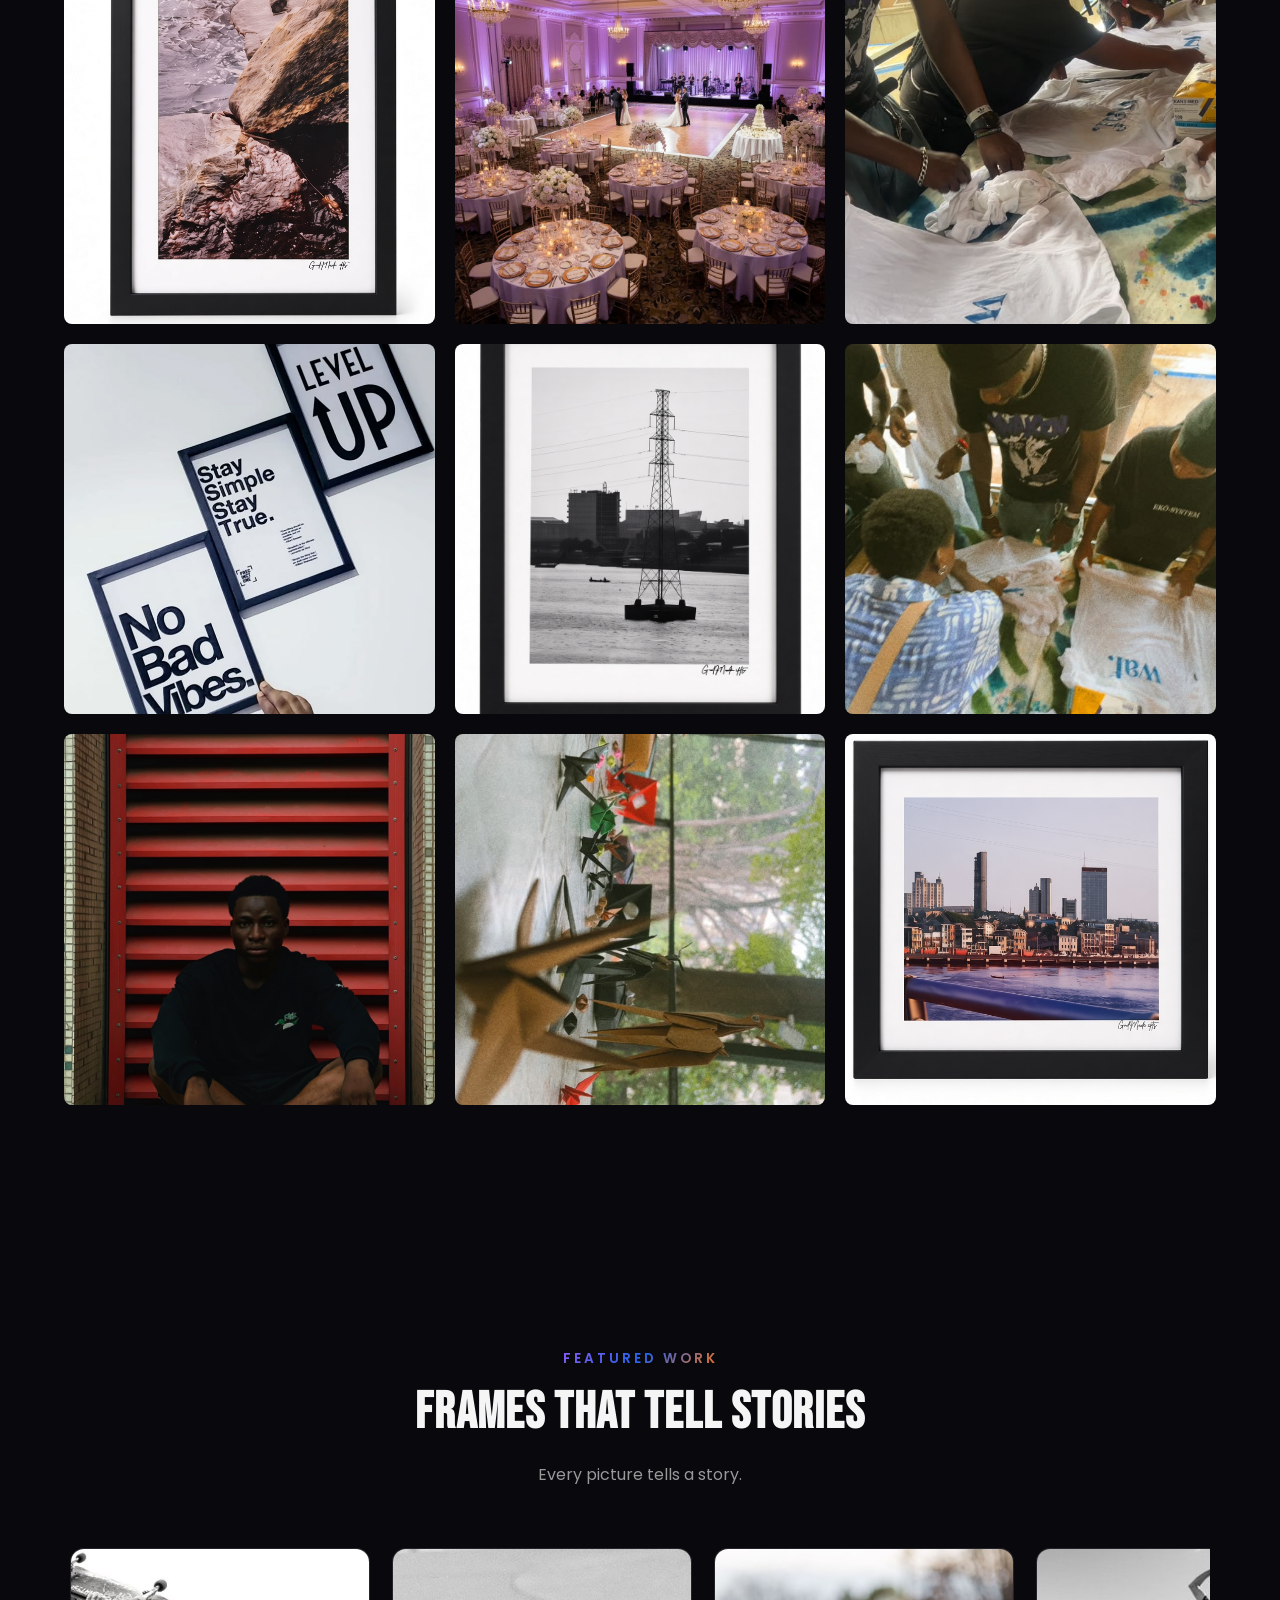
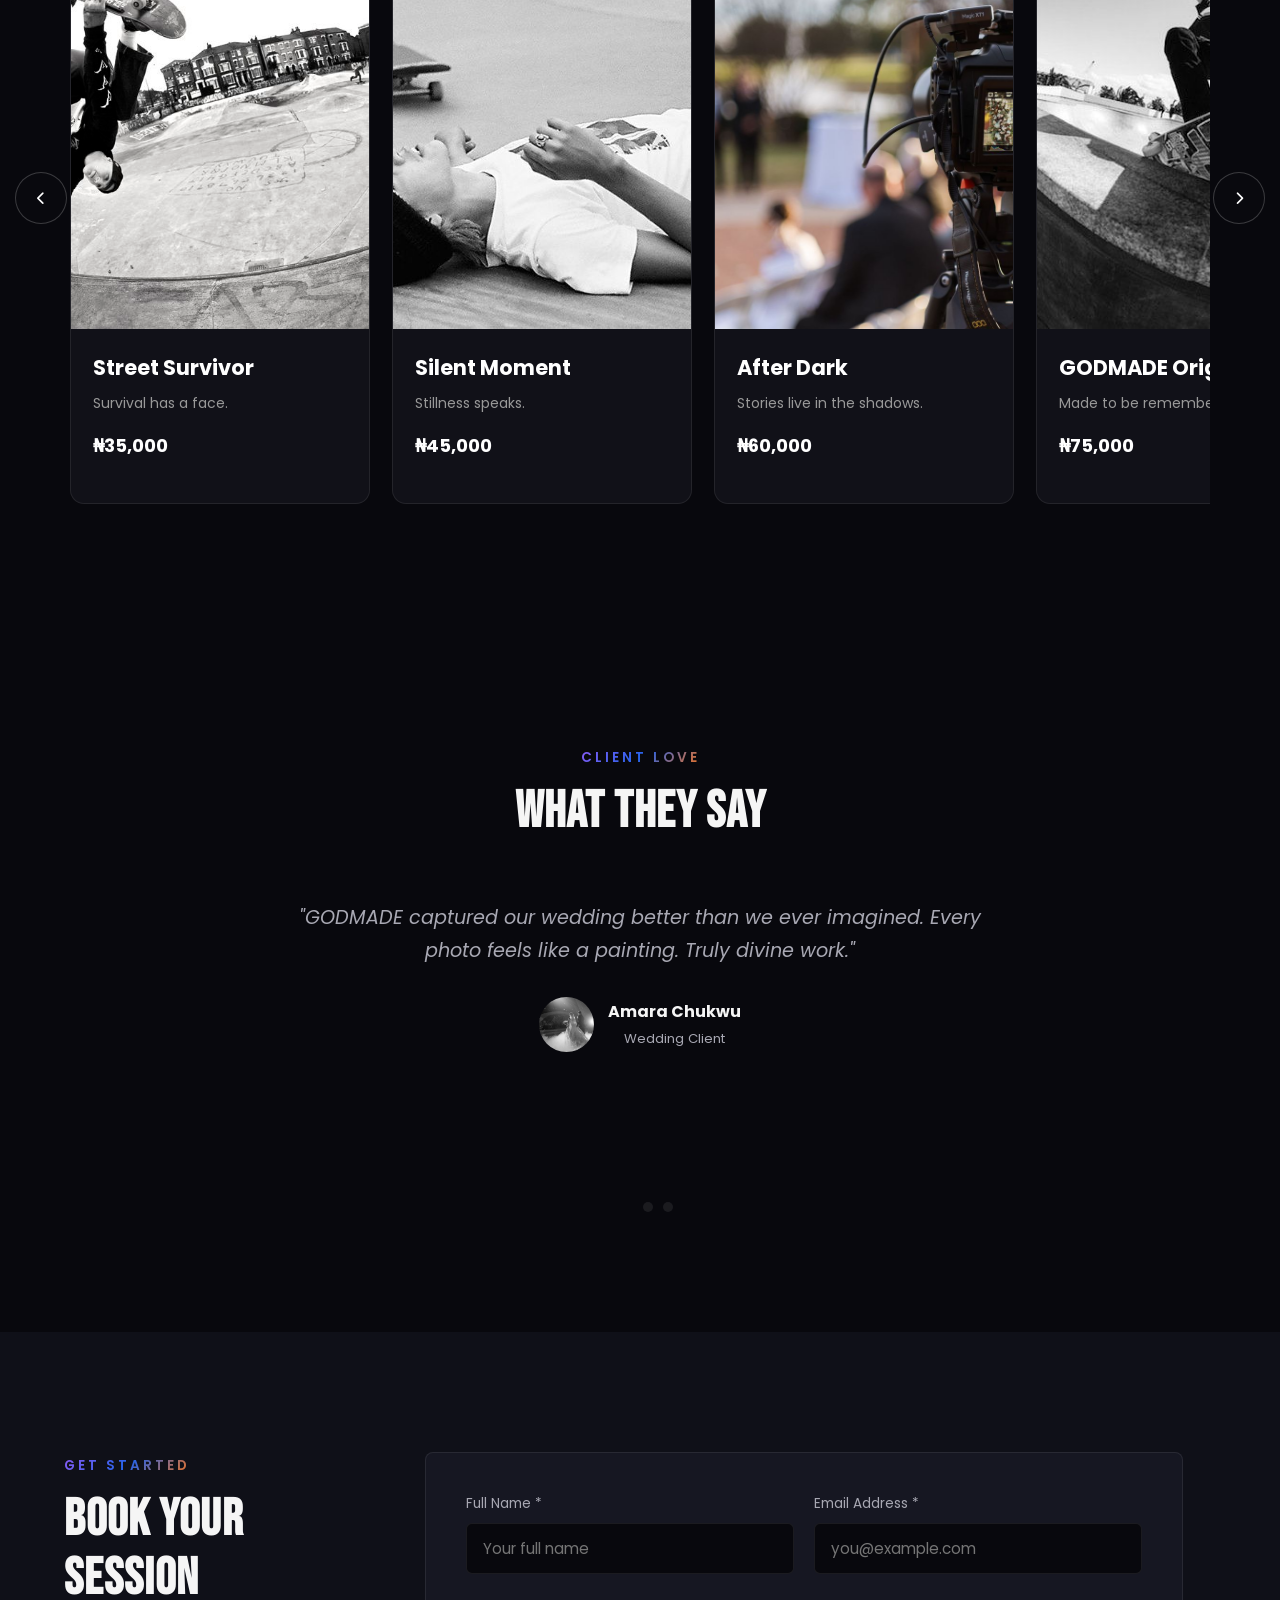
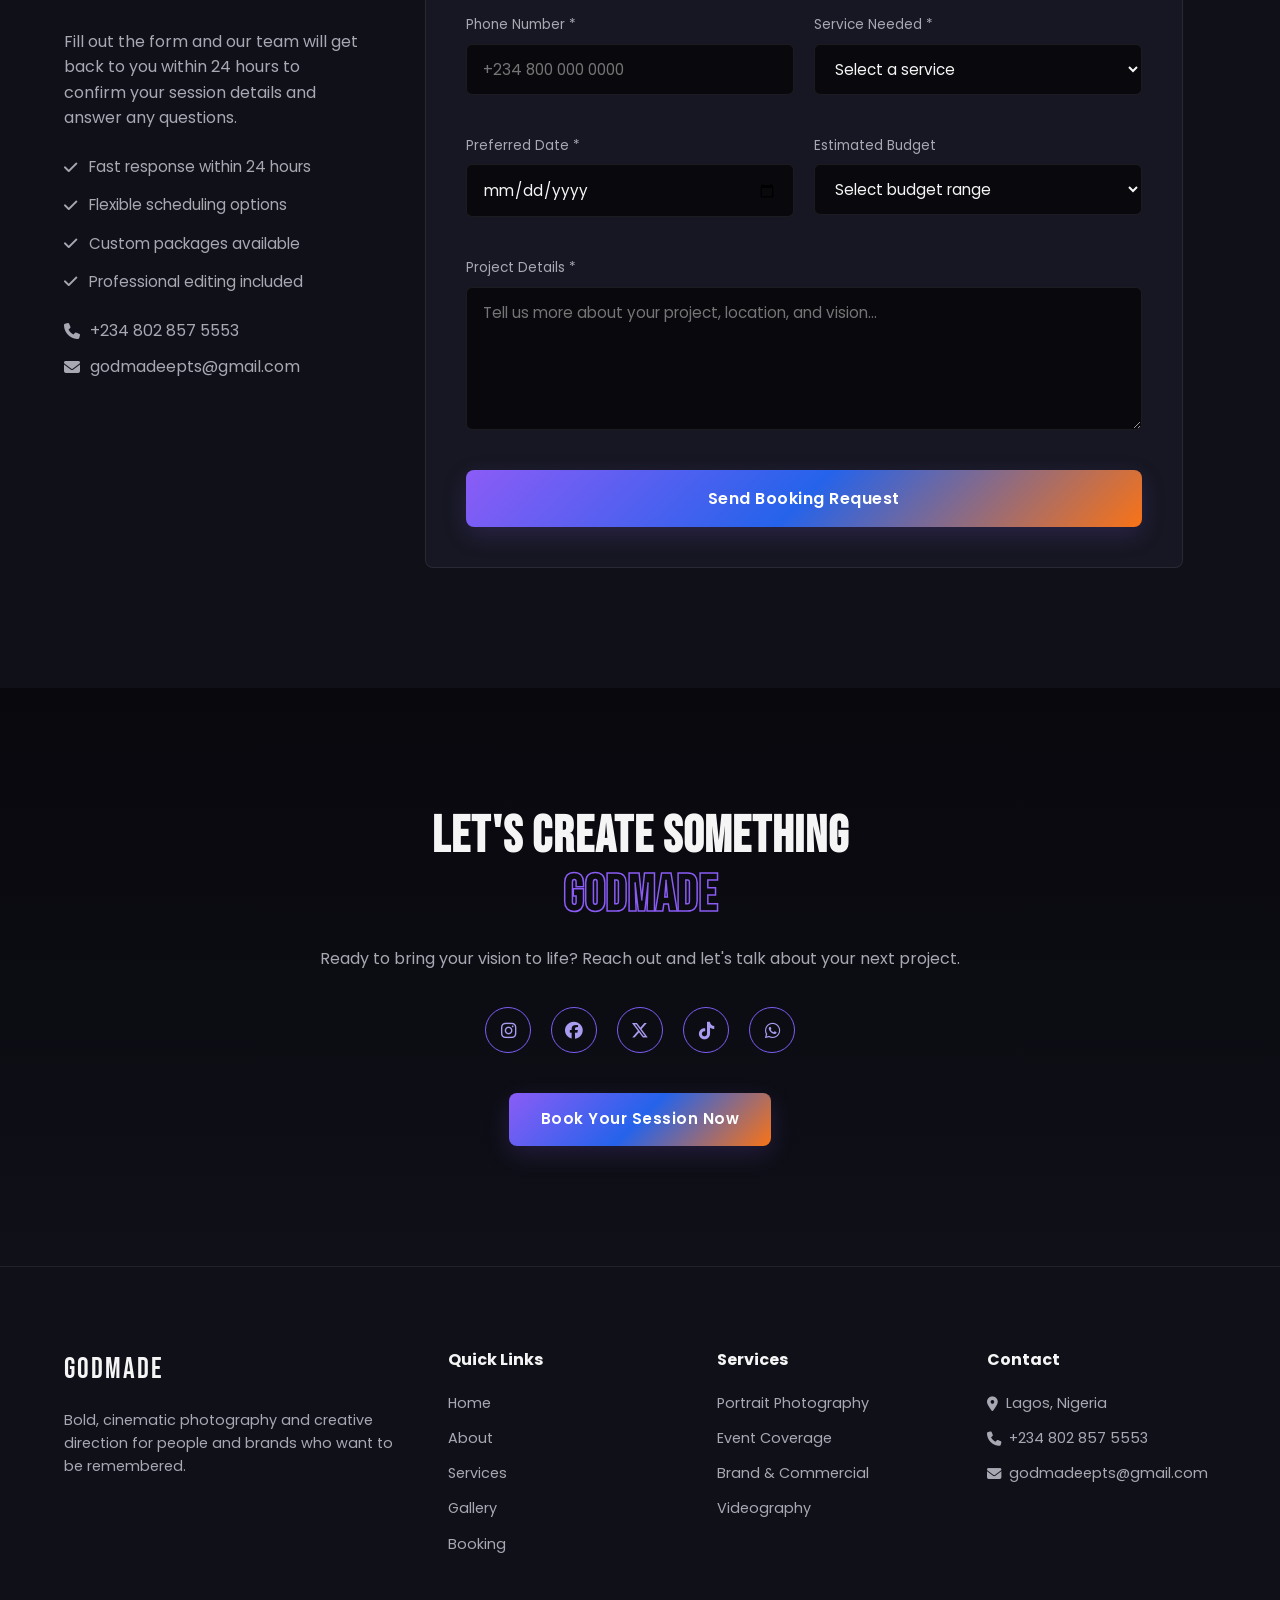
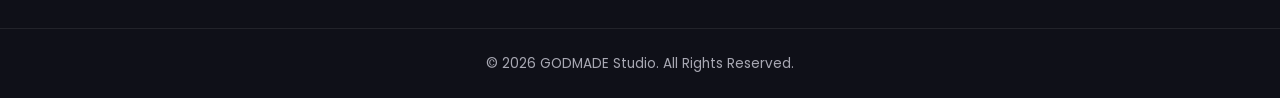
==== commit 9c719729: "push" ====
--- a/index.html
+++ b/index.html
@@ -1198,7 +1198,6 @@
     <!-- ============================= -->
     <script src="https://cdn.jsdelivr.net/npm/@emailjs/browser@4/dist/email.min.js"></script>
 
-    <!-- Main JavaScript -->
-    <script src="script.js"></script>
+     <script type="module" src="./js/frames.js"></script>
   </body>
 </html>
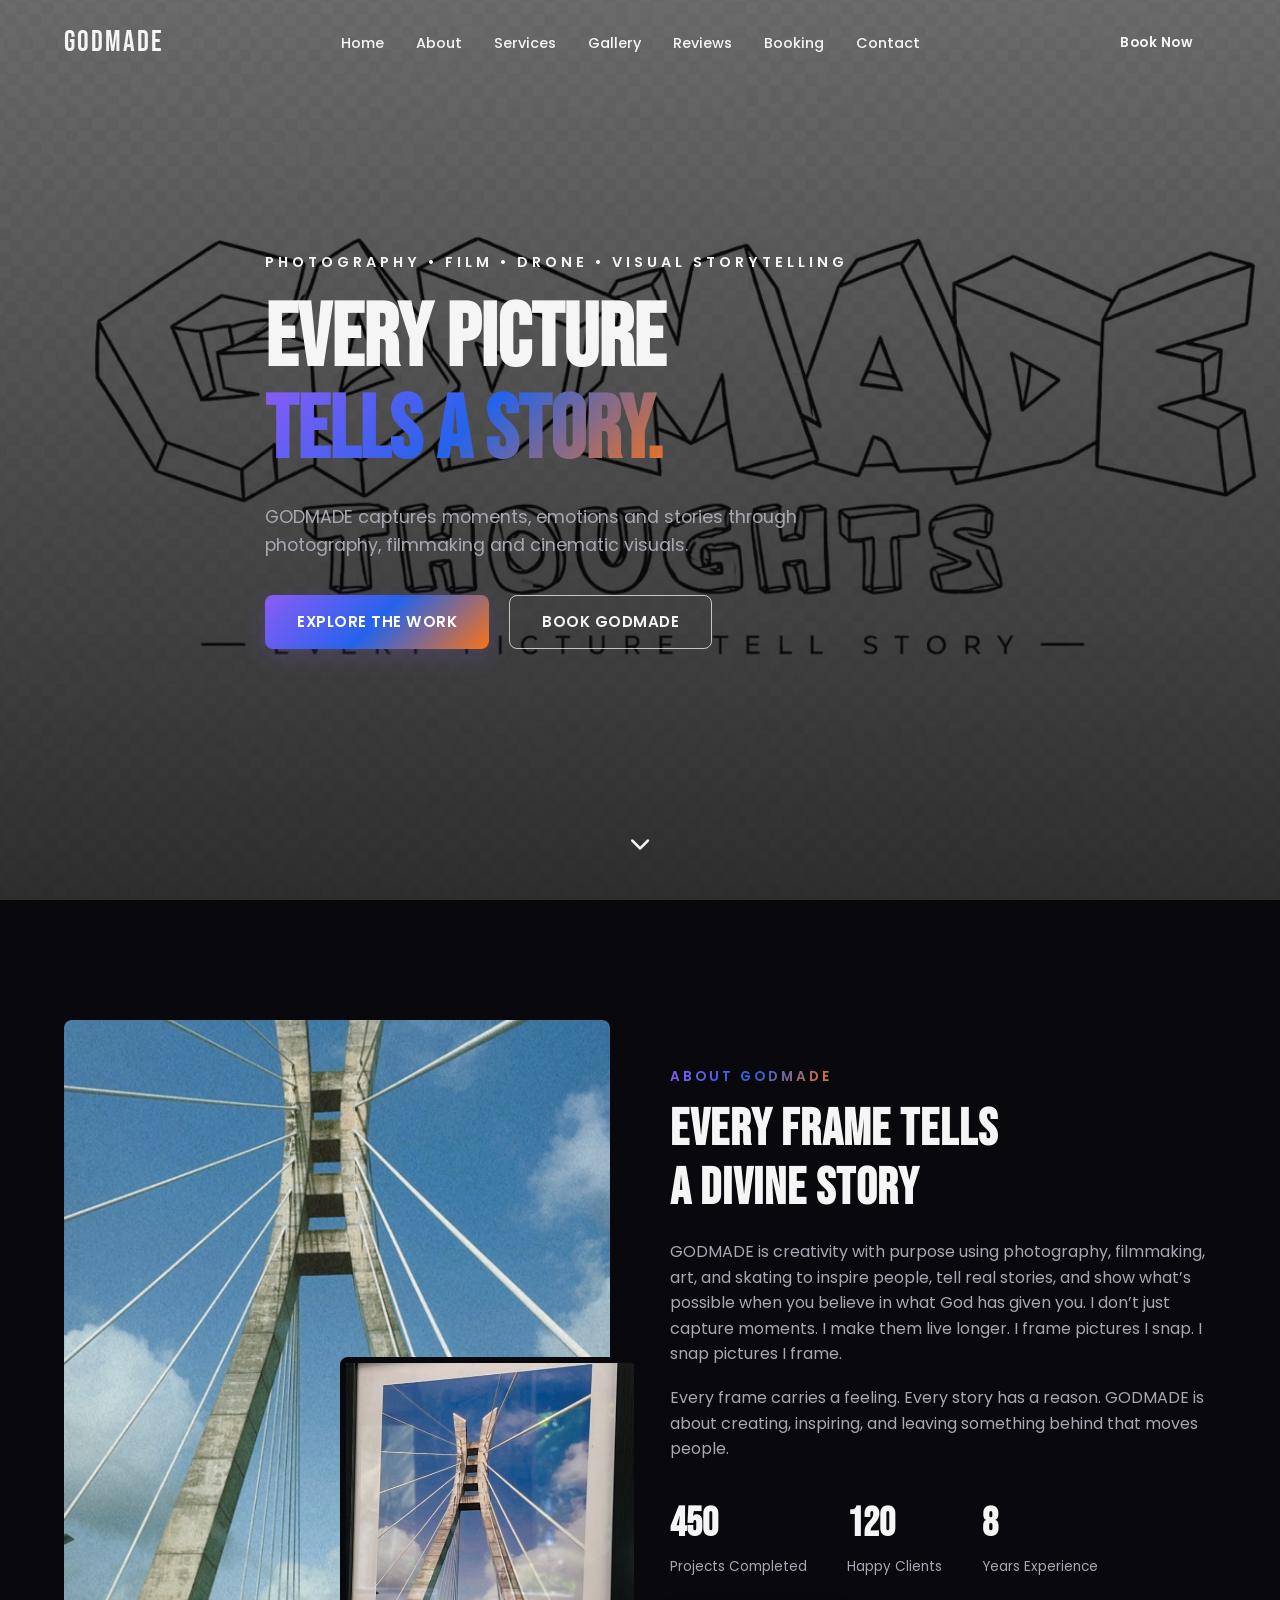
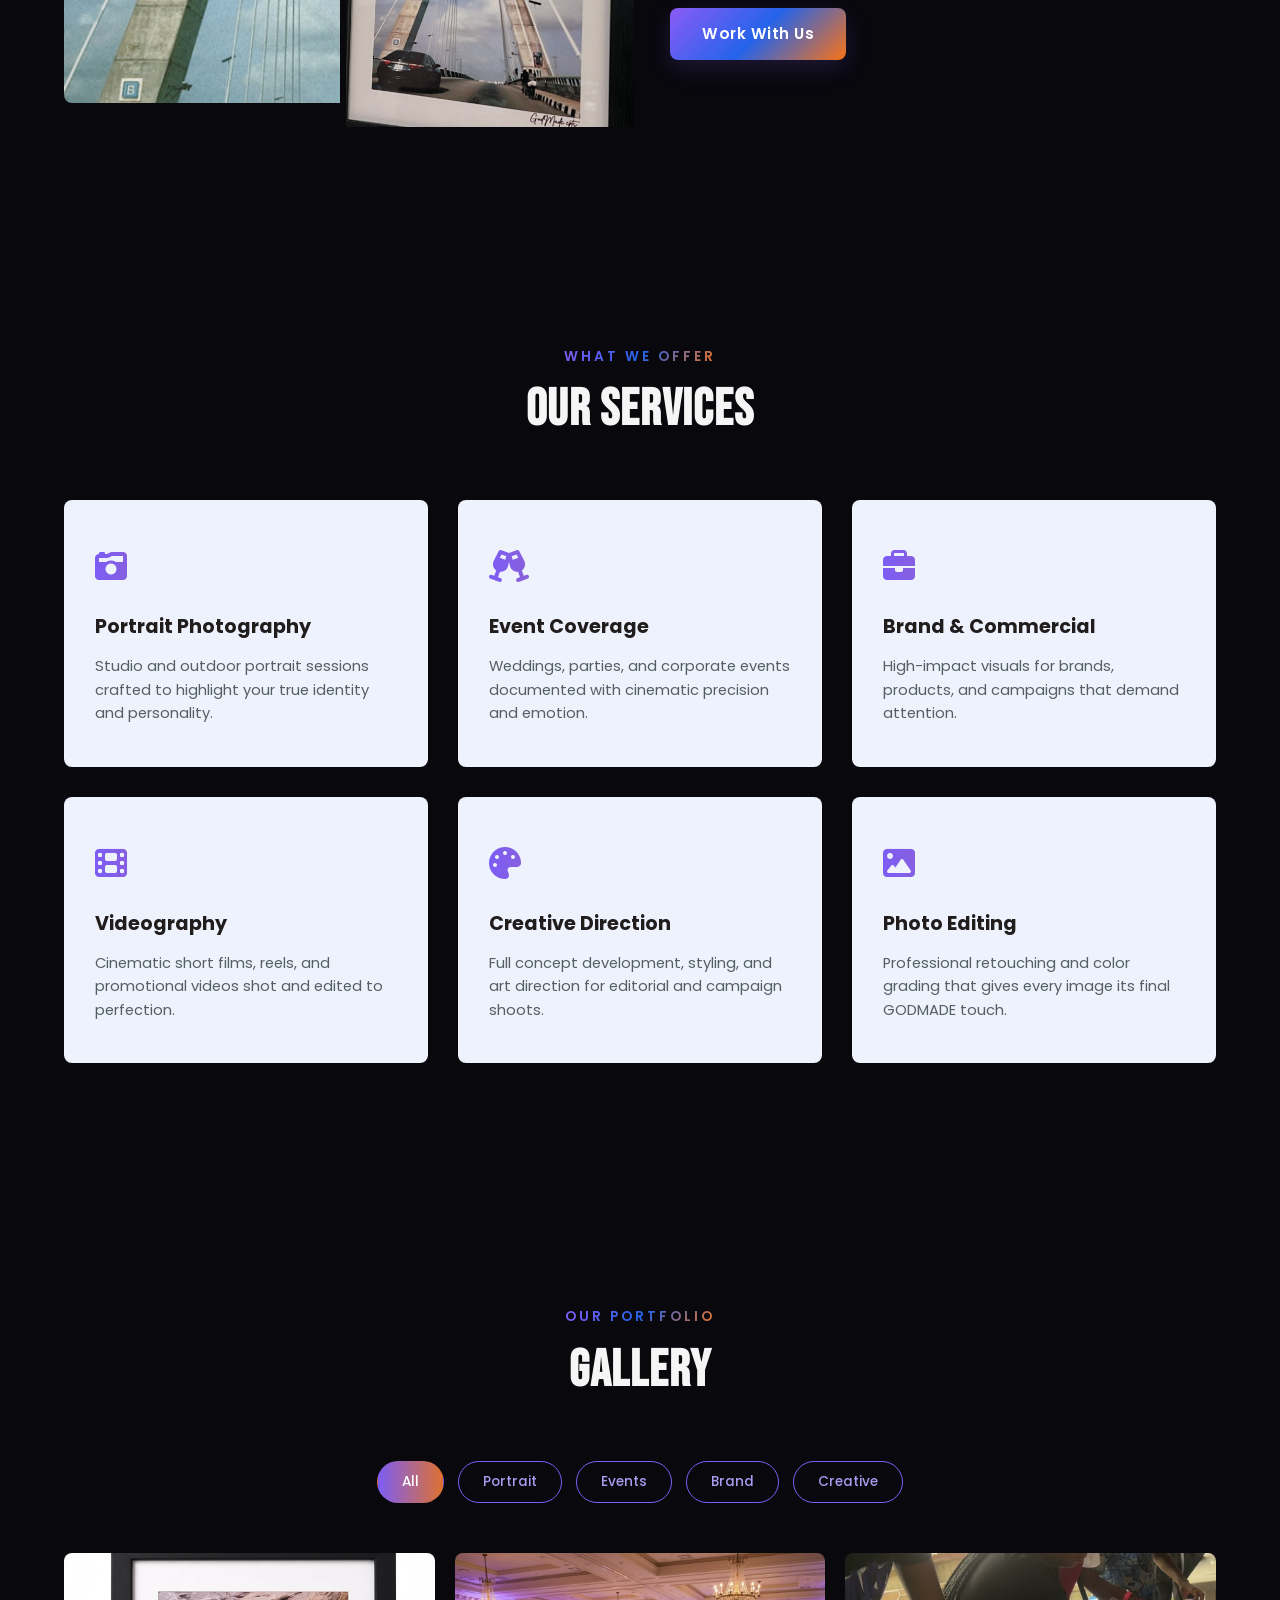
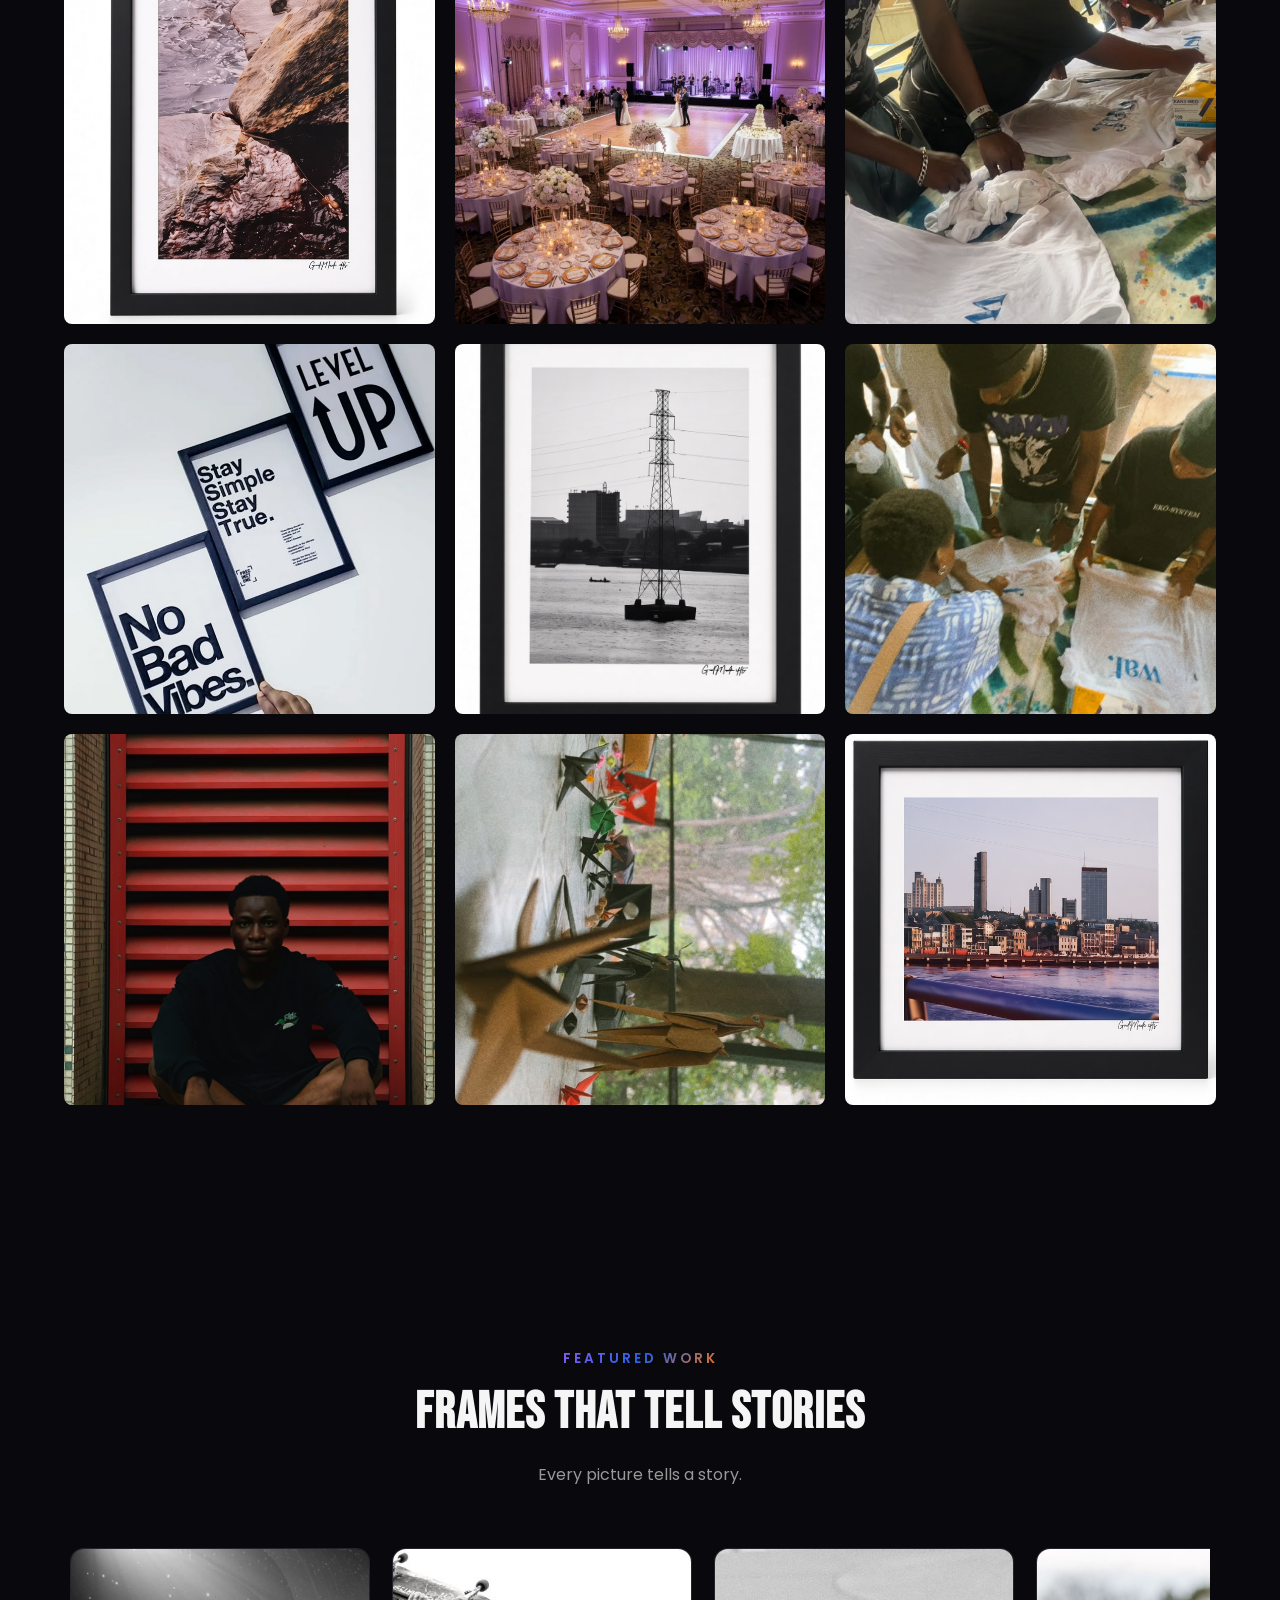
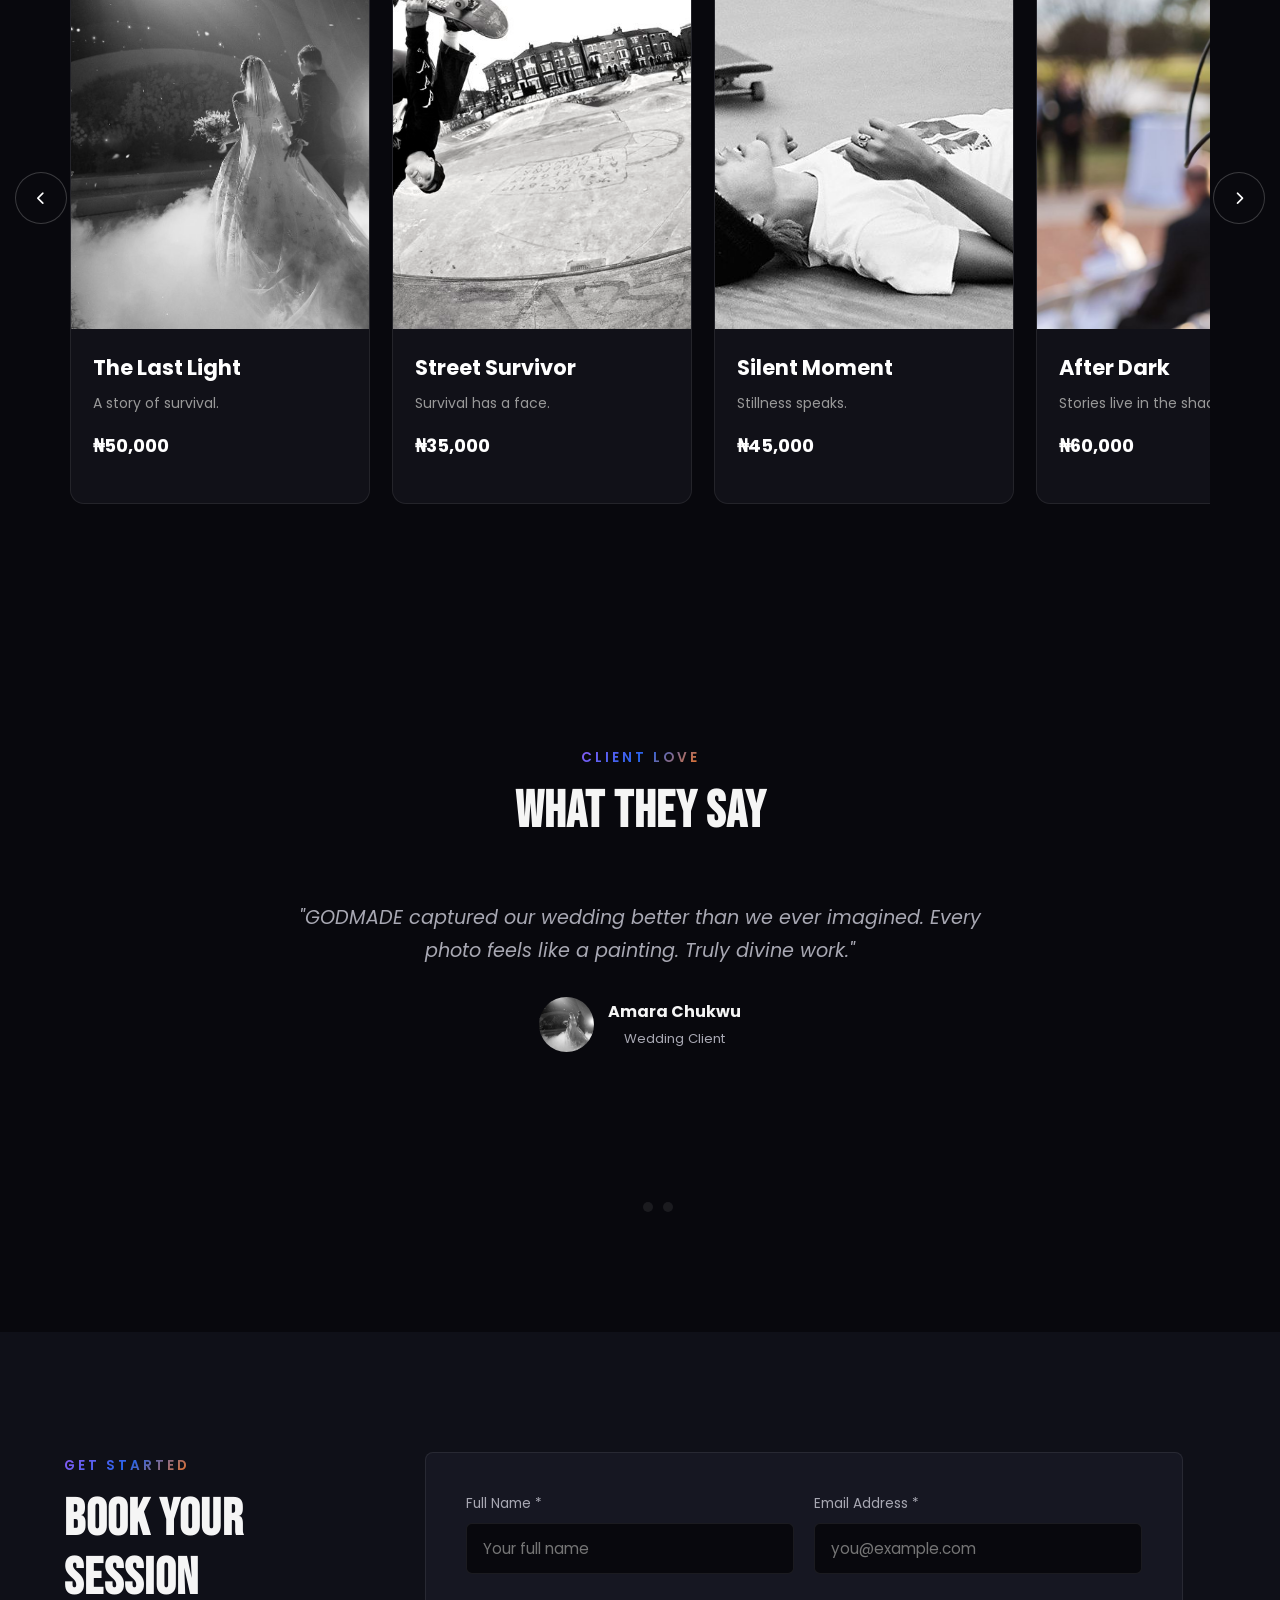
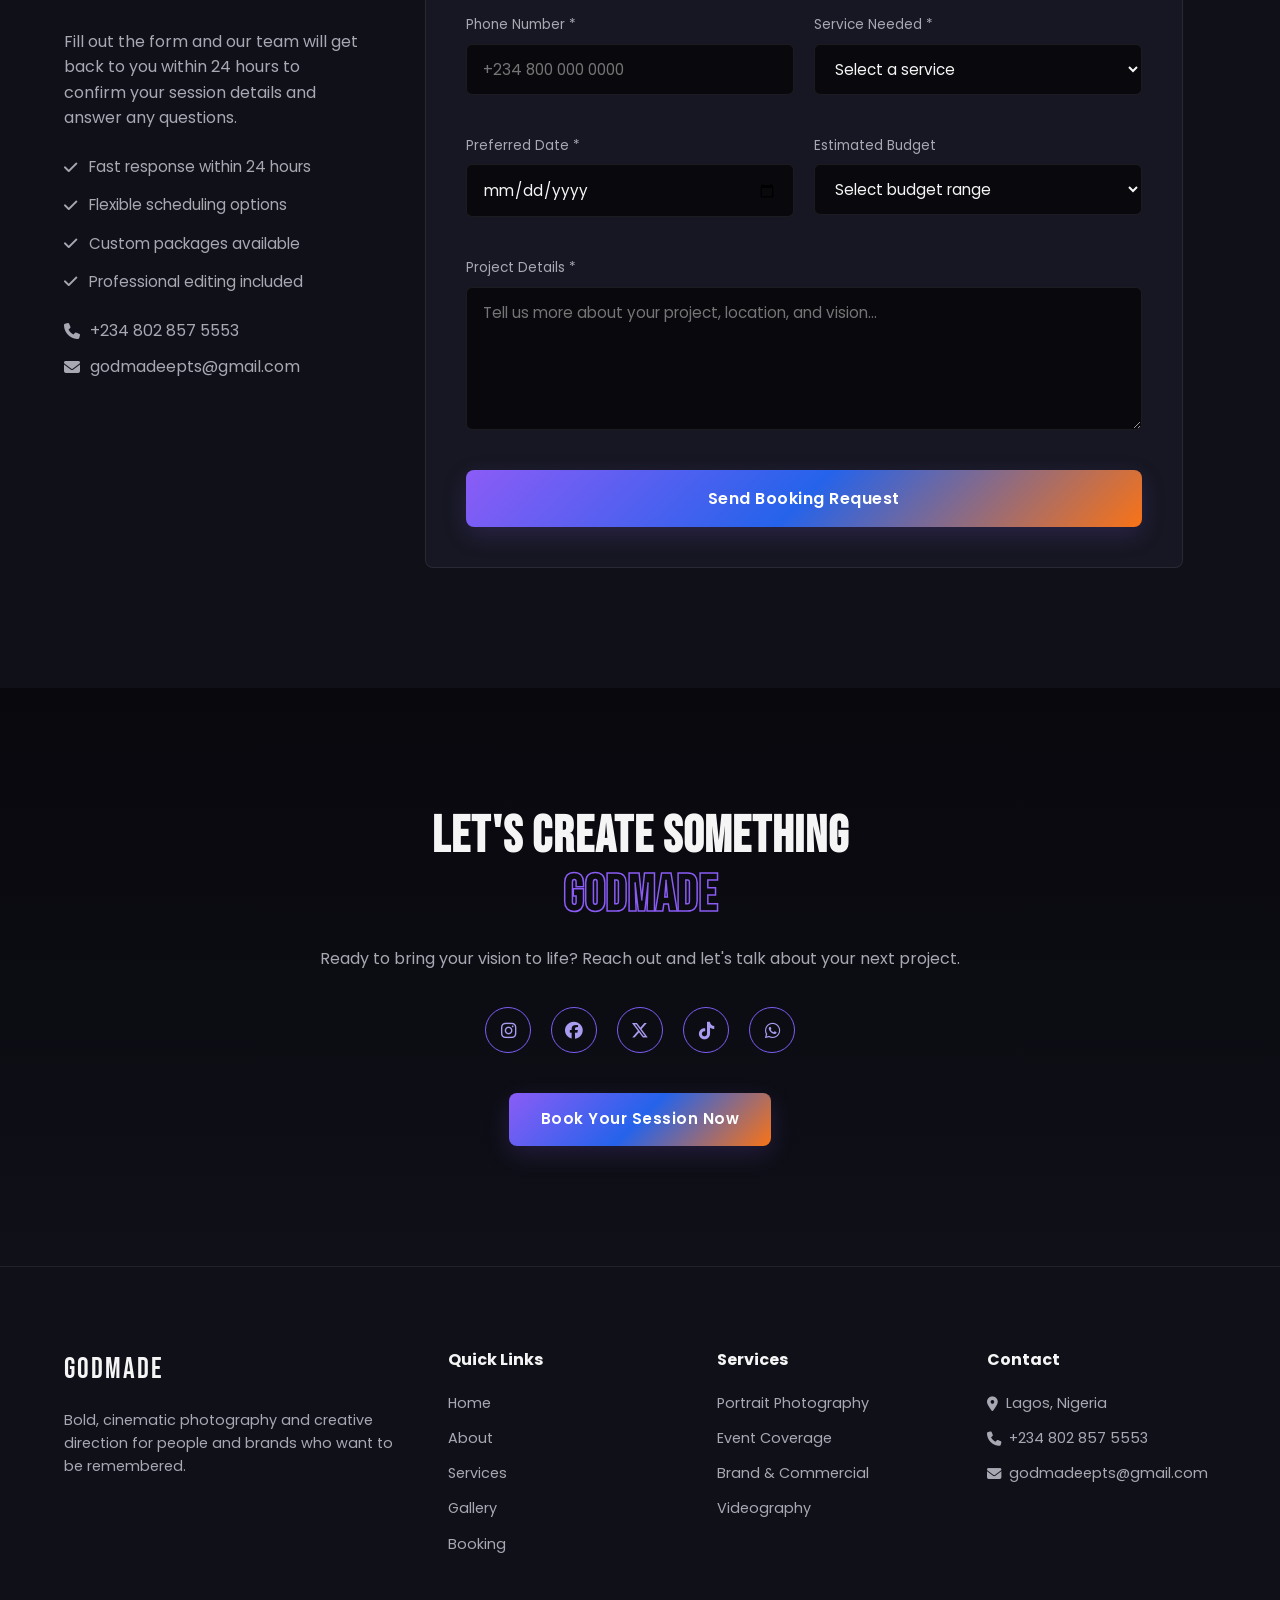
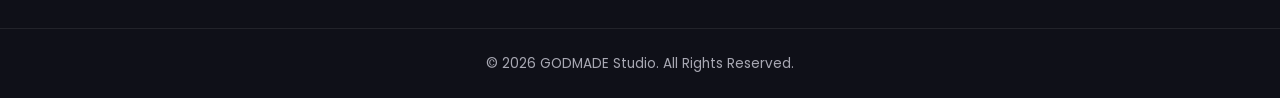
==== commit fc427efe: "push" ====
--- a/index.html
+++ b/index.html
@@ -1,39 +1,135 @@
 <!doctype html>
 <html lang="en">
   <head>
-    <meta charset="UTF-8" />
-    <meta name="viewport" content="width=device-width, initial-scale=1.0" />
-    <title>GODMADE | Creative Photography Studio</title>
-    <meta
-      name="description"
-      content="GODMADE — Bold, cinematic photography and creative direction."
-    />
-
-    <!-- Google Fonts -->
-    <link rel="preconnect" href="https://fonts.googleapis.com" />
-    <link rel="preconnect" href="https://fonts.gstatic.com" crossorigin />
-    <link
-      href="https://fonts.googleapis.com/css2?family=Bebas+Neue&family=Poppins:wght@300;400;500;600;700;800&display=swap"
-      rel="stylesheet"
-    />
-    
-    <!-- Font Awesome Icons -->
-    <link
-      rel="stylesheet"
-      href="https://cdnjs.cloudflare.com/ajax/libs/font-awesome/6.5.1/css/all.min.css"
-    />
-
-    <!-- Main Stylesheet -->
-    <link rel="stylesheet" href="style.css" />
-
- 
-
-<!-- Your JavaScript -->
-<script src="script.js"></script>
-
-    <!-- CHANGE FAVICON HERE -->
-     <link rel="icon" type="image/png" href="made/logo.jpg" />
-  </head>
+  <meta charset="UTF-8" />
+
+  <meta
+    name="viewport"
+    content="width=device-width, initial-scale=1.0"
+  />
+
+  <title>GODMADE | Creative Photography Studio</title>
+
+  <meta
+    name="description"
+    content="GODMADE — Bold, cinematic photography and creative direction."
+  />
+
+  <!-- ============================= -->
+  <!-- FAVICON -->
+  <!-- ============================= -->
+  <link
+    rel="icon"
+    type="image/jpeg"
+    href="made/logo.jpg"
+  />
+
+  <link
+    rel="shortcut icon"
+    type="image/jpeg"
+    href="made/logo.jpg"
+  />
+
+  <!-- ============================= -->
+  <!-- WHATSAPP / FACEBOOK LINK PREVIEW -->
+  <!-- ============================= -->
+
+  <meta
+    property="og:title"
+    content="GODMADE | Creative Photography Studio"
+  />
+
+  <meta
+    property="og:description"
+    content="GODMADE — Bold, cinematic photography and creative direction."
+  />
+
+  <meta
+    property="og:image"
+    content="https://godmadeepts.onrender.com/made/logo.jpg"
+  />
+
+  <meta
+    property="og:url"
+    content="https://godmadeepts.onrender.com/"
+  />
+
+  <meta
+    property="og:type"
+    content="website"
+  />
+
+  <meta
+    property="og:site_name"
+    content="GODMADE"
+  />
+
+  <!-- ============================= -->
+  <!-- TWITTER / X LINK PREVIEW -->
+  <!-- ============================= -->
+
+  <meta
+    name="twitter:card"
+    content="summary_large_image"
+  />
+
+  <meta
+    name="twitter:title"
+    content="GODMADE | Creative Photography Studio"
+  />
+
+  <meta
+    name="twitter:description"
+    content="GODMADE — Bold, cinematic photography and creative direction."
+  />
+
+  <meta
+    name="twitter:image"
+    content="https://godmadeepts.onrender.com/made/logo.jpg"
+  />
+
+  <!-- ============================= -->
+  <!-- GOOGLE FONTS -->
+  <!-- ============================= -->
+
+  <link rel="preconnect" href="https://fonts.googleapis.com" />
+
+  <link
+    rel="preconnect"
+    href="https://fonts.gstatic.com"
+    crossorigin
+  />
+
+  <link
+    href="https://fonts.googleapis.com/css2?family=Bebas+Neue&family=Poppins:wght@300;400;500;600;700;800&display=swap"
+    rel="stylesheet"
+  />
+
+  <!-- ============================= -->
+  <!-- FONT AWESOME -->
+  <!-- ============================= -->
+
+  <link
+    rel="stylesheet"
+    href="https://cdnjs.cloudflare.com/ajax/libs/font-awesome/6.5.1/css/all.min.css"
+  />
+
+  <!-- ============================= -->
+  <!-- MAIN STYLESHEET -->
+  <!-- ============================= -->
+
+  <link
+    rel="stylesheet"
+    href="style.css"
+  />
+
+  <!-- ============================= -->
+  <!-- JAVASCRIPT -->
+  <!-- ============================= -->
+
+  <script src="script.js"></script>
+
+</head>
   <body>
     <!-- ============================= -->
     <!-- PRELOADER -->
--- a/style.css
+++ b/style.css
@@ -1013,36 +1013,21 @@
 /* ================================
    MODAL CONTENT
 ================================ */
-
-.frame-modal-content {
+ .frame-modal-content {
   position: relative;
-
   z-index: 2;
-
   width: min(1000px, 95vw);
-
   max-height: 90vh;
-
-  overflow: auto;
-
+  overflow-y: auto;
+  overflow-x: hidden;
+  -webkit-overflow-scrolling: touch;
+  border-radius: 18px;
   display: grid;
-
   grid-template-columns: 1fr 1fr;
-
   background: #111118;
-
   border: 1px solid rgba(255,255,255,0.12);
-
-  border-radius: 18px;
-
-  overflow: hidden;
-
-  transform:
-    translateY(30px)
-    scale(0.96);
-
-  transition:
-    transform 0.35s ease;
+  transform: translateY(30px) scale(0.96);
+  transition: transform 0.35s ease;
 }
 
 .frame-modal.active .frame-modal-content {
@@ -1319,20 +1304,17 @@
     max-height: 94vh;
   }
 
-  .frame-modal-image {
-    height: 300px;
-
-    min-height: 300px;
-  }
-
-  .frame-modal-image img {
-    height: 300px;
-
-    min-height: 300px;
-  }
-
+     .frame-modal-image img {
+    height: 240px;
+    min-height: 240px;
+  }
+
+   .frame-modal-image {
+    height: 240px;
+    min-height: 240px;
+  }
   .frame-modal-info {
-    padding: 28px 22px;
+    padding: 24px 20px;
   }
 
 }
